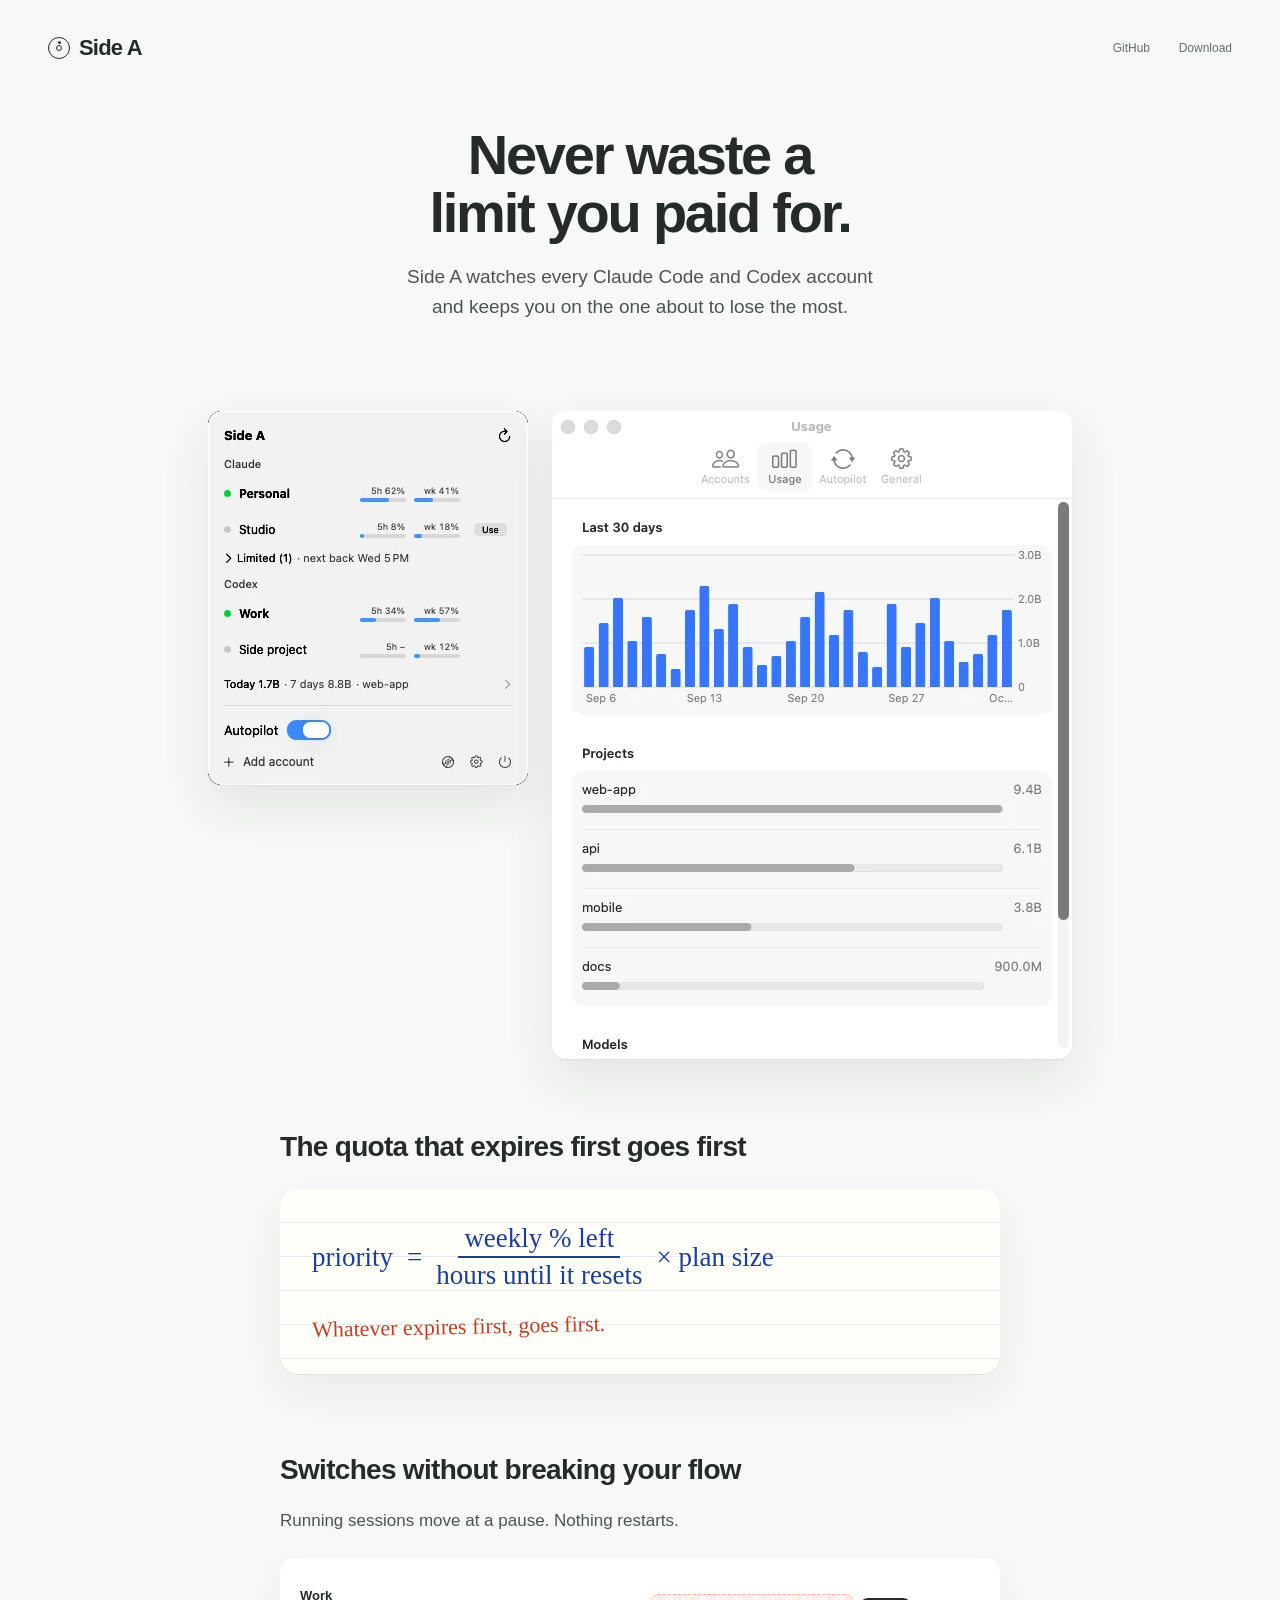
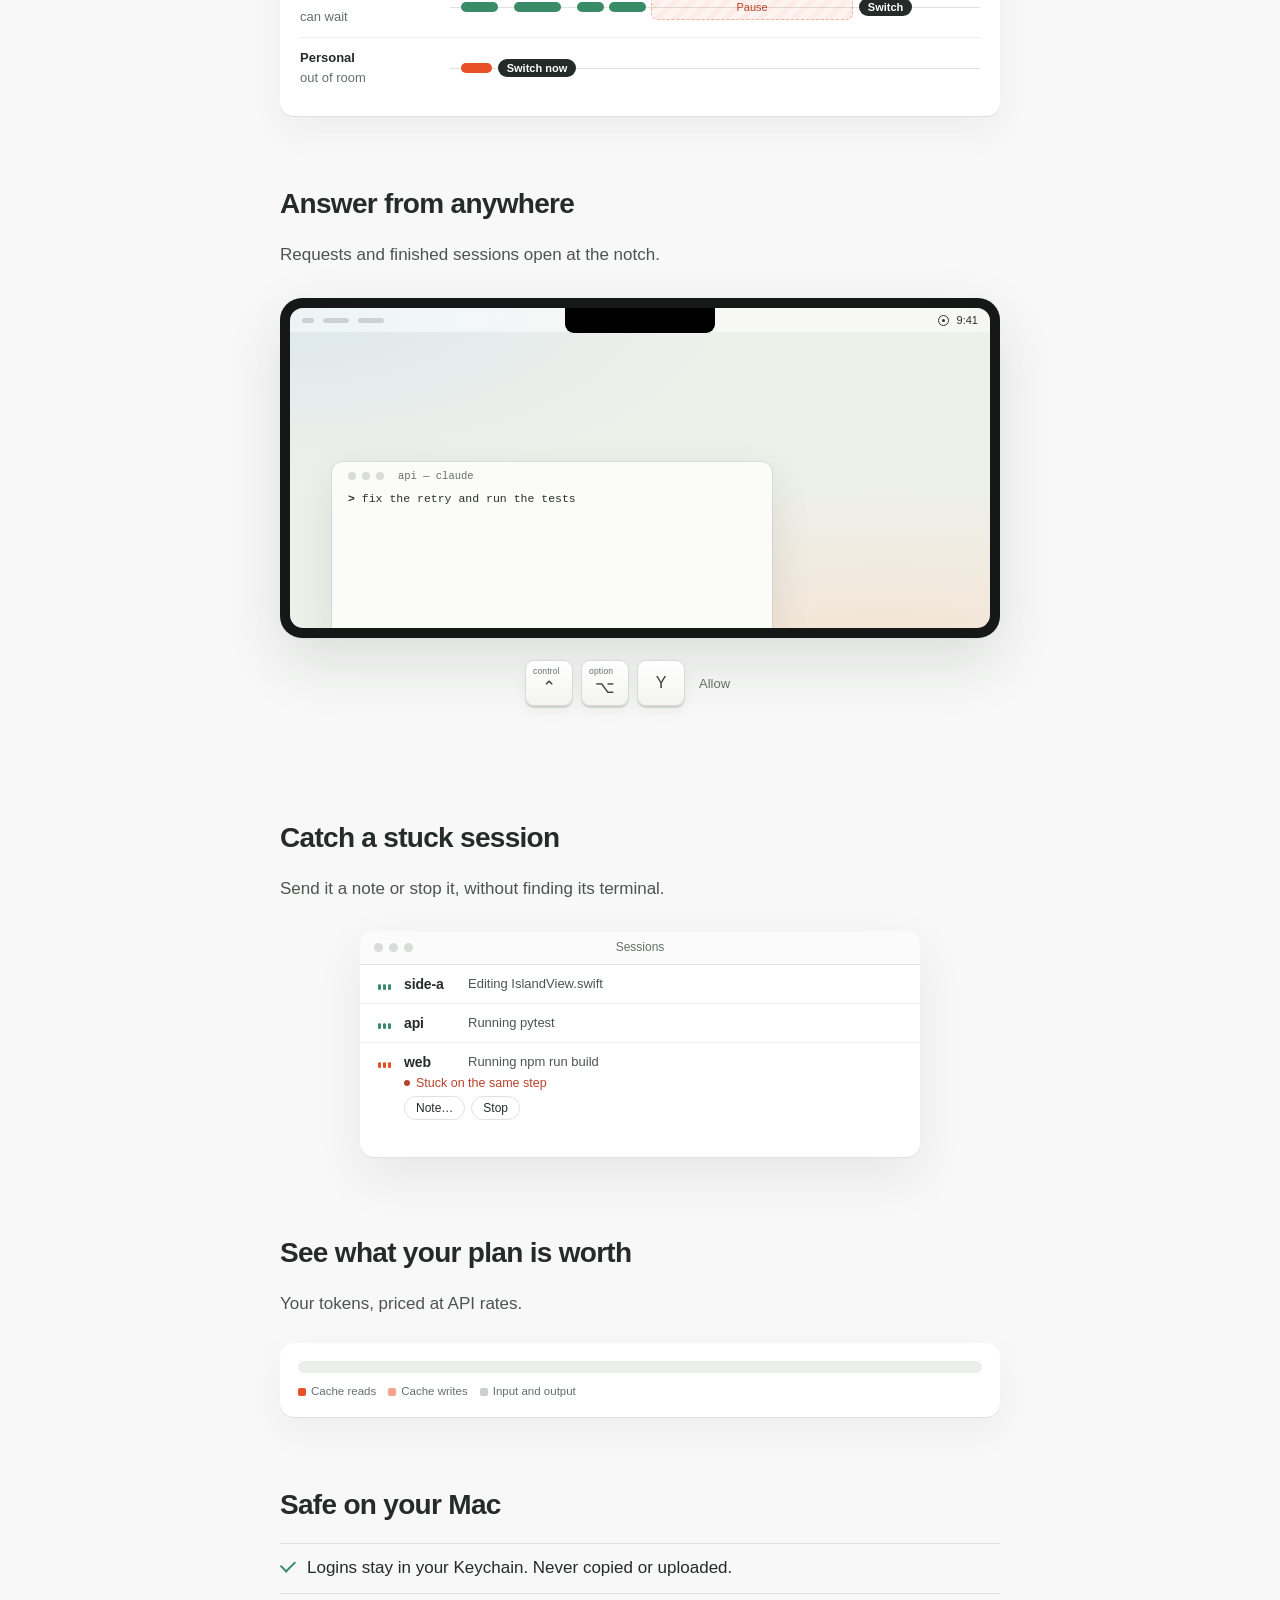
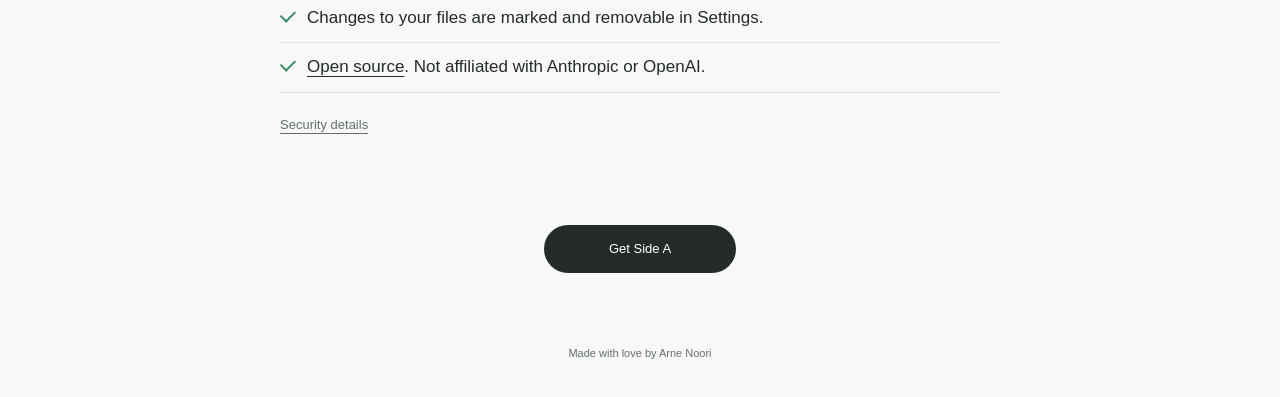
==== docs/how/index.html @ 51f5fe64 "site: update the Side A download experience" ====
<!doctype html>
<html lang="en">
<head>
  <meta charset="UTF-8" />
  <meta name="viewport" content="width=device-width, initial-scale=1" />
  <meta http-equiv="Content-Security-Policy" content="default-src 'self'; script-src 'self'; style-src 'self'; img-src 'self' data:; connect-src 'self' https://us.i.posthog.com; font-src 'self'; object-src 'none'; base-uri 'self'; form-action 'none'" />
  <meta name="theme-color" content="#f7f8f7" />
  <meta name="description" content="How Side A uses the quota that expires first, and answers your sessions from the notch." />
  <link rel="canonical" href="https://getsidea.com/how/" />
  <link rel="icon" type="image/svg+xml" href="../favicon.svg" />
  <title>How Side A works</title>
  <script type="module" crossorigin src="../assets/how-Bm_qI4ey.js"></script>
  <link rel="modulepreload" crossorigin href="../assets/analytics-CnTxUk2r.js">
  <link rel="stylesheet" crossorigin href="../assets/analytics-EBHkNbbf.css">
  <link rel="stylesheet" crossorigin href="../assets/how-DbYewrLD.css">
</head>
<body>
  <div class="page how">
    <header>
      <a class="wordmark" href="../" aria-label="Side A home"><span class="disc-mark" aria-hidden="true"></span>Side A</a>
      <nav><a class="quiet-button" href="https://github.com/arnenoori/side-a-source">GitHub</a><a class="quiet-button" href="../">Download</a></nav>
    </header>
    <main>
      <section class="lead">
        <h1>Never waste a limit you paid for.</h1>
        <p>Side A watches every Claude Code and Codex account and keeps you on the one about to lose the most.</p>
      </section>

      <section class="shots" aria-label="The app">
        <figure><img draggable="false" src="../app-menu.webp" width="320" height="374" alt="Side A in the menu bar, showing each account's 5-hour and weekly limits" loading="lazy" decoding="async" /></figure>
        <figure><img draggable="false" src="../app-usage.webp" width="520" height="648" alt="Usage by day and project" loading="lazy" decoding="async" /></figure>
      </section>

      <section data-demo>
        <h2>The quota that expires first goes first</h2>
        <div class="paper" role="img" aria-label="Priority equals weekly percent left divided by hours until it resets, times plan size. Whatever expires first goes first.">
          <div class="hand formula" aria-hidden="true">
            <span>priority</span><span>=</span>
            <span class="frac"><span>weekly % left</span><span>hours until it resets</span></span>
            <span>&times; plan size</span>
          </div>
          <p class="hand note" aria-hidden="true"><span class="note-mark">Whatever expires first, goes first.<svg viewBox="0 0 300 10" preserveAspectRatio="none"><path d="M2 6 C 60 2, 120 9, 180 5 S 270 3, 298 6" /></svg></span></p>
        </div>
      </section>

      <section class="feature-section" id="switch" data-demo>
        <h2>Switches without breaking your flow</h2>
        <p>Running sessions move at a pause. Nothing restarts.</p>
        <div class="timeline" role="img" aria-label="Animation: Work's switch can wait, so it happens after its session pauses. Personal is out of room, so it switches at once.">
          <div class="lane" aria-hidden="true">
            <p class="lane-label"><b>Work</b> can wait</p>
            <div class="track">
              <i class="act a1"></i><i class="act a2"></i><i class="act a3"></i><i class="act a4"></i>
              <span class="quiet"><span>Pause</span></span>
              <span class="trade t-late">Switch</span>
            </div>
          </div>
          <div class="lane" aria-hidden="true">
            <p class="lane-label"><b>Personal</b> out of room</p>
            <div class="track">
              <i class="act b1"></i>
              <span class="trade t-now">Switch now</span>
            </div>
          </div>
        </div>
      </section>

      <section class="feature-section" id="island" data-demo>
        <h2>Answer from anywhere</h2>
        <p>Requests and finished sessions open at the notch.</p>
        <div class="island-demo" role="img" aria-label="Animation: the notch opens: Claude Code wants to run npm test. A shortcut allows it. Then the notch says api is done, and a reply sends the next task.">
          <div class="mac" aria-hidden="true">
            <div class="screen">
              <div class="menubar"><span class="menubar-left"><i></i><i></i><i></i></span><span class="menubar-right"><span class="mini-disc"></span>9:41</span></div>
              <div class="term">
                <div class="term-bar"><i></i><i></i><i></i><span>api — claude</span></div>
                <p><b>&gt;</b> fix the retry and run the tests</p>
                <p class="term-status"><span class="term-wait">Waiting for permission…</span><span class="term-ran">48 passed</span></p>
              </div>
              <div class="island" data-state="idle">
                <div class="pane" data-pane="ask">
                  <p class="i-kicker"><span class="i-dot"></span>Claude Code wants to run</p>
                  <p class="i-cmd">npm test</p>
                  <div class="i-actions"><span class="i-btn">Deny</span><span class="i-btn primary" data-press="allow">Allow</span></div>
                </div>
                <div class="pane" data-pane="allowed">
                  <p class="i-ok"><span class="i-check"></span>Allowed</p>
                </div>
                <div class="pane" data-pane="done">
                  <p class="i-title"><span class="i-check"></span>api is done</p>
                  <p class="i-msg">All 48 tests pass.</p>
                  <div class="i-actions"><span class="i-btn">Go</span><span class="i-btn primary" data-press="reply">Reply</span></div>
                </div>
                <div class="pane" data-pane="reply">
                  <p class="i-title">Reply to api</p>
                  <p class="i-field"><span class="typed"></span><span class="caret"></span></p>
                </div>
              </div>
            </div>
          </div>
          <div class="keys" aria-hidden="true">
            <span class="key" data-key="ctrl"><small>control</small>⌃</span><span class="key" data-key="opt"><small>option</small>⌥</span><span class="key letter" data-key="letter">Y</span>
            <span class="keys-label">Allow</span>
          </div>
        </div>
      </section>

      <section class="feature-section" id="running" data-demo>
        <h2>Catch a stuck session</h2>
        <p>Send it a note or stop it, without finding its terminal.</p>
        <div class="running-demo" role="img" aria-label="Animation: three running sessions. web is flagged as stuck. A note is sent and delivered after its step.">
          <div class="window" aria-hidden="true">
            <div class="window-bar"><i></i><i></i><i></i><span>Sessions</span></div>
            <ul class="sessions">
              <li data-steps="Editing IslandView.swift|Running swift test|Reading IslandModel.swift">
                <span class="eq"><i></i><i></i><i></i></span>
                <span class="s-name">side-a</span><span class="s-step">Editing IslandView.swift</span>
              </li>
              <li data-steps="Running pytest|Editing routes.py|Running pytest -k retry">
                <span class="eq"><i></i><i></i><i></i></span>
                <span class="s-name">api</span><span class="s-step">Running pytest</span>
              </li>
              <li class="flagged" data-steps="Running npm run build">
                <span class="eq"><i></i><i></i><i></i></span>
                <span class="s-name">web</span><span class="s-step">Running npm run build</span>
                <span class="s-flag">Stuck on the same step</span>
                <span class="s-actions"><span class="s-btn" data-press="note">Note…</span><span class="s-btn">Stop</span></span>
                <span class="s-note">Note queued</span>
              </li>
            </ul>
          </div>
        </div>
      </section>

      <section class="feature-section" id="money" data-demo>
        <h2>See what your plan is worth</h2>
        <p>Your tokens, priced at API rates.</p>
        <div class="mini-card">
          <div class="worth-bar" role="img" aria-label="Illustration: most of the value is cache reads, then cache writes, then input and output."><i class="seg-read"></i><i class="seg-write"></i><i class="seg-io"></i></div>
          <p class="legend" aria-hidden="true"><span class="k-read">Cache reads</span><span class="k-write">Cache writes</span><span class="k-io">Input and output</span></p>
        </div>
      </section>

      <section>
        <h2>Safe on your Mac</h2>
        <ul class="trust">
          <li>Logins stay in your Keychain. Never copied or uploaded.</li>
          <li>Changes to your files are marked and removable in Settings.</li>
          <li><span><a href="https://github.com/arnenoori/side-a-source">Open source</a>. Not affiliated with Anthropic or OpenAI.</span></li>
        </ul>
        <p class="fine"><a href="https://github.com/arnenoori/side-a-source/blob/main/SECURITY.md">Security details</a></p>
      </section>

      <div class="download-area"><a class="download" href="../">Get Side A</a></div>
    </main>
    <footer><a href="https://arne.ai">Made with love by Arne Noori</a></footer>
  </div>
</body>
</html>
---- docs/assets/analytics-EBHkNbbf.css ----
:root{color:#242b29;font-synthesis:none;--ink:#242b29;--muted:#657069;--line:#dfe3df;--orange:#e94f24;--ease-out:cubic-bezier(.23, 1, .32, 1);--lightningcss-light:initial;--lightningcss-dark: ;color-scheme:light;-webkit-font-smoothing:antialiased;background:#f7f8f7;font-family:-apple-system,BlinkMacSystemFont,Helvetica Neue,sans-serif}::selection{color:var(--ink);background:#e94f2438}img,canvas{-webkit-user-drag:none;-webkit-user-select:none;user-select:none}*{box-sizing:border-box}body{margin:0}button,a{-webkit-tap-highlight-color:transparent;touch-action:manipulation}button{font:inherit;color:inherit;cursor:pointer}a{color:inherit;text-underline-offset:4px}button:focus-visible,a:focus-visible,canvas:focus-visible,summary:focus-visible{outline:2px solid var(--orange);outline-offset:5px}button:active,.download:active{transform:scale(.97)}button,.download{transition:color .12s ease, background-color .12s ease, transform .16s var(--ease-out)}.page{flex-direction:column;width:min(1440px,100%);min-height:100svh;margin:auto;padding:26px 48px 16px;display:flex}header{justify-content:space-between;align-items:center;min-height:44px;display:flex}.wordmark{letter-spacing:-.8px;align-items:center;gap:9px;font-size:22px;font-weight:600;text-decoration:none;display:flex}.disc-mark{width:22px;height:22px;transition:transform .3s var(--ease-out);border:1.5px solid;border-radius:50%;position:relative}.disc-mark:before{content:"";background:currentColor;border-radius:50%;width:3px;height:3px;margin-left:-1.5px;position:absolute;top:3px;left:50%}.disc-mark:after{content:"";border:1.5px solid;border-radius:50%;position:absolute;inset:7px}.quiet-button,footer a{background:0 0;border:0;min-width:44px;min-height:44px;padding:10px 0;font-size:12px}main{flex-direction:column;flex:1;justify-content:center;align-items:center;padding:20px 0;display:flex}.stage{width:min(800px,100%);height:clamp(300px,60svh,580px);position:relative}.stage canvas{touch-action:pan-y;opacity:0;width:100%;height:100%;transition:opacity .2s var(--ease-out);display:block}.stage.ready canvas{opacity:1}.fallback{object-fit:contain;pointer-events:none;width:85%;height:100%;position:absolute;top:0;left:7.5%}.stage.ready .fallback{visibility:hidden;transition:visibility 0s .22s}@view-transition{navigation:auto}::view-transition-group(root){animation-duration:.18s;animation-timing-function:var(--ease-out)}header{view-transition-name:header}.download-area{text-align:center;padding:20px 0 8px}.download{background:var(--ink);color:#fff;border-radius:30px;justify-content:center;align-items:center;gap:10px;min-width:192px;min-height:48px;padding:14px 24px;font-size:13px;font-weight:500;text-decoration:none;display:inline-flex}@media (hover:hover) and (pointer:fine){.download:hover{background:#3b4540}}.download[aria-disabled=true]{color:#747c77;cursor:default;background:#e6e9e6}.requirements{color:var(--muted);margin:14px 0 0;font-size:11px}footer{color:var(--muted);justify-content:center;display:flex}footer a{font-size:11px;text-decoration:none}.text-button{font:inherit;text-underline-offset:4px;background:0 0;border:0;padding:0;text-decoration:underline}@media (hover:hover) and (pointer:fine){footer a:hover,.quiet-button:hover{color:var(--ink)}}dialog{color:var(--ink);background:#fafbf9;border:1px solid #e0e4df;border-radius:22px;width:min(390px,100% - 32px);max-height:calc(100svh - 48px);padding:32px;overflow-y:auto;box-shadow:0 24px 90px #20282024}dialog::backdrop{-webkit-backdrop-filter:blur(8px);backdrop-filter:blur(8px);background:#20282030}dialog[open]{opacity:1;transition:opacity .2s var(--ease-out), transform .2s var(--ease-out);transform:none}dialog[open]::backdrop{opacity:1;transition:opacity .2s var(--ease-out)}@starting-style{dialog[open]{opacity:0;transform:scale(.96)}dialog[open]::backdrop{opacity:0}}dialog h2{letter-spacing:-.8px;margin:0 0 28px;font-size:26px;font-weight:600}dialog p{color:#626b65;font-size:13px;line-height:1.6}.close{background:0 0;border:0;width:44px;height:44px;font-size:25px;position:absolute;top:12px;right:12px}.steps{counter-reset:step;margin:0 0 28px;padding:0;list-style:none}.steps li{align-items:baseline;gap:16px;margin:22px 0;font-size:14px;line-height:1.5;display:flex}.steps li:before{counter-increment:step;content:counter(step);color:var(--muted);font-variant-numeric:tabular-nums;font-size:12px}details{border-top:1px solid var(--line);padding-top:8px;font-size:12px}summary{cursor:pointer;min-height:44px;color:var(--muted);align-content:center;display:list-item}.sr-only{clip:rect(0,0,0,0);white-space:nowrap;border:0;width:1px;height:1px;margin:-1px;padding:0;position:absolute;overflow:hidden}@media (width<=600px){.page{padding:18px 22px 10px}.wordmark{font-size:20px}main{padding:24px 0}.stage{width:100%;height:clamp(300px,53svh,470px)}.download-area{padding-top:22px}dialog{padding:28px}}@media (prefers-reduced-motion:reduce){button:active,.download:active{transform:none}@starting-style{dialog[open]{transform:none}}*{scroll-behavior:auto!important}}nav{align-items:center;gap:22px;display:flex}.quiet-button{color:var(--muted);align-items:center;line-height:1;text-decoration:none;display:inline-flex}.title{text-align:center;max-width:640px;padding:8px 0 0}.title h1{letter-spacing:-.035em;text-wrap:balance;margin:0;font-size:clamp(30px,4.4vw,48px);font-weight:600;line-height:1.06}.title p{color:var(--muted);text-wrap:balance;max-width:470px;margin:14px auto 0;font-size:clamp(15px,1.5vw,18px);line-height:1.45}.stage{height:clamp(280px,50svh,520px)}.how-link{margin:14px 0 0;font-size:12px}.how-link a{color:var(--muted);text-decoration:none}@media (hover:hover) and (pointer:fine){.how-link a:hover{color:var(--ink);text-decoration:underline}}
---- docs/assets/how-DbYewrLD.css ----
.how main{width:min(720px,100%);margin:0 auto;padding:56px 0 24px;display:block}.how section{padding:0 0 72px}.how h1{letter-spacing:-.04em;margin:0 0 20px;font-size:clamp(36px,5vw,56px);font-weight:600;line-height:1.04}.how h2{letter-spacing:-.025em;margin:0 0 22px;font-size:28px;font-weight:600}.how p{color:#4c5550;margin:0 0 18px;font-size:17px;line-height:1.55}.how code{background:#eceeec;border-radius:5px;padding:2px 5px;font:14px ui-monospace,SF Mono,Menlo,monospace}.lead p{font-size:19px}.shots{grid-template-columns:minmax(0,320px) minmax(0,520px);justify-content:center;align-items:start;gap:24px;width:min(1000px,100vw - 96px);display:grid;position:relative;left:50%;transform:translate(-50%)}.shots figure{margin:0}.shots img{width:100%;height:auto;box-shadow:0 1px 0 var(--line), 0 20px 50px #20282018;background:#fff;border-radius:14px;display:block}.paper{box-shadow:0 1px 0 var(--line), 0 18px 44px #2028200f;background:#fffef8 repeating-linear-gradient(#0000 0 33px,#e6ebf3 33px 34px);border-radius:18px;margin:26px 0 8px;padding:34px 32px 28px}.hand{color:#1d3f8f;font-family:Noteworthy,Bradley Hand,Segoe Print,Comic Sans MS,cursive}.formula{flex-wrap:wrap;align-items:center;gap:12px 14px;font-size:clamp(20px,3vw,27px);display:flex}.frac{text-align:center;flex-direction:column;align-items:center;display:inline-flex}.frac span:first-child{border-bottom:2px solid;padding:0 6px 2px}.frac span:last-child{padding-top:2px}.fine{color:var(--muted)!important;margin-top:22px!important;font-size:13px!important}.how .download-area{padding:0 0 40px}.how .lead{text-align:center}.how .lead p{text-wrap:balance;max-width:520px;margin-left:auto;margin-right:auto}.how h1,.how h2{text-wrap:balance}.how .mini-card{margin-top:26px}.trust{margin:0;padding:0;list-style:none}.trust li{border-bottom:1px solid var(--line);align-items:baseline;gap:12px;padding:12px 0;font-size:17px;line-height:1.45;display:flex}.trust li:first-child{border-top:1px solid var(--line)}.trust li:before{content:"";border:2px solid #3a8b68;border-width:0 2px 2px 0;flex:none;width:7px;height:12px;margin:0 4px 0 2px;transform:rotate(45deg)translateY(-2px)}@media (width<=700px){.how main{padding-top:36px}.shots{grid-template-columns:minmax(0,520px);width:100%;left:0;transform:none}.paper{padding:26px 20px 22px}}.how .paper .note{color:#b7432a;transform-origin:0;margin:24px 0 0;font-size:clamp(18px,2.4vw,22px);line-height:1.4;transform:rotate(-1.2deg)}.note-mark{display:inline-block;position:relative}.note-mark svg{pointer-events:none;width:100%;height:10px;position:absolute;bottom:-6px;left:0;overflow:visible}.note-mark path{fill:none;stroke:#b7432a;stroke-width:2.2px;stroke-linecap:round;stroke-dasharray:400;stroke-dashoffset:400px;transition:stroke-dashoffset .7s var(--ease-out) .5s}.seen .note-mark path{stroke-dashoffset:0}@media (prefers-reduced-motion:reduce){.note-mark path{transition:none}}.how{--spring:cubic-bezier(.2, .9, .25, 1.02);--spring-time:.9s}@supports (transition-timing-function:linear(0, 1)){.how{--spring:linear(0, .075, .238, .424, .596, .738, .846, .921, .97, .999, 1.014, 1.019, 1.02, 1.017, 1.013, 1.01, 1.007, 1.004, 1.002, 1.001, 1, 1, 1, 1, 1, 1, 1)}}.how h3{letter-spacing:-.015em;margin:44px 0 10px;font-size:19px;font-weight:600}.island-demo{margin:30px 0 44px}.mac{box-shadow:0 1px 0 var(--line), 0 24px 60px #2028201f;background:#161817;border-radius:22px;padding:10px}.screen{background:radial-gradient(120% 90% at 85% 110%,#f4e3d2 0%,#0000 60%),radial-gradient(90% 80% at 0 0,#dde8ec 0%,#0000 70%),#eef0ea;border-radius:13px;height:clamp(280px,40vw,320px);position:relative;overflow:hidden}.menubar{-webkit-backdrop-filter:blur(16px)saturate(170%);backdrop-filter:blur(16px)saturate(170%);color:#2b302e;background:#ffffff8c;justify-content:space-between;align-items:center;height:24px;padding:0 12px;font-size:11px;font-weight:500;display:flex;position:absolute;inset:0 0 auto}.menubar-left{gap:9px;display:flex}.menubar-left i{background:#2b302e2e;border-radius:3px;width:26px;height:5px}.menubar-left i:first-child{width:12px}.menubar-right{align-items:center;gap:8px;display:flex}.mini-disc{border:1.2px solid;border-radius:50%;width:11px;height:11px;position:relative}.mini-disc:after{content:"";background:currentColor;border-radius:50%;position:absolute;inset:3px}.term{color:#2b302e;background:#fbfbf9;border-radius:10px 10px 0 0;width:min(64%,440px);height:52%;padding:0 16px;font:11.5px/1.6 ui-monospace,SF Mono,Menlo,monospace;position:absolute;bottom:0;left:6%;overflow:hidden;box-shadow:0 0 0 1px #20282012,0 14px 40px #2028201a}.term-bar{height:28px;color:var(--muted);align-items:center;gap:6px;font-size:10.5px;display:flex}.term-bar i{background:#d9ddd9;border-radius:50%;width:8px;height:8px}.term-bar span{margin-left:8px}.how .term p{font:inherit;color:inherit;white-space:nowrap;text-overflow:ellipsis;margin:0;overflow:hidden}.how .term .term-status{display:grid}.term-status span{opacity:0;grid-area:1/1;transition:opacity .3s}.term-wait{color:#b7432a}.term-ran{color:#3a8b68}.island-demo[data-state=ask] .term-wait,.island-demo[data-ran] .term-ran{opacity:1}.island{z-index:2;width:var(--w,150px);height:var(--h,25px);border-radius:0 0 var(--r,9px) var(--r,9px);color:#fff;transition:width var(--spring-time) var(--spring), height var(--spring-time) var(--spring), border-radius var(--spring-time) var(--spring), box-shadow .4s ease;background:#000;position:absolute;top:0;left:50%;overflow:hidden;transform:translate(-50%);box-shadow:0 10px 30px #0000}.island-demo:not([data-state=idle]) .island{--r:26px;box-shadow:0 16px 40px #0000003d}.pane{width:var(--open-w,380px);opacity:0;filter:blur(6px);transform-origin:50% 0;pointer-events:none;padding:34px 18px 16px;transition:opacity .16s,filter .16s,transform .2s;position:absolute;top:0;left:50%;transform:translate(-50%)scale(.96)}.pane[data-pane=allowed]{width:min(var(--open-w,380px), 290px);padding-bottom:14px}.island-demo[data-state=ask] [data-pane=ask],.island-demo[data-state=allowed] [data-pane=allowed],.island-demo[data-state=done] [data-pane=done],.island-demo[data-state=reply] [data-pane=reply]{opacity:1;filter:none;transition:opacity .28s ease .18s, filter .36s ease .18s, transform .52s var(--ease-out) .14s;transform:translate(-50%)}.how .island p{color:#ffffffa6;margin:0;font-size:12px;line-height:1.4}.how .island .i-kicker{align-items:center;gap:7px;display:flex}.i-dot{background:var(--orange);border-radius:50%;width:7px;height:7px}.how .island .i-cmd{color:#fff;background:#1c1d1f;border-radius:9px;margin:8px 0 6px;padding:7px 10px;font:14px ui-monospace,SF Mono,Menlo,monospace}.how .island .i-meta{color:#ffffff80;font-size:11px}.i-actions{flex-wrap:wrap;justify-content:flex-end;gap:6px;margin-top:12px;display:flex}.i-btn{transition:transform .12s var(--ease-out), background-color .12s ease;background:#2c2d30;border-radius:99px;align-items:center;gap:6px;padding:6px 11px;font-size:12px;font-weight:500;display:inline-flex}.i-btn.primary{color:#000;background:#fff}.i-btn.pressed{background:#d9d9d9;transform:scale(.94)}.how .island .i-title,.how .island .i-ok{color:#fff;align-items:center;gap:8px;font-size:14px;font-weight:600;display:flex}.how .island .i-ok{font-size:12.5px;font-weight:500}.i-check{background:#34c46a;border-radius:50%;flex:none;width:16px;height:16px;position:relative}.i-check:after{content:"";border:1.8px solid #fff;border-width:0 1.8px 1.8px 0;width:4px;height:7px;position:absolute;top:3px;left:5px;transform:rotate(45deg)}.how .island .i-msg{margin-top:6px}.how .island .i-field{color:#fff;background:#1c1d1f;border-radius:9px;min-height:32px;margin:10px 0 8px;padding:7px 10px;font-size:13px}.caret{vertical-align:-2px;background:var(--orange);width:1.5px;height:14px;margin-left:1px;animation:1s step-end infinite caret;display:inline-block}@keyframes caret{50%{opacity:0}}.how .island .i-hint{color:#ffffff80;font-size:11px}.keys{justify-content:center;align-items:center;gap:8px;margin-top:22px;display:flex}.key{color:#3a423e;background:linear-gradient(#fff,#f3f4f2);border:1px solid #d6dbd6;border-radius:9px;justify-content:center;align-items:flex-end;min-width:48px;height:46px;padding:0 0 7px;font-size:17px;transition:transform 90ms,box-shadow 90ms,background-color 90ms,color 90ms;display:inline-flex;position:relative;box-shadow:0 2px #cdd3cd,0 6px 14px #2028200d}.key small{color:var(--muted);letter-spacing:.02em;font-size:8.5px;position:absolute;top:5px;left:7px}.key.letter{align-items:center;padding:0;font-size:16px;font-weight:500}.key.down{color:var(--orange);background:#eef0ee;transform:translateY(2px);box-shadow:0 0 #cdd3cd,0 2px 6px #2028200d}.keys-label{min-width:56px;color:var(--muted);margin-left:6px;font-size:13px;transition:opacity .2s}.running-demo{margin:28px 0 8px}.window{max-width:560px;box-shadow:0 1px 0 var(--line), 0 20px 50px #20282014;background:#fff;border-radius:14px;margin:0 auto;overflow:hidden}.window-bar{border-bottom:1px solid var(--line);background:#fafbfa;align-items:center;gap:6px;height:34px;padding:0 14px;display:flex;position:relative}.window-bar i{background:#d9ddd9;border-radius:50%;width:9px;height:9px}.window-bar span{text-align:center;color:var(--muted);pointer-events:none;font-size:12px;font-weight:500;position:absolute;left:0;right:0}.how .list-head{color:var(--muted);align-items:center;gap:8px;margin:0;padding:12px 18px 6px;font-size:12px;font-weight:600;display:flex}.list-head span{font-variant-numeric:tabular-nums;background:#eceeec;border-radius:99px;padding:0 6px;font-weight:500}.sessions{margin:0;padding:0 0 6px;list-style:none}.sessions li{border-top:1px solid #eef0ee;grid-template-columns:26px 64px minmax(0,1fr);align-items:center;row-gap:6px;padding:11px 18px;display:grid}.sessions li:first-child{border-top:0}.s-name{letter-spacing:-.01em;font-size:14px;font-weight:600}.s-step{color:#4c5550;white-space:nowrap;text-overflow:ellipsis;transition:opacity .22s ease, filter .22s ease, transform .32s var(--ease-out);font-size:13px;display:block;overflow:hidden}.s-step.out{opacity:0;filter:blur(3px);transform:translateY(-5px)}.s-step.in{opacity:0;filter:blur(3px);transition:none;transform:translateY(5px)}.eq{align-items:flex-end;gap:2px;height:13px;display:inline-flex}.eq i{transform-origin:50% 100%;background:#3a8b68;border-radius:1.5px;width:3px;height:100%;animation:.9s ease-in-out infinite alternate paused eq;transform:scaleY(.45)}.eq i:nth-child(2){animation-duration:.64s;animation-delay:-200ms}.eq i:nth-child(3){animation-duration:1.12s;animation-delay:-500ms}@keyframes eq{0%{transform:scaleY(.25)}to{transform:scaleY(1)}}.flagged .eq i{background:var(--orange)}.s-flag,.s-actions,.s-note{grid-column:2/-1}.s-flag{color:#b7432a;align-items:center;gap:6px;font-size:12.5px;display:flex}.s-flag:before{content:"";background:currentColor;border-radius:50%;width:6px;height:6px}.s-actions{gap:6px;display:flex}.s-btn{border:1px solid var(--line);transition:transform .12s var(--ease-out), background-color .12s ease;background:#fff;border-radius:99px;padding:4px 11px;font-size:12px;font-weight:500}.s-btn.pressed{background:#eceeec;transform:scale(.94)}.s-note{color:var(--muted);opacity:0;filter:blur(4px);transition:opacity .26s ease, filter .3s ease, transform .4s var(--ease-out);font-size:12px;transform:translateY(-3px)}.s-note.shown{opacity:1;filter:none;transform:none}.s-note.delivered{color:#3a8b68}.mini-card{box-shadow:0 1px 0 var(--line), 0 14px 36px #2028200d;background:#fff;border-radius:14px;padding:18px 18px 16px}.worth-bar{background:#eceeec;border-radius:6px;height:12px;display:flex;position:relative;overflow:hidden}.worth-bar i{transform-origin:0;height:100%;display:block}.seg-read{background:var(--orange);flex:0 0 76%}.seg-write{background:#f3a68d;flex:0 0 15%}.seg-io{background:#c9d0ca;flex:1}.legend{flex-wrap:wrap;gap:4px 12px;display:flex;color:var(--muted)!important;margin:10px 0 0!important;font-size:11.5px!important}.legend span{align-items:center;gap:5px;display:inline-flex}.legend span:before{content:"";background:currentColor;border-radius:2px;width:8px;height:8px}.legend .k-read:before{background:var(--orange)}.legend .k-write:before{background:#f3a68d}.legend .k-io:before{background:#c9d0ca}[data-demo] .worth-bar i{transition:transform 1.1s var(--ease-out)}[data-demo]:not(.seen) .worth-bar i{transform:scaleX(0)}.worth-bar .seg-write{transition-delay:.12s}.worth-bar .seg-io{transition-delay:.22s}.timeline{--label:150px;box-shadow:0 1px 0 var(--line), 0 14px 36px #2028200d;background:#fff;border-radius:14px;margin:24px 0 0;padding:18px 20px;position:relative}.lane{grid-template-columns:var(--label) minmax(0, 1fr);align-items:center;gap:0;padding:10px 0;display:grid}.lane+.lane{border-top:1px solid #eef0ee}.how .lane-label{color:var(--muted);margin:0;font-size:13px}.lane-label b{color:var(--ink);font-weight:600;display:block}.track{height:34px;position:relative}.track:before{content:"";background:var(--line);height:1px;position:absolute;top:50%;left:0;right:0}.act{background:#3a8b68;border-radius:5px;height:10px;position:absolute;top:12px}.a1{width:7%;left:2%}.a2{width:9%;left:12%}.a3{width:5%;left:24%}.a4{width:7%;left:30%}.b1{background:var(--orange);width:6%;left:2%}.quiet{background:repeating-linear-gradient(135deg,#e94f2410 0 6px,#e94f241c 6px 12px);border:1px dashed #e94f2466;border-radius:7px;justify-content:center;align-items:center;width:38%;display:flex;position:absolute;top:4px;bottom:4px;left:38%}.quiet span{color:#b7432a;white-space:nowrap;font-size:11px;font-weight:500}.trade{background:var(--ink);color:#fff;white-space:nowrap;border-radius:99px;padding:3px 9px;font-size:11px;font-weight:600;position:absolute;top:50%;transform:translate(-50%,-50%)}.t-late{left:calc(76% + 6px);transform:translateY(-50%)}.t-now{left:9%;transform:translateY(-50%)}.track{overflow:hidden}.track:after{content:"";background:linear-gradient(90deg, transparent calc(50% - 1px), var(--ink) calc(50% - 1px) calc(50% + .5px), #ffffffd9 calc(50% + .5px));opacity:0;pointer-events:none;width:200%;animation:11s linear infinite paused sweep;position:absolute;top:0;bottom:0;left:0;transform:translate(-50%)}@keyframes sweep{0%{opacity:0;transform:translate(-50%)}4%{opacity:1}90%{transform:translate(0)}96%{opacity:1}to{opacity:0;transform:translate(0)}}.t-late{animation:11s infinite paused trade-late}.t-now{animation:11s infinite paused trade-now}@keyframes trade-late{0%,67%{opacity:0;transform:translateY(-50%)scale(.7)}71%,96%{opacity:1;transform:translateY(-50%)scale(1)}to{opacity:0;transform:translateY(-50%)scale(1)}}@keyframes trade-now{0%,8%{opacity:0;transform:translateY(-50%)scale(.7)}12%,96%{opacity:1;transform:translateY(-50%)scale(1)}to{opacity:0;transform:translateY(-50%)scale(1)}}[data-demo].playing .eq i,[data-demo].playing .track:after,[data-demo].playing .trade{animation-play-state:running}@media (width<=700px){.screen{height:290px}.term{width:84%;height:44%;left:4%}.timeline{--label:0px;padding:14px 16px}.lane{grid-template-columns:minmax(0,1fr);gap:4px}.lane-label b{margin-right:6px;display:inline}}@media (width<=420px){.island-demo{margin-left:-6px;margin-right:-6px}.mac{border-radius:18px;padding:7px}.pane{padding:32px 14px 14px}}@media (prefers-reduced-motion:reduce){.island{transition:opacity .25s}.pane,.island-demo[data-state] .pane{filter:none!important;transition:opacity .25s!important;transform:translate(-50%)!important}.eq i,.caret{animation:none!important}.track:after{display:none}.trade{opacity:1;animation:none!important}.key,.i-btn,.s-btn{transition:background-color .12s,color .12s}.key.down,.i-btn.pressed,.s-btn.pressed{transform:none}.s-step,.s-step.out,.s-step.in,.s-note{filter:none;transform:none}[data-demo] .worth-bar i{transition:none}}
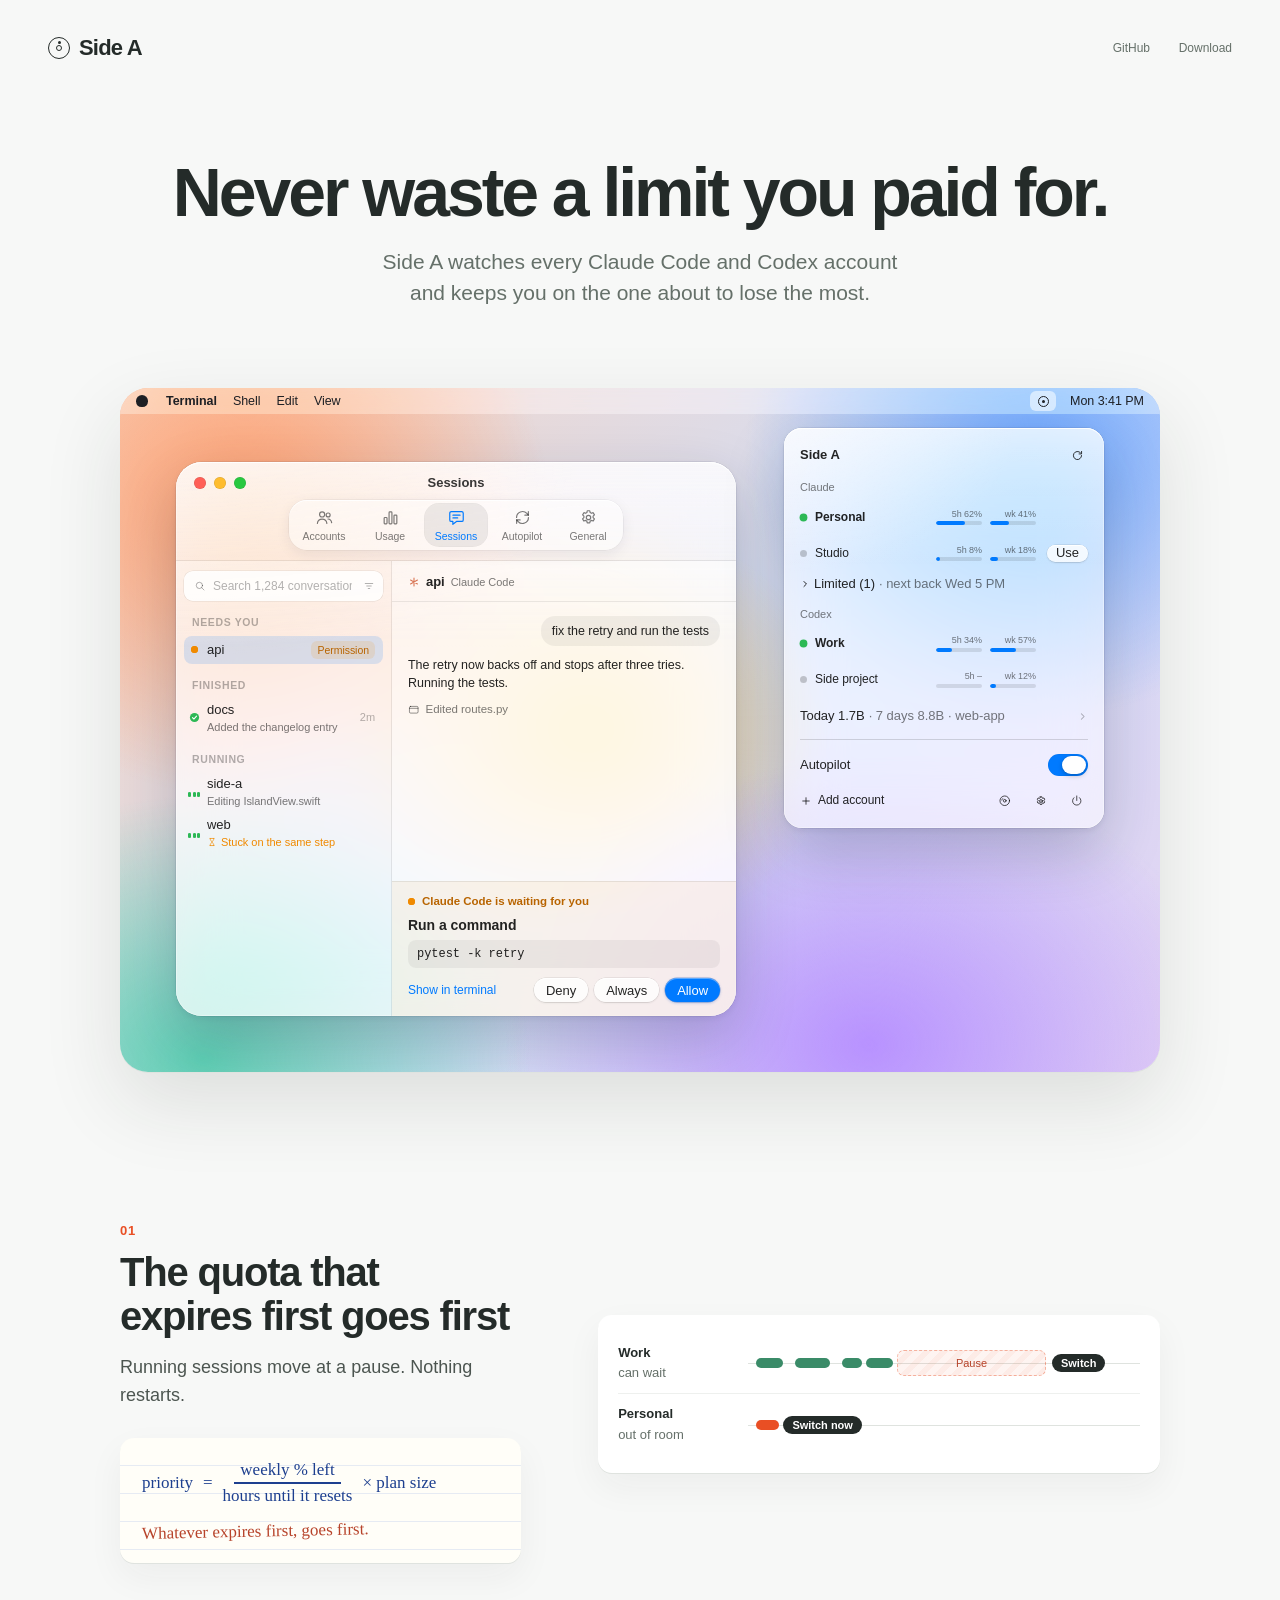
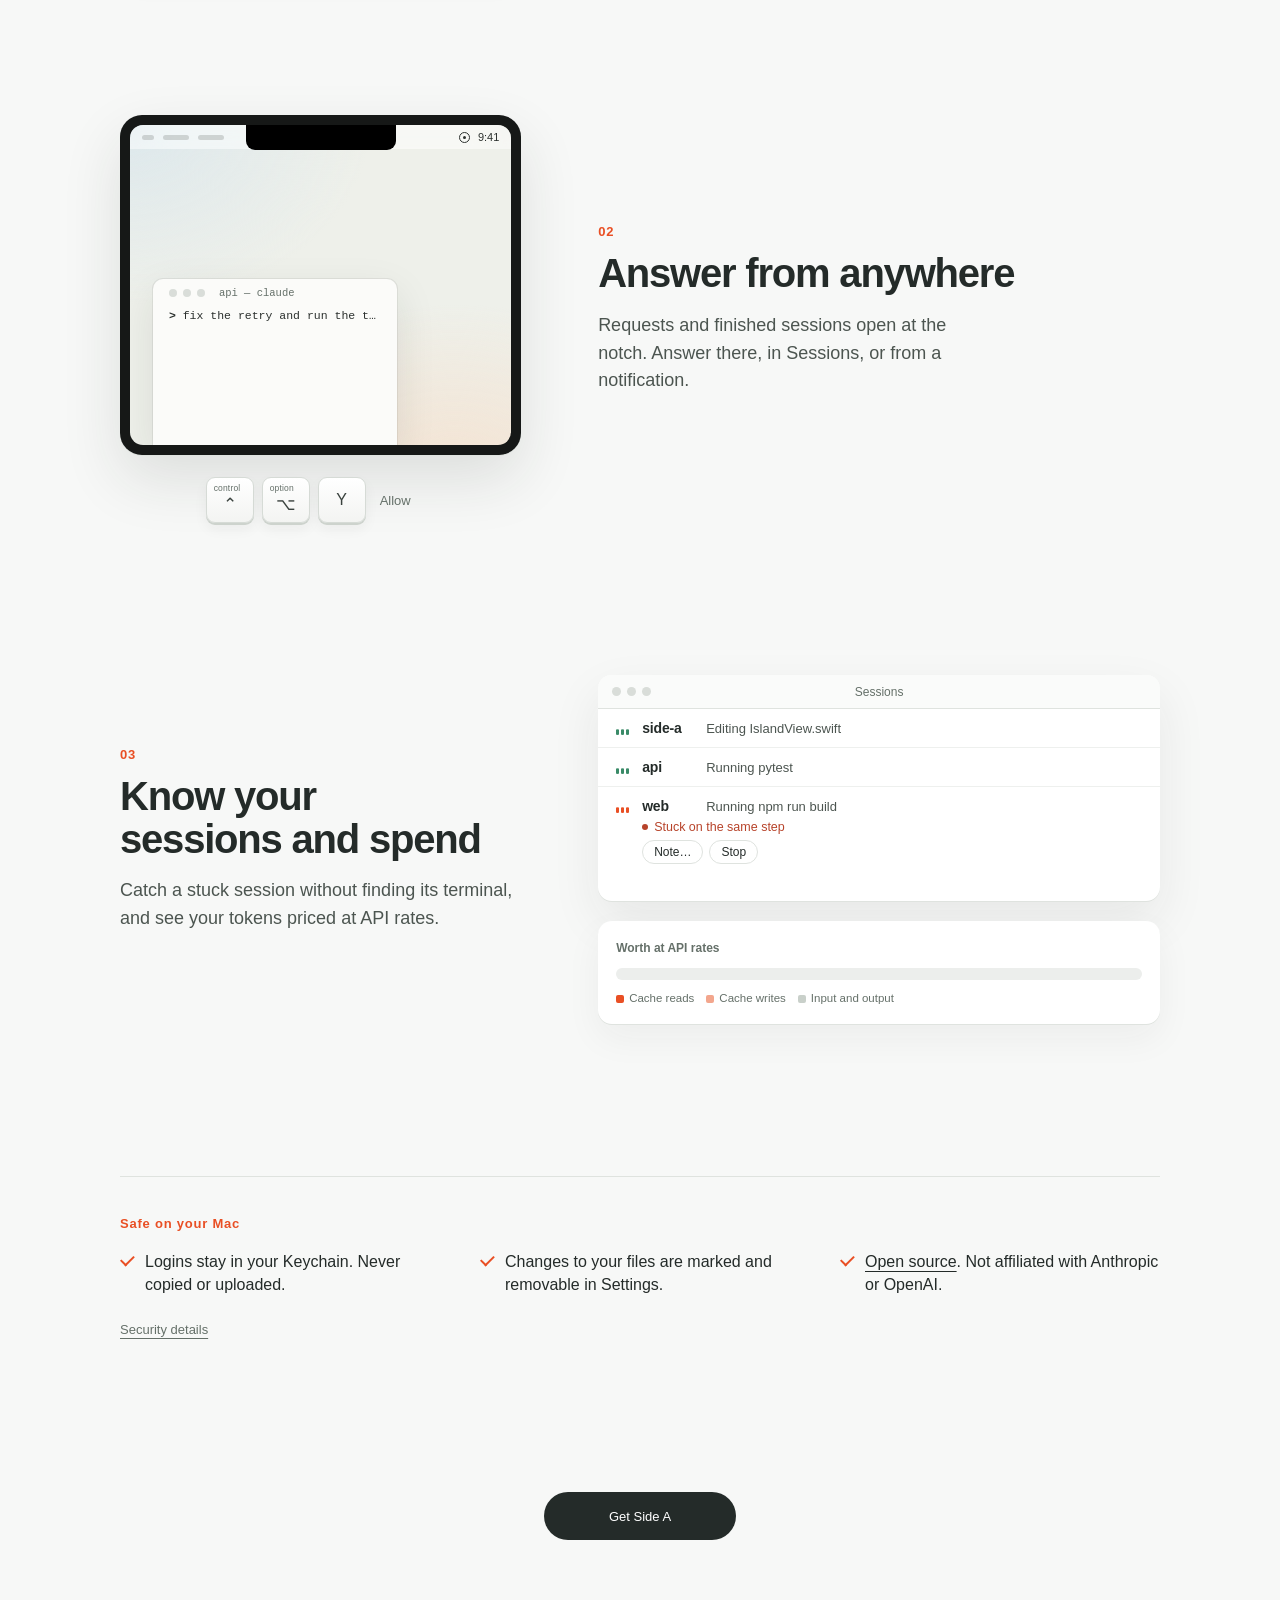
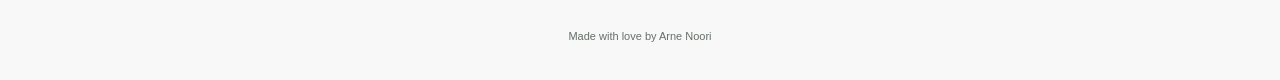
==== commit 2cf5024f: "site: update the Side A download experience" ====
--- a/docs/how/index.html
+++ b/docs/how/index.html
@@ -9,10 +9,10 @@
   <link rel="canonical" href="https://getsidea.com/how/" />
   <link rel="icon" type="image/svg+xml" href="../favicon.svg" />
   <title>How Side A works</title>
-  <script type="module" crossorigin src="../assets/how-Bm_qI4ey.js"></script>
+  <script type="module" crossorigin src="../assets/how-DgLCV4Tn.js"></script>
   <link rel="modulepreload" crossorigin href="../assets/analytics-CnTxUk2r.js">
   <link rel="stylesheet" crossorigin href="../assets/analytics-EBHkNbbf.css">
-  <link rel="stylesheet" crossorigin href="../assets/how-DbYewrLD.css">
+  <link rel="stylesheet" crossorigin href="../assets/how-DyXV6g5b.css">
 </head>
 <body>
   <div class="page how">
@@ -21,128 +21,391 @@
       <nav><a class="quiet-button" href="https://github.com/arnenoori/side-a-source">GitHub</a><a class="quiet-button" href="../">Download</a></nav>
     </header>
     <main>
-      <section class="lead">
+      <section class="hero">
         <h1>Never waste a limit you paid for.</h1>
-        <p>Side A watches every Claude Code and Codex account and keeps you on the one about to lose the most.</p>
-      </section>
-
-      <section class="shots" aria-label="The app">
-        <figure><img draggable="false" src="../app-menu.webp" width="320" height="374" alt="Side A in the menu bar, showing each account's 5-hour and weekly limits" loading="lazy" decoding="async" /></figure>
-        <figure><img draggable="false" src="../app-usage.webp" width="520" height="648" alt="Usage by day and project" loading="lazy" decoding="async" /></figure>
-      </section>
-
-      <section data-demo>
-        <h2>The quota that expires first goes first</h2>
-        <div class="paper" role="img" aria-label="Priority equals weekly percent left divided by hours until it resets, times plan size. Whatever expires first goes first.">
-          <div class="hand formula" aria-hidden="true">
-            <span>priority</span><span>=</span>
-            <span class="frac"><span>weekly % left</span><span>hours until it resets</span></span>
-            <span>&times; plan size</span>
-          </div>
-          <p class="hand note" aria-hidden="true"><span class="note-mark">Whatever expires first, goes first.<svg viewBox="0 0 300 10" preserveAspectRatio="none"><path d="M2 6 C 60 2, 120 9, 180 5 S 270 3, 298 6" /></svg></span></p>
-        </div>
-      </section>
-
-      <section class="feature-section" id="switch" data-demo>
-        <h2>Switches without breaking your flow</h2>
-        <p>Running sessions move at a pause. Nothing restarts.</p>
-        <div class="timeline" role="img" aria-label="Animation: Work's switch can wait, so it happens after its session pauses. Personal is out of room, so it switches at once.">
-          <div class="lane" aria-hidden="true">
-            <p class="lane-label"><b>Work</b> can wait</p>
-            <div class="track">
-              <i class="act a1"></i><i class="act a2"></i><i class="act a3"></i><i class="act a4"></i>
-              <span class="quiet"><span>Pause</span></span>
-              <span class="trade t-late">Switch</span>
-            </div>
-          </div>
-          <div class="lane" aria-hidden="true">
-            <p class="lane-label"><b>Personal</b> out of room</p>
-            <div class="track">
-              <i class="act b1"></i>
-              <span class="trade t-now">Switch now</span>
-            </div>
-          </div>
-        </div>
-      </section>
-
-      <section class="feature-section" id="island" data-demo>
-        <h2>Answer from anywhere</h2>
-        <p>Requests and finished sessions open at the notch.</p>
-        <div class="island-demo" role="img" aria-label="Animation: the notch opens: Claude Code wants to run npm test. A shortcut allows it. Then the notch says api is done, and a reply sends the next task.">
-          <div class="mac" aria-hidden="true">
-            <div class="screen">
-              <div class="menubar"><span class="menubar-left"><i></i><i></i><i></i></span><span class="menubar-right"><span class="mini-disc"></span>9:41</span></div>
-              <div class="term">
-                <div class="term-bar"><i></i><i></i><i></i><span>api — claude</span></div>
-                <p><b>&gt;</b> fix the retry and run the tests</p>
-                <p class="term-status"><span class="term-wait">Waiting for permission…</span><span class="term-ran">48 passed</span></p>
-              </div>
-              <div class="island" data-state="idle">
-                <div class="pane" data-pane="ask">
-                  <p class="i-kicker"><span class="i-dot"></span>Claude Code wants to run</p>
-                  <p class="i-cmd">npm test</p>
-                  <div class="i-actions"><span class="i-btn">Deny</span><span class="i-btn primary" data-press="allow">Allow</span></div>
-                </div>
-                <div class="pane" data-pane="allowed">
-                  <p class="i-ok"><span class="i-check"></span>Allowed</p>
-                </div>
-                <div class="pane" data-pane="done">
-                  <p class="i-title"><span class="i-check"></span>api is done</p>
-                  <p class="i-msg">All 48 tests pass.</p>
-                  <div class="i-actions"><span class="i-btn">Go</span><span class="i-btn primary" data-press="reply">Reply</span></div>
-                </div>
-                <div class="pane" data-pane="reply">
-                  <p class="i-title">Reply to api</p>
-                  <p class="i-field"><span class="typed"></span><span class="caret"></span></p>
-                </div>
-              </div>
-            </div>
-          </div>
-          <div class="keys" aria-hidden="true">
-            <span class="key" data-key="ctrl"><small>control</small>⌃</span><span class="key" data-key="opt"><small>option</small>⌥</span><span class="key letter" data-key="letter">Y</span>
-            <span class="keys-label">Allow</span>
-          </div>
-        </div>
-      </section>
-
-      <section class="feature-section" id="running" data-demo>
-        <h2>Catch a stuck session</h2>
-        <p>Send it a note or stop it, without finding its terminal.</p>
-        <div class="running-demo" role="img" aria-label="Animation: three running sessions. web is flagged as stuck. A note is sent and delivered after its step.">
-          <div class="window" aria-hidden="true">
-            <div class="window-bar"><i></i><i></i><i></i><span>Sessions</span></div>
-            <ul class="sessions">
-              <li data-steps="Editing IslandView.swift|Running swift test|Reading IslandModel.swift">
-                <span class="eq"><i></i><i></i><i></i></span>
-                <span class="s-name">side-a</span><span class="s-step">Editing IslandView.swift</span>
-              </li>
-              <li data-steps="Running pytest|Editing routes.py|Running pytest -k retry">
-                <span class="eq"><i></i><i></i><i></i></span>
-                <span class="s-name">api</span><span class="s-step">Running pytest</span>
-              </li>
-              <li class="flagged" data-steps="Running npm run build">
-                <span class="eq"><i></i><i></i><i></i></span>
-                <span class="s-name">web</span><span class="s-step">Running npm run build</span>
-                <span class="s-flag">Stuck on the same step</span>
-                <span class="s-actions"><span class="s-btn" data-press="note">Note…</span><span class="s-btn">Stop</span></span>
-                <span class="s-note">Note queued</span>
-              </li>
-            </ul>
-          </div>
-        </div>
-      </section>
-
-      <section class="feature-section" id="money" data-demo>
-        <h2>See what your plan is worth</h2>
-        <p>Your tokens, priced at API rates.</p>
-        <div class="mini-card">
-          <div class="worth-bar" role="img" aria-label="Illustration: most of the value is cache reads, then cache writes, then input and output."><i class="seg-read"></i><i class="seg-write"></i><i class="seg-io"></i></div>
-          <p class="legend" aria-hidden="true"><span class="k-read">Cache reads</span><span class="k-write">Cache writes</span><span class="k-io">Input and output</span></p>
-        </div>
-      </section>
-
-      <section>
-        <h2>Safe on your Mac</h2>
+        <p class="subline">Side A watches every Claude Code and Codex account and keeps you on the one about to lose the most.</p>
+        <!-- The app, rebuilt in HTML and CSS from the SwiftUI views (MenuPlayer, SettingsView, SessionsView). Every control works; the data is a demo. -->
+        <svg class="sprite" aria-hidden="true" focusable="false">
+          <symbol id="i-refresh" viewBox="0 0 24 24"><path d="M19.5 12a7.5 7.5 0 1 1-2.2-5.3" /><path d="M19.5 4.5v4.6h-4.6" /></symbol>
+          <symbol id="i-chevron" viewBox="0 0 24 24"><path d="M9.5 6l6 6-6 6" /></symbol>
+          <symbol id="i-plus" viewBox="0 0 24 24"><path d="M12 5.5v13M5.5 12h13" /></symbol>
+          <symbol id="i-disc" viewBox="0 0 24 24"><circle cx="12" cy="12" r="8.5" /><circle cx="12" cy="12" r="2.4" /><path d="M8.2 8.2a5.4 5.4 0 0 0-1.4 2.6" /></symbol>
+          <symbol id="i-gear" viewBox="0 0 24 24"><circle cx="12" cy="12" r="2.8" /><path d="M10.4 3.5h3.2l.5 2.3 1.6.9 2.2-.8 1.6 2.8-1.7 1.6v1.8l1.7 1.6-1.6 2.8-2.2-.8-1.6.9-.5 2.3h-3.2l-.5-2.3-1.6-.9-2.2.8-1.6-2.8 1.7-1.6v-1.8L4.6 8.7l1.6-2.8 2.2.8 1.6-.9z" /></symbol>
+          <symbol id="i-power" viewBox="0 0 24 24"><path d="M12 3.5v8" /><path d="M7 6.6a7.5 7.5 0 1 0 10 0" /></symbol>
+          <symbol id="i-people" viewBox="0 0 24 24"><circle cx="9" cy="8.2" r="3.2" /><path d="M3 19.5c.4-3.3 2.9-5.4 6-5.4s5.6 2.1 6 5.4" /><circle cx="16.6" cy="8.8" r="2.5" /><path d="M16.4 13.9c2.6.2 4.3 2 4.6 4.6" /></symbol>
+          <symbol id="i-chart" viewBox="0 0 24 24"><rect x="4" y="12" width="3.6" height="8" rx=".9" /><rect x="10.2" y="5" width="3.6" height="15" rx=".9" /><rect x="16.4" y="9" width="3.6" height="11" rx=".9" /></symbol>
+          <symbol id="i-bubble" viewBox="0 0 24 24"><path d="M5.5 4.5h13a2 2 0 0 1 2 2v8.5a2 2 0 0 1-2 2H12l-4.6 3.6v-3.6H5.5a2 2 0 0 1-2-2V6.5a2 2 0 0 1 2-2z" /><path d="M7.5 9h9M7.5 12.5h6" /></symbol>
+          <symbol id="i-cycle" viewBox="0 0 24 24"><path d="M4.5 12a7.5 7.5 0 0 1 13-5.1l1.9 2" /><path d="M19.4 4.6v4.4H15" /><path d="M19.5 12a7.5 7.5 0 0 1-13 5.1l-1.9-2" /><path d="M4.6 19.4V15H9" /></symbol>
+          <symbol id="i-search" viewBox="0 0 24 24"><circle cx="10.8" cy="10.8" r="6.3" /><path d="M15.5 15.5l4.5 4.5" /></symbol>
+          <symbol id="i-filter" viewBox="0 0 24 24"><path d="M4.5 7h15M7.5 12h9M10.5 17h3" /></symbol>
+          <symbol id="i-hourglass" viewBox="0 0 24 24"><path d="M7 3.5h10M7 20.5h10" /><path d="M8 3.5v2.4c0 2.6 4 3.6 4 6.1 0-2.5 4-3.5 4-6.1V3.5M8 20.5v-2.4c0-2.6 4-3.6 4-6.1 0 2.5 4 3.5 4 6.1v2.4" /></symbol>
+          <symbol id="i-check-fill" viewBox="0 0 24 24"><circle cx="12" cy="12" r="10" fill="currentColor" stroke="none" /><path d="M7.6 12.3l3 3 5.8-6.2" stroke="#fff" stroke-width="2.4" /></symbol>
+          <symbol id="i-asterisk" viewBox="0 0 24 24"><path d="M12 4v16M5.1 8l13.8 8M18.9 8L5.1 16" /></symbol>
+          <symbol id="i-terminal" viewBox="0 0 24 24"><rect x="3" y="5" width="18" height="14" rx="2.5" /><path d="M3 9h18" /></symbol>
+        </svg>
+
+        <div class="desk" role="group" aria-label="Side A, rebuilt in the browser. Try the menu and the Settings window.">
+          <div class="desk-bar" aria-hidden="true"><span class="desk-apple"></span><span class="desk-menus"><b>Terminal</b><span>Shell</span><span>Edit</span><span>View</span></span><span class="desk-right"><span class="desk-status"><span class="mini-disc"></span></span><span>Mon 3:41 PM</span></span></div>
+
+          <!-- Settings window -->
+          <div class="mw glass" data-mock="settings" role="region" aria-label="Side A Settings">
+            <div class="mw-toolbar">
+              <span class="lights" aria-hidden="true"><i></i><i></i><i></i></span>
+              <p class="mw-title" aria-hidden="true">Sessions</p>
+              <div class="mw-tabs" role="tablist" aria-label="Settings">
+                <button type="button" role="tab" id="mt-accounts" aria-controls="mp-accounts" aria-selected="false" tabindex="-1" data-tab="accounts"><svg aria-hidden="true"><use href="#i-people" /></svg>Accounts</button>
+                <button type="button" role="tab" id="mt-usage" aria-controls="mp-usage" aria-selected="false" tabindex="-1" data-tab="usage"><svg aria-hidden="true"><use href="#i-chart" /></svg>Usage</button>
+                <button type="button" role="tab" id="mt-sessions" aria-controls="mp-sessions" aria-selected="true" data-tab="sessions"><svg aria-hidden="true"><use href="#i-bubble" /></svg>Sessions</button>
+                <button type="button" role="tab" id="mt-autopilot" aria-controls="mp-autopilot" aria-selected="false" tabindex="-1" data-tab="autopilot"><svg aria-hidden="true"><use href="#i-cycle" /></svg>Autopilot</button>
+                <button type="button" role="tab" id="mt-general" aria-controls="mp-general" aria-selected="false" tabindex="-1" data-tab="general"><svg aria-hidden="true"><use href="#i-gear" /></svg>General</button>
+              </div>
+            </div>
+
+            <!-- Accounts -->
+            <div class="mw-pane form" role="tabpanel" id="mp-accounts" aria-labelledby="mt-accounts" tabindex="0" hidden>
+              <p class="f-head">Claude</p>
+              <div class="f-section">
+                <div class="f-row acct" data-account="personal">
+                  <span class="acct-id"><b>Personal</b><small>you@example.com</small></span>
+                  <span class="mini" data-pct="62"><span class="mini-l">5h 62%</span><span class="mini-bar"><i></i></span><span class="mini-r">2h 10m</span></span>
+                  <span class="mini" data-pct="41"><span class="mini-l">wk 41%</span><span class="mini-bar"><i></i></span><span class="mini-r">Sat 5 PM</span></span>
+                  <span class="acct-act"><span class="in-use">In use</span><button type="button" class="push" data-use="personal">Use</button></span>
+                </div>
+                <div class="f-row acct" data-account="studio">
+                  <span class="acct-id"><b>Studio</b><small>studio@example.com</small></span>
+                  <span class="mini" data-pct="8"><span class="mini-l">5h 8%</span><span class="mini-bar"><i></i></span><span class="mini-r">4h 2m</span></span>
+                  <span class="mini" data-pct="18"><span class="mini-l">wk 18%</span><span class="mini-bar"><i></i></span><span class="mini-r">Mon 9 AM</span></span>
+                  <span class="acct-act"><span class="in-use">In use</span><button type="button" class="push" data-use="studio">Use</button></span>
+                </div>
+                <div class="f-row acct" data-account="weekend">
+                  <span class="acct-id"><b>Weekend</b><small>weekend@example.com</small></span>
+                  <span class="mini" data-pct="0" data-empty><span class="mini-l">5h –</span><span class="mini-bar"><i></i></span><span class="mini-r">&nbsp;</span></span>
+                  <span class="mini" data-pct="100"><span class="mini-l">wk 100%</span><span class="mini-bar"><i></i></span><span class="mini-r">Wed 5 PM</span></span>
+                  <span class="acct-act"><span class="in-use">In use</span><button type="button" class="push" data-use="weekend">Use</button></span>
+                </div>
+              </div>
+              <p class="f-head">Codex</p>
+              <div class="f-section">
+                <div class="f-row acct active" data-codex>
+                  <span class="acct-id"><b>Work</b><small>work@example.com</small></span>
+                  <span class="mini" data-pct="34"><span class="mini-l">5h 34%</span><span class="mini-bar"><i></i></span><span class="mini-r">3h 5m</span></span>
+                  <span class="mini" data-pct="57"><span class="mini-l">wk 57%</span><span class="mini-bar"><i></i></span><span class="mini-r">Fri 8 AM</span></span>
+                  <span class="acct-act"><span class="in-use">In use</span></span>
+                </div>
+                <div class="f-row acct" data-codex>
+                  <span class="acct-id"><b>Side project</b><small>side@example.com</small></span>
+                  <span class="mini" data-pct="0" data-empty><span class="mini-l">5h –</span><span class="mini-bar"><i></i></span><span class="mini-r">&nbsp;</span></span>
+                  <span class="mini" data-pct="12"><span class="mini-l">wk 12%</span><span class="mini-bar"><i></i></span><span class="mini-r">Thu 2 PM</span></span>
+                  <span class="acct-act"></span>
+                </div>
+              </div>
+              <p class="f-head">Add account</p>
+              <div class="f-section">
+                <div class="f-row"><span>Agent</span><span class="segmented" role="radiogroup" aria-label="Agent"><button type="button" role="radio" aria-checked="true">Claude</button><button type="button" role="radio" aria-checked="false">Codex</button></span></div>
+                <label class="f-row"><span>Name</span><input class="field" type="text" placeholder="Personal" autocomplete="off" /></label>
+                <div class="f-row end"><button type="button" class="push" disabled>Sign in with <span data-agent>Claude</span></button></div>
+              </div>
+            </div>
+
+            <!-- Usage -->
+            <div class="mw-pane form" role="tabpanel" id="mp-usage" aria-labelledby="mt-usage" tabindex="0" hidden>
+              <div class="f-section tiles">
+                <div class="tile"><small>Today</small><b>1.7B</b><small>+12% vs usual by 3 PM</small></div>
+                <div class="tile"><small>7 days</small><b>8.8B</b><small>+6% vs the week before</small></div>
+                <div class="tile"><small>30 days</small><b>38.2B</b><small>tokens</small></div>
+              </div>
+              <p class="f-head">Worth at API prices</p>
+              <div class="f-section">
+                <div class="f-row"><span>Last 7 days</span><span class="num">$2,912</span></div>
+                <div class="f-row"><span>Last 30 days</span><span class="num">$11,486</span></div>
+                <div class="f-row"><span>Opus 5.5</span><span class="num sec">$9,870</span></div>
+                <div class="f-row"><span>Sonnet 5</span><span class="num sec">$1,616</span></div>
+              </div>
+              <p class="f-foot">What the same Claude tokens would cost on Anthropic's API. Your plans cover them for a flat price.</p>
+              <p class="f-head">Tokens per day</p>
+              <div class="f-section">
+                <div class="chart" role="img" aria-label="Tokens per day for the last 30 days, between about half a billion and 2.3 billion a day.">
+                  <div class="chart-plot" aria-hidden="true"><span class="grid g3">3B</span><span class="grid g2">2B</span><span class="grid g1">1B</span><span class="grid g0">0</span><div class="bars"></div></div>
+                  <p class="chart-x" aria-hidden="true"><span>Sep 13</span><span>Sep 20</span><span>Sep 27</span><span>Oct 4</span><span>Oct 11</span></p>
+                  <p class="chart-key" aria-hidden="true"><span class="k1">Opus 5.5</span><span class="k2">Sonnet 5</span></p>
+                </div>
+              </div>
+              <p class="f-head">Projects</p>
+              <div class="f-section">
+                <div class="f-row share" data-pct="47"><span>web-app<span class="mini-bar wide"><i></i></span></span><span class="num">9.4B&nbsp; 47%</span></div>
+                <div class="f-row share" data-pct="30"><span>api<span class="mini-bar wide"><i></i></span></span><span class="num">6.1B&nbsp; 30%</span></div>
+                <div class="f-row share" data-pct="19"><span>mobile<span class="mini-bar wide"><i></i></span></span><span class="num">3.8B&nbsp; 19%</span></div>
+                <div class="f-row share" data-pct="4"><span>docs<span class="mini-bar wide"><i></i></span></span><span class="num">900.0M&nbsp; 4%</span></div>
+              </div>
+            </div>
+
+            <!-- Sessions -->
+            <div class="mw-pane s-pane" role="tabpanel" id="mp-sessions" aria-labelledby="mt-sessions">
+              <div class="s-side">
+                <label class="s-search"><svg aria-hidden="true"><use href="#i-search" /></svg><input type="search" placeholder="Search 1,284 conversations" aria-label="Search conversations" autocomplete="off" /><svg aria-hidden="true" class="s-filter"><use href="#i-filter" /></svg></label>
+                <div class="s-list">
+                  <p class="s-label" data-label="waiting">Needs you</p>
+                  <button type="button" class="s-row" data-session="api" data-group="waiting" aria-current="true"><span class="s-lead"><span class="waiting-dot orig"></span><span class="eq alt"><i></i><i></i><i></i></span></span><span class="s-main"><span class="s-title">api</span><span class="s-sub alt" data-run>Running pytest -k retry</span></span><span class="chip orig">Permission</span></button>
+                  <p class="s-label" data-label="finished">Finished</p>
+                  <button type="button" class="s-row tall" data-session="docs" data-group="finished"><span class="s-lead"><svg class="ok orig" aria-hidden="true"><use href="#i-check-fill" /></svg><span class="eq alt"><i></i><i></i><i></i></span></span><span class="s-main"><span class="s-title">docs</span><span class="s-sub orig">Added the changelog entry</span><span class="s-sub alt">Working</span></span><span class="s-when orig">2m</span></button>
+                  <p class="s-label" data-label="running">Running</p>
+                  <button type="button" class="s-row tall" data-session="side-a" data-group="running"><span class="s-lead"><span class="eq"><i></i><i></i><i></i></span></span><span class="s-main"><span class="s-title">side-a</span><span class="s-sub" data-steps="Editing IslandView.swift|Running swift test|Reading IslandModel.swift">Editing IslandView.swift</span></span></button>
+                  <button type="button" class="s-row tall" data-session="web" data-group="running"><span class="s-lead"><span class="eq"><i></i><i></i><i></i></span></span><span class="s-main"><span class="s-title">web</span><span class="s-sub warn orig"><svg aria-hidden="true"><use href="#i-hourglass" /></svg>Stuck on the same step</span><span class="s-sub mail alt" data-mail-line>Note waits for its next step</span></span></button>
+                  <p class="s-empty" hidden>Nothing matches</p>
+                </div>
+              </div>
+              <div class="s-view">
+                <div class="v" data-view="api">
+                  <p class="v-head"><svg aria-hidden="true"><use href="#i-asterisk" /></svg>api <small>Claude Code</small></p>
+                  <div class="v-body">
+                    <p class="msg user">fix the retry and run the tests</p>
+                    <p class="msg">The retry now backs off and stops after three tries. Running the tests.</p>
+                    <p class="tool"><svg aria-hidden="true"><use href="#i-terminal" /></svg>Edited routes.py</p>
+                    <p class="msg late">All 48 tests pass.</p>
+                  </div>
+                  <div class="req">
+                    <p class="req-kicker"><span class="waiting-dot"></span>Claude Code is waiting for you</p>
+                    <p class="req-head">Run a command</p>
+                    <p class="req-detail">pytest -k retry</p>
+                    <div class="req-actions"><span class="link">Show in terminal</span><span class="spacer"></span><button type="button" class="push" data-answer="Denied">Deny</button><button type="button" class="push" data-answer="Always allowed pytest">Always</button><button type="button" class="push prominent" data-answer="Allowed">Allow</button></div>
+                  </div>
+                  <p class="req-done" role="status"></p>
+                </div>
+                <div class="v" data-view="docs" hidden>
+                  <p class="v-head"><svg aria-hidden="true"><use href="#i-asterisk" /></svg>docs <small>Claude Code</small></p>
+                  <div class="v-body">
+                    <p class="msg user">add a changelog entry for the retry fix</p>
+                    <p class="tool"><svg aria-hidden="true"><use href="#i-terminal" /></svg>Edited CHANGELOG.md</p>
+                    <p class="msg">Added the changelog entry under 0.5.26.</p>
+                  </div>
+                  <form class="reply" action="#"><input type="text" placeholder="Reply to docs" aria-label="Reply to docs" autocomplete="off" /><button type="submit" class="push prominent">Send</button></form>
+                </div>
+                <div class="v" data-view="side-a" hidden>
+                  <p class="v-head"><svg aria-hidden="true"><use href="#i-asterisk" /></svg>side-a <small>Claude Code</small></p>
+                  <div class="v-body">
+                    <p class="msg user">make the island spring a little softer</p>
+                    <p class="tool"><svg aria-hidden="true"><use href="#i-terminal" /></svg>Read IslandView.swift</p>
+                    <p class="msg">Lowering the damping to 0.8 and checking the tests.</p>
+                  </div>
+                </div>
+                <div class="v" data-view="web" hidden>
+                  <p class="v-head"><svg aria-hidden="true"><use href="#i-asterisk" /></svg>web <small>Claude Code</small></p>
+                  <div class="v-body">
+                    <p class="msg user">ship the new pricing page</p>
+                    <p class="tool"><svg aria-hidden="true"><use href="#i-terminal" /></svg>Running npm run build</p>
+                  </div>
+                  <div class="stuck">
+                    <p>Its transcript hasn't moved in a while. A long command may still be running.</p>
+                    <div class="req-actions"><span class="spacer"></span><button type="button" class="push" data-mail="Stops before its next step">Stop</button><button type="button" class="push" data-mail="Note waits for its next step">Send a Note…</button></div>
+                  </div>
+                </div>
+              </div>
+            </div>
+
+            <!-- Autopilot -->
+            <div class="mw-pane form" role="tabpanel" id="mp-autopilot" aria-labelledby="mt-autopilot" tabindex="0" hidden>
+              <div class="f-section">
+                <div class="f-row"><span class="f-label"><b class="big">Autopilot</b><small data-autopilot-status>On. Using Personal. Warms up idle windows from 8:30.</small></span><button type="button" class="switch" role="switch" aria-checked="true" aria-label="Autopilot" data-autopilot><span></span></button></div>
+                <div class="f-row"><span class="f-label">Move at<small>When an account reaches this much of its 5-hour or weekly limit, Autopilot moves your sessions to another.</small></span><span class="popup">95%</span></div>
+              </div>
+              <p class="f-head">Up next</p>
+              <div class="f-section">
+                <div class="f-row rank" data-rank="personal" data-pct="100"><b>Personal</b><span class="mini-bar wide"><i></i></span><span class="hand">1.4/h</span><span class="rank-tag"></span></div>
+                <div class="f-row rank" data-rank="studio" data-pct="64"><b>Studio</b><span class="mini-bar wide"><i></i></span><span class="hand">0.9/h</span><span class="rank-tag"></span></div>
+                <div class="f-row rank" data-rank="weekend" data-pct="3"><b>Weekend</b><span class="mini-bar wide"><i></i></span><span class="hand">–</span><span class="rank-tag">Limited</span></div>
+              </div>
+              <p class="f-foot hand">weekly % left ÷ hours until it resets × plan size</p>
+            </div>
+
+            <!-- General -->
+            <div class="mw-pane form" role="tabpanel" id="mp-general" aria-labelledby="mt-general" tabindex="0" hidden>
+              <div class="f-section">
+                <div class="f-row"><span class="f-label">Open at login</span><button type="button" class="switch" role="switch" aria-checked="true" aria-label="Open at login"><span></span></button></div>
+                <div class="f-row"><span class="f-label">Show only in the menu bar</span><button type="button" class="switch" role="switch" aria-checked="true" aria-label="Show only in the menu bar"><span></span></button></div>
+                <div class="f-row"><span class="f-label">Sound effects<small>Soft player clicks when the account changes, a session resumes, or one needs you.</small></span><button type="button" class="switch" role="switch" aria-checked="true" aria-label="Sound effects"><span></span></button></div>
+                <div class="f-row"><span class="f-label">Notify when a session needs you<small>When Claude Code asks for permission or input, even with Side A closed.</small></span><button type="button" class="switch" role="switch" aria-checked="false" aria-label="Notify when a session needs you"><span></span></button></div>
+              </div>
+              <div class="f-section">
+                <div class="f-row"><span class="f-label">Dynamic Island<small>Answer Claude Code and Codex from the notch, and see account changes as they happen.</small></span><button type="button" class="switch" role="switch" aria-checked="true" aria-label="Dynamic Island"><span></span></button></div>
+              </div>
+            </div>
+          </div>
+
+          <!-- Menu bar popover -->
+          <div class="mm glass" data-mock="menu" role="region" aria-label="Side A menu">
+            <div class="mm-head"><p class="mm-title">Side A</p><button type="button" class="mm-icon" data-refresh aria-label="Refresh usage"><svg aria-hidden="true"><use href="#i-refresh" /></svg></button></div>
+            <div class="mm-group">
+              <p class="mm-provider">Claude</p>
+              <div class="mm-row active" data-account="personal">
+                <span class="mm-dot"></span><span class="mm-name">Personal</span>
+                <span class="mini" data-pct="62" data-live><span class="mini-l">5h 62%</span><span class="mini-bar"><i></i></span></span>
+                <span class="mini" data-pct="41"><span class="mini-l">wk 41%</span><span class="mini-bar"><i></i></span></span>
+                <span class="mm-use"><button type="button" class="mini-btn" data-use="personal">Use</button></span>
+              </div>
+              <div class="mm-row" data-account="studio">
+                <span class="mm-dot"></span><span class="mm-name">Studio</span>
+                <span class="mini" data-pct="8"><span class="mini-l">5h 8%</span><span class="mini-bar"><i></i></span></span>
+                <span class="mini" data-pct="18"><span class="mini-l">wk 18%</span><span class="mini-bar"><i></i></span></span>
+                <span class="mm-use"><button type="button" class="mini-btn" data-use="studio">Use</button></span>
+              </div>
+              <button type="button" class="mm-limited" aria-expanded="false" aria-controls="mm-limited-rows"><svg aria-hidden="true"><use href="#i-chevron" /></svg>Limited (1) <span class="sec">· next back Wed 5 PM</span></button>
+              <div id="mm-limited-rows" hidden>
+                <div class="mm-row" data-account="weekend">
+                  <span class="mm-dot"></span><span class="mm-name">Weekend<small>Back Wed 5 PM</small></span>
+                  <span class="mini" data-pct="0" data-empty><span class="mini-l">5h –</span><span class="mini-bar"><i></i></span></span>
+                  <span class="mini" data-pct="100"><span class="mini-l">wk 100%</span><span class="mini-bar"><i></i></span></span>
+                  <span class="mm-use"><button type="button" class="mini-btn" data-use="weekend">Use</button></span>
+                </div>
+              </div>
+            </div>
+            <div class="mm-group">
+              <p class="mm-provider">Codex</p>
+              <div class="mm-row active" data-codex>
+                <span class="mm-dot"></span><span class="mm-name">Work</span>
+                <span class="mini" data-pct="34"><span class="mini-l">5h 34%</span><span class="mini-bar"><i></i></span></span>
+                <span class="mini" data-pct="57"><span class="mini-l">wk 57%</span><span class="mini-bar"><i></i></span></span>
+                <span class="mm-use"></span>
+              </div>
+              <div class="mm-row" data-codex>
+                <span class="mm-dot"></span><span class="mm-name">Side project</span>
+                <span class="mini" data-pct="0" data-empty><span class="mini-l">5h –</span><span class="mini-bar"><i></i></span></span>
+                <span class="mini" data-pct="12"><span class="mini-l">wk 12%</span><span class="mini-bar"><i></i></span></span>
+                <span class="mm-use"></span>
+              </div>
+            </div>
+            <button type="button" class="mm-today" data-open="usage"><span>Today 1.7B</span><span class="sec">· 7 days 8.8B</span><span class="sec">· web-app</span><span class="spacer"></span><svg aria-hidden="true"><use href="#i-chevron" /></svg></button>
+            <hr />
+            <div class="mm-auto"><span id="mm-auto-label">Autopilot</span><button type="button" class="switch" role="switch" aria-checked="true" aria-labelledby="mm-auto-label" data-autopilot><span></span></button></div>
+            <div class="mm-foot">
+              <button type="button" class="mm-add" data-open="accounts"><svg aria-hidden="true"><use href="#i-plus" /></svg>Add account</button>
+              <span class="spacer"></span>
+              <span class="mm-icon" aria-hidden="true"><svg><use href="#i-disc" /></svg></span>
+              <button type="button" class="mm-icon" data-open="general" aria-label="Settings"><svg aria-hidden="true"><use href="#i-gear" /></svg></button>
+              <span class="mm-icon" aria-hidden="true"><svg><use href="#i-power" /></svg></span>
+            </div>
+          </div>
+        </div>
+      </section>
+
+      <section class="pillar" id="switch" data-demo>
+        <div class="pillar-text">
+          <p class="eyebrow">01</p>
+          <h2>The quota that expires first goes first</h2>
+          <p>Running sessions move at a pause. Nothing restarts.</p>
+          <div class="paper aside" role="img" aria-label="Priority equals weekly percent left divided by hours until it resets, times plan size. Whatever expires first goes first.">
+            <div class="hand formula" aria-hidden="true">
+              <span>priority</span><span>=</span>
+              <span class="frac"><span>weekly % left</span><span>hours until it resets</span></span>
+              <span>&times; plan size</span>
+            </div>
+            <p class="hand note" aria-hidden="true"><span class="note-mark">Whatever expires first, goes first.<svg viewBox="0 0 300 10" preserveAspectRatio="none"><path d="M2 6 C 60 2, 120 9, 180 5 S 270 3, 298 6" /></svg></span></p>
+          </div>
+        </div>
+        <div class="pillar-demo">
+          <div class="timeline" role="img" aria-label="Animation: Work's switch can wait, so it happens after its session pauses. Personal is out of room, so it switches at once.">
+            <div class="lane" aria-hidden="true">
+              <p class="lane-label"><b>Work</b> can wait</p>
+              <div class="track">
+                <i class="act a1"></i><i class="act a2"></i><i class="act a3"></i><i class="act a4"></i>
+                <span class="quiet"><span>Pause</span></span>
+                <span class="trade t-late">Switch</span>
+              </div>
+            </div>
+            <div class="lane" aria-hidden="true">
+              <p class="lane-label"><b>Personal</b> out of room</p>
+              <div class="track">
+                <i class="act b1"></i>
+                <span class="trade t-now">Switch now</span>
+              </div>
+            </div>
+          </div>
+        </div>
+      </section>
+
+      <section class="pillar" id="island" data-demo>
+        <div class="pillar-text">
+          <p class="eyebrow">02</p>
+          <h2>Answer from anywhere</h2>
+          <p>Requests and finished sessions open at the notch. Answer there, in Sessions, or from a notification.</p>
+        </div>
+        <div class="pillar-demo">
+          <div class="island-demo" role="img" aria-label="Animation: the notch opens: Claude Code wants to run npm test. A shortcut allows it. Then the notch says api is done, and a reply sends the next task.">
+            <div class="mac" aria-hidden="true">
+              <div class="screen">
+                <div class="menubar"><span class="menubar-left"><i></i><i></i><i></i></span><span class="menubar-right"><span class="mini-disc"></span>9:41</span></div>
+                <div class="term">
+                  <div class="term-bar"><i></i><i></i><i></i><span>api — claude</span></div>
+                  <p><b>&gt;</b> fix the retry and run the tests</p>
+                  <p class="term-status"><span class="term-wait">Waiting for permission…</span><span class="term-ran">48 passed</span></p>
+                </div>
+                <div class="island" data-state="idle">
+                  <div class="pane" data-pane="ask">
+                    <p class="i-kicker"><span class="i-dot"></span>Claude Code wants to run</p>
+                    <p class="i-cmd">npm test</p>
+                    <div class="i-actions"><span class="i-btn">Deny</span><span class="i-btn primary" data-press="allow">Allow</span></div>
+                  </div>
+                  <div class="pane" data-pane="allowed">
+                    <p class="i-ok"><span class="i-check"></span>Allowed</p>
+                  </div>
+                  <div class="pane" data-pane="done">
+                    <p class="i-title"><span class="i-check"></span>api is done</p>
+                    <p class="i-msg">All 48 tests pass.</p>
+                    <div class="i-actions"><span class="i-btn">Go</span><span class="i-btn primary" data-press="reply">Reply</span></div>
+                  </div>
+                  <div class="pane" data-pane="reply">
+                    <p class="i-title">Reply to api</p>
+                    <p class="i-field"><span class="typed"></span><span class="caret"></span></p>
+                  </div>
+                </div>
+              </div>
+            </div>
+            <div class="keys" aria-hidden="true">
+              <span class="key" data-key="ctrl"><small>control</small>⌃</span><span class="key" data-key="opt"><small>option</small>⌥</span><span class="key letter" data-key="letter">Y</span>
+              <span class="keys-label">Allow</span>
+            </div>
+          </div>
+        </div>
+      </section>
+
+      <section class="pillar" id="running" data-demo>
+        <div class="pillar-text">
+          <p class="eyebrow">03</p>
+          <h2>Know your sessions and spend</h2>
+          <p>Catch a stuck session without finding its terminal, and see your tokens priced at API rates.</p>
+        </div>
+        <div class="pillar-demo">
+          <div class="running-demo" role="img" aria-label="Animation: three running sessions. web is flagged as stuck. A note is sent and delivered after its step.">
+            <div class="window" aria-hidden="true">
+              <div class="window-bar"><i></i><i></i><i></i><span>Sessions</span></div>
+              <ul class="sessions">
+                <li data-steps="Editing IslandView.swift|Running swift test|Reading IslandModel.swift">
+                  <span class="eq"><i></i><i></i><i></i></span>
+                  <span class="s-name">side-a</span><span class="s-step">Editing IslandView.swift</span>
+                </li>
+                <li data-steps="Running pytest|Editing routes.py|Running pytest -k retry">
+                  <span class="eq"><i></i><i></i><i></i></span>
+                  <span class="s-name">api</span><span class="s-step">Running pytest</span>
+                </li>
+                <li class="flagged" data-steps="Running npm run build">
+                  <span class="eq"><i></i><i></i><i></i></span>
+                  <span class="s-name">web</span><span class="s-step">Running npm run build</span>
+                  <span class="s-flag">Stuck on the same step</span>
+                  <span class="s-actions"><span class="s-btn" data-press="note">Note…</span><span class="s-btn">Stop</span></span>
+                  <span class="s-note">Note queued</span>
+                </li>
+              </ul>
+            </div>
+          </div>
+          <div class="mini-card">
+            <p class="card-label">Worth at API rates</p>
+            <div class="worth-bar" role="img" aria-label="Illustration: most of the value is cache reads, then cache writes, then input and output."><i class="seg-read"></i><i class="seg-write"></i><i class="seg-io"></i></div>
+            <p class="legend" aria-hidden="true"><span class="k-read">Cache reads</span><span class="k-write">Cache writes</span><span class="k-io">Input and output</span></p>
+          </div>
+        </div>
+      </section>
+
+      <section class="trust-strip" aria-labelledby="trust-title">
+        <h2 id="trust-title" class="eyebrow">Safe on your Mac</h2>
         <ul class="trust">
           <li>Logins stay in your Keychain. Never copied or uploaded.</li>
           <li>Changes to your files are marked and removable in Settings.</li>
@@ -151,7 +414,9 @@
         <p class="fine"><a href="https://github.com/arnenoori/side-a-source/blob/main/SECURITY.md">Security details</a></p>
       </section>
 
-      <div class="download-area"><a class="download" href="../">Get Side A</a></div>
+      <section class="cta">
+        <a class="download" href="../">Get Side A</a>
+      </section>
     </main>
     <footer><a href="https://arne.ai">Made with love by Arne Noori</a></footer>
   </div>
--- a/docs/assets/how-DyXV6g5b.css
+++ b/docs/assets/how-DyXV6g5b.css
@@ -0,0 +1 @@
+.how{--content:1040px;--section-gap:clamp(88px, 12vw, 152px)}.how main{width:min(var(--content), 100%);margin:0 auto;padding:clamp(40px,7vw,88px) 0 24px;display:block}.how section{padding:0 0 var(--section-gap)}.how h1{letter-spacing:-.045em;margin:0 0 20px;font-size:clamp(40px,6.2vw,68px);font-weight:650;line-height:1.02}.how h2{letter-spacing:-.03em;margin:0 0 16px;font-size:clamp(28px,3.4vw,40px);font-weight:600;line-height:1.08}.how p{color:#4c5550;margin:0 0 18px;font-size:17px;line-height:1.55}.how code{background:#eceeec;border-radius:5px;padding:2px 5px;font:14px ui-monospace,SF Mono,Menlo,monospace}.how h1,.how h2{text-wrap:balance}.how .eyebrow{letter-spacing:.06em;color:var(--orange);font-variant-numeric:tabular-nums;margin:0 0 14px;font-size:13px;font-weight:600;line-height:1}.hero{text-align:center}.how .subline{max-width:540px;color:var(--muted);text-wrap:balance;margin:0 auto;font-size:clamp(18px,1.8vw,21px);line-height:1.45}.pillar{grid-template-columns:minmax(0,5fr) minmax(0,7fr);align-items:center;gap:clamp(40px,6vw,80px);display:grid}.pillar:nth-of-type(odd) .pillar-text{order:2}.pillar-text>p:not(.eyebrow){max-width:400px;font-size:18px}.pillar-demo>*+*{margin-top:20px!important}.paper{box-shadow:0 1px 0 var(--line), 0 14px 36px #2028200d;background:#fffef8 repeating-linear-gradient(#0000 0 27px,#e6ebf3 27px 28px);border-radius:14px;margin:28px 0 0;padding:22px 22px 18px}.hand{color:#1d3f8f;font-family:Noteworthy,Bradley Hand,Segoe Print,Comic Sans MS,cursive}.formula{flex-wrap:wrap;align-items:center;gap:8px 10px;font-size:17px;display:flex}.frac{text-align:center;flex-direction:column;align-items:center;display:inline-flex}.frac span:first-child{border-bottom:2px solid;padding:0 6px 2px}.frac span:last-child{padding-top:2px}.trust-strip{border-top:1px solid var(--line);padding-top:40px!important}.how .trust-strip .eyebrow{letter-spacing:.06em;margin:0 0 20px;font-size:13px}.trust{grid-template-columns:repeat(3,minmax(0,1fr));gap:16px 40px;margin:0;padding:0;list-style:none;display:grid}.trust li{color:var(--ink);align-items:baseline;gap:12px;font-size:16px;line-height:1.45;display:flex}.trust li:before{content:"";border:solid var(--orange);border-width:0 2px 2px 0;flex:none;width:6px;height:11px;margin:0 3px 0 2px;transform:rotate(45deg)translateY(-2px)}.fine{color:var(--muted)!important;margin:24px 0 0!important;font-size:13px!important}.how .cta{text-align:center;padding-bottom:56px}@media (width<=820px){.pillar{grid-template-columns:minmax(0,1fr);gap:32px}.pillar:nth-of-type(odd) .pillar-text{order:0}.trust{grid-template-columns:minmax(0,1fr)}}.how .paper .note{color:#b7432a;transform-origin:0;margin:16px 0 0;font-size:17px;line-height:1.4;transform:rotate(-1.2deg)}.note-mark{display:inline-block;position:relative}.note-mark svg{pointer-events:none;width:100%;height:10px;position:absolute;bottom:-6px;left:0;overflow:visible}.note-mark path{fill:none;stroke:#b7432a;stroke-width:2.2px;stroke-linecap:round;stroke-dasharray:400;stroke-dashoffset:400px;transition:stroke-dashoffset .7s var(--ease-out) .5s}.seen .note-mark path{stroke-dashoffset:0}@media (prefers-reduced-motion:reduce){.note-mark path{transition:none}}.how{--spring:cubic-bezier(.2, .9, .25, 1.02);--spring-time:.9s}@supports (transition-timing-function:linear(0, 1)){.how{--spring:linear(0, .075, .238, .424, .596, .738, .846, .921, .97, .999, 1.014, 1.019, 1.02, 1.017, 1.013, 1.01, 1.007, 1.004, 1.002, 1.001, 1, 1, 1, 1, 1, 1, 1)}}.island-demo{margin:0}.mac{box-shadow:0 1px 0 var(--line), 0 24px 60px #2028201f;background:#161817;border-radius:22px;padding:10px}.screen{background:radial-gradient(120% 90% at 85% 110%,#f4e3d2 0%,#0000 60%),radial-gradient(90% 80% at 0 0,#dde8ec 0%,#0000 70%),#eef0ea;border-radius:13px;height:clamp(280px,40vw,320px);position:relative;overflow:hidden}.menubar{-webkit-backdrop-filter:blur(16px)saturate(170%);backdrop-filter:blur(16px)saturate(170%);color:#2b302e;background:#ffffff8c;justify-content:space-between;align-items:center;height:24px;padding:0 12px;font-size:11px;font-weight:500;display:flex;position:absolute;inset:0 0 auto}.menubar-left{gap:9px;display:flex}.menubar-left i{background:#2b302e2e;border-radius:3px;width:26px;height:5px}.menubar-left i:first-child{width:12px}.menubar-right{align-items:center;gap:8px;display:flex}.mini-disc{border:1.2px solid;border-radius:50%;width:11px;height:11px;position:relative}.mini-disc:after{content:"";background:currentColor;border-radius:50%;position:absolute;inset:3px}.term{color:#2b302e;background:#fbfbf9;border-radius:10px 10px 0 0;width:min(64%,440px);height:52%;padding:0 16px;font:11.5px/1.6 ui-monospace,SF Mono,Menlo,monospace;position:absolute;bottom:0;left:6%;overflow:hidden;box-shadow:0 0 0 1px #20282012,0 14px 40px #2028201a}.term-bar{height:28px;color:var(--muted);align-items:center;gap:6px;font-size:10.5px;display:flex}.term-bar i{background:#d9ddd9;border-radius:50%;width:8px;height:8px}.term-bar span{margin-left:8px}.how .term p{font:inherit;color:inherit;white-space:nowrap;text-overflow:ellipsis;margin:0;overflow:hidden}.how .term .term-status{display:grid}.term-status span{opacity:0;grid-area:1/1;transition:opacity .3s}.term-wait{color:#b7432a}.term-ran{color:#3a8b68}.island-demo[data-state=ask] .term-wait,.island-demo[data-ran] .term-ran{opacity:1}.island{z-index:2;width:var(--w,150px);height:var(--h,25px);border-radius:0 0 var(--r,9px) var(--r,9px);color:#fff;transition:width var(--spring-time) var(--spring), height var(--spring-time) var(--spring), border-radius var(--spring-time) var(--spring), box-shadow .4s ease;background:#000;position:absolute;top:0;left:50%;overflow:hidden;transform:translate(-50%);box-shadow:0 10px 30px #0000}.island-demo:not([data-state=idle]) .island{--r:26px;box-shadow:0 16px 40px #0000003d}.pane{width:var(--open-w,380px);opacity:0;filter:blur(6px);transform-origin:50% 0;pointer-events:none;padding:34px 18px 16px;transition:opacity .16s,filter .16s,transform .2s;position:absolute;top:0;left:50%;transform:translate(-50%)scale(.96)}.pane[data-pane=allowed]{width:min(var(--open-w,380px), 290px);padding-bottom:14px}.island-demo[data-state=ask] [data-pane=ask],.island-demo[data-state=allowed] [data-pane=allowed],.island-demo[data-state=done] [data-pane=done],.island-demo[data-state=reply] [data-pane=reply]{opacity:1;filter:none;transition:opacity .28s ease .18s, filter .36s ease .18s, transform .52s var(--ease-out) .14s;transform:translate(-50%)}.how .island p{color:#ffffffa6;margin:0;font-size:12px;line-height:1.4}.how .island .i-kicker{align-items:center;gap:7px;display:flex}.i-dot{background:var(--orange);border-radius:50%;width:7px;height:7px}.how .island .i-cmd{color:#fff;background:#1c1d1f;border-radius:9px;margin:8px 0 6px;padding:7px 10px;font:14px ui-monospace,SF Mono,Menlo,monospace}.how .island .i-meta{color:#ffffff80;font-size:11px}.i-actions{flex-wrap:wrap;justify-content:flex-end;gap:6px;margin-top:12px;display:flex}.i-btn{transition:transform .12s var(--ease-out), background-color .12s ease;background:#2c2d30;border-radius:99px;align-items:center;gap:6px;padding:6px 11px;font-size:12px;font-weight:500;display:inline-flex}.i-btn.primary{color:#000;background:#fff}.i-btn.pressed{background:#d9d9d9;transform:scale(.94)}.how .island .i-title,.how .island .i-ok{color:#fff;align-items:center;gap:8px;font-size:14px;font-weight:600;display:flex}.how .island .i-ok{font-size:12.5px;font-weight:500}.i-check{background:#34c46a;border-radius:50%;flex:none;width:16px;height:16px;position:relative}.i-check:after{content:"";border:1.8px solid #fff;border-width:0 1.8px 1.8px 0;width:4px;height:7px;position:absolute;top:3px;left:5px;transform:rotate(45deg)}.how .island .i-msg{margin-top:6px}.how .island .i-field{color:#fff;background:#1c1d1f;border-radius:9px;min-height:32px;margin:10px 0 8px;padding:7px 10px;font-size:13px}.caret{vertical-align:-2px;background:var(--orange);width:1.5px;height:14px;margin-left:1px;animation:1s step-end infinite caret;display:inline-block}@keyframes caret{50%{opacity:0}}.how .island .i-hint{color:#ffffff80;font-size:11px}.keys{justify-content:center;align-items:center;gap:8px;margin-top:22px;display:flex}.key{color:#3a423e;background:linear-gradient(#fff,#f3f4f2);border:1px solid #d6dbd6;border-radius:9px;justify-content:center;align-items:flex-end;min-width:48px;height:46px;padding:0 0 7px;font-size:17px;transition:transform 90ms,box-shadow 90ms,background-color 90ms,color 90ms;display:inline-flex;position:relative;box-shadow:0 2px #cdd3cd,0 6px 14px #2028200d}.key small{color:var(--muted);letter-spacing:.02em;font-size:8.5px;position:absolute;top:5px;left:7px}.key.letter{align-items:center;padding:0;font-size:16px;font-weight:500}.key.down{color:var(--orange);background:#eef0ee;transform:translateY(2px);box-shadow:0 0 #cdd3cd,0 2px 6px #2028200d}.keys-label{min-width:56px;color:var(--muted);margin-left:6px;font-size:13px;transition:opacity .2s}.running-demo{margin:0}.window{box-shadow:0 1px 0 var(--line), 0 20px 50px #20282014;background:#fff;border-radius:14px;margin:0;overflow:hidden}.window-bar{border-bottom:1px solid var(--line);background:#fafbfa;align-items:center;gap:6px;height:34px;padding:0 14px;display:flex;position:relative}.window-bar i{background:#d9ddd9;border-radius:50%;width:9px;height:9px}.window-bar span{text-align:center;color:var(--muted);pointer-events:none;font-size:12px;font-weight:500;position:absolute;left:0;right:0}.how .list-head{color:var(--muted);align-items:center;gap:8px;margin:0;padding:12px 18px 6px;font-size:12px;font-weight:600;display:flex}.list-head span{font-variant-numeric:tabular-nums;background:#eceeec;border-radius:99px;padding:0 6px;font-weight:500}.sessions{margin:0;padding:0 0 6px;list-style:none}.sessions li{border-top:1px solid #eef0ee;grid-template-columns:26px 64px minmax(0,1fr);align-items:center;row-gap:6px;padding:11px 18px;display:grid}.sessions li:first-child{border-top:0}.s-name{letter-spacing:-.01em;font-size:14px;font-weight:600}.s-step{color:#4c5550;white-space:nowrap;text-overflow:ellipsis;transition:opacity .22s ease, filter .22s ease, transform .32s var(--ease-out);font-size:13px;display:block;overflow:hidden}.s-step.out{opacity:0;filter:blur(3px);transform:translateY(-5px)}.s-step.in{opacity:0;filter:blur(3px);transition:none;transform:translateY(5px)}.eq{align-items:flex-end;gap:2px;height:13px;display:inline-flex}.eq i{transform-origin:50% 100%;background:#3a8b68;border-radius:1.5px;width:3px;height:100%;animation:.9s ease-in-out infinite alternate paused eq;transform:scaleY(.45)}.eq i:nth-child(2){animation-duration:.64s;animation-delay:-200ms}.eq i:nth-child(3){animation-duration:1.12s;animation-delay:-500ms}@keyframes eq{0%{transform:scaleY(.25)}to{transform:scaleY(1)}}.flagged .eq i{background:var(--orange)}.s-flag,.s-actions,.s-note{grid-column:2/-1}.s-flag{color:#b7432a;align-items:center;gap:6px;font-size:12.5px;display:flex}.s-flag:before{content:"";background:currentColor;border-radius:50%;width:6px;height:6px}.s-actions{gap:6px;display:flex}.s-btn{border:1px solid var(--line);transition:transform .12s var(--ease-out), background-color .12s ease;background:#fff;border-radius:99px;padding:4px 11px;font-size:12px;font-weight:500}.s-btn.pressed{background:#eceeec;transform:scale(.94)}.s-note{color:var(--muted);opacity:0;filter:blur(4px);transition:opacity .26s ease, filter .3s ease, transform .4s var(--ease-out);font-size:12px;transform:translateY(-3px)}.s-note.shown{opacity:1;filter:none;transform:none}.s-note.delivered{color:#3a8b68}.how .card-label{color:var(--muted);margin:0 0 10px;font-size:12px;font-weight:600}.mini-card{box-shadow:0 1px 0 var(--line), 0 14px 36px #2028200d;background:#fff;border-radius:14px;padding:18px 18px 16px}.worth-bar{background:#eceeec;border-radius:6px;height:12px;display:flex;position:relative;overflow:hidden}.worth-bar i{transform-origin:0;height:100%;display:block}.seg-read{background:var(--orange);flex:0 0 76%}.seg-write{background:#f3a68d;flex:0 0 15%}.seg-io{background:#c9d0ca;flex:1}.legend{flex-wrap:wrap;gap:4px 12px;display:flex;color:var(--muted)!important;margin:10px 0 0!important;font-size:11.5px!important}.legend span{align-items:center;gap:5px;display:inline-flex}.legend span:before{content:"";background:currentColor;border-radius:2px;width:8px;height:8px}.legend .k-read:before{background:var(--orange)}.legend .k-write:before{background:#f3a68d}.legend .k-io:before{background:#c9d0ca}[data-demo] .worth-bar i{transition:transform 1.1s var(--ease-out)}[data-demo]:not(.seen) .worth-bar i{transform:scaleX(0)}.worth-bar .seg-write{transition-delay:.12s}.worth-bar .seg-io{transition-delay:.22s}.timeline{--label:130px;box-shadow:0 1px 0 var(--line), 0 14px 36px #2028200d;background:#fff;border-radius:14px;margin:0;padding:18px 20px;position:relative}.lane{grid-template-columns:var(--label) minmax(0, 1fr);align-items:center;gap:0;padding:10px 0;display:grid}.lane+.lane{border-top:1px solid #eef0ee}.how .lane-label{color:var(--muted);margin:0;font-size:13px}.lane-label b{color:var(--ink);font-weight:600;display:block}.track{height:34px;position:relative}.track:before{content:"";background:var(--line);height:1px;position:absolute;top:50%;left:0;right:0}.act{background:#3a8b68;border-radius:5px;height:10px;position:absolute;top:12px}.a1{width:7%;left:2%}.a2{width:9%;left:12%}.a3{width:5%;left:24%}.a4{width:7%;left:30%}.b1{background:var(--orange);width:6%;left:2%}.quiet{background:repeating-linear-gradient(135deg,#e94f2410 0 6px,#e94f241c 6px 12px);border:1px dashed #e94f2466;border-radius:7px;justify-content:center;align-items:center;width:38%;display:flex;position:absolute;top:4px;bottom:4px;left:38%}.quiet span{color:#b7432a;white-space:nowrap;font-size:11px;font-weight:500}.trade{background:var(--ink);color:#fff;white-space:nowrap;border-radius:99px;padding:3px 9px;font-size:11px;font-weight:600;position:absolute;top:50%;transform:translate(-50%,-50%)}.t-late{left:calc(76% + 6px);transform:translateY(-50%)}.t-now{left:9%;transform:translateY(-50%)}.track{overflow:hidden}.track:after{content:"";background:linear-gradient(90deg, transparent calc(50% - 1px), var(--ink) calc(50% - 1px) calc(50% + .5px), #ffffffd9 calc(50% + .5px));opacity:0;pointer-events:none;width:200%;animation:11s linear infinite paused sweep;position:absolute;top:0;bottom:0;left:0;transform:translate(-50%)}@keyframes sweep{0%{opacity:0;transform:translate(-50%)}4%{opacity:1}90%{transform:translate(0)}96%{opacity:1}to{opacity:0;transform:translate(0)}}.t-late{animation:11s infinite paused trade-late}.t-now{animation:11s infinite paused trade-now}@keyframes trade-late{0%,67%{opacity:0;transform:translateY(-50%)scale(.7)}71%,96%{opacity:1;transform:translateY(-50%)scale(1)}to{opacity:0;transform:translateY(-50%)scale(1)}}@keyframes trade-now{0%,8%{opacity:0;transform:translateY(-50%)scale(.7)}12%,96%{opacity:1;transform:translateY(-50%)scale(1)}to{opacity:0;transform:translateY(-50%)scale(1)}}[data-demo].playing .eq i,[data-demo].playing .track:after,[data-demo].playing .trade{animation-play-state:running}@media (width<=700px){.screen{height:290px}.term{width:84%;height:44%;left:4%}.timeline{--label:0px;padding:14px 16px}.lane{grid-template-columns:minmax(0,1fr);gap:4px}.lane-label b{margin-right:6px;display:inline}}@media (width<=420px){.island-demo{margin-left:-6px;margin-right:-6px}.mac{border-radius:18px;padding:7px}.pane{padding:32px 14px 14px}}@media (prefers-reduced-motion:reduce){.island{transition:opacity .25s}.pane,.island-demo[data-state] .pane{filter:none!important;transition:opacity .25s!important;transform:translate(-50%)!important}.eq i,.caret{animation:none!important}.track:after{display:none}.trade{opacity:1;animation:none!important}.key,.i-btn,.s-btn{transition:background-color .12s,color .12s}.key.down,.i-btn.pressed,.s-btn.pressed{transform:none}.s-step,.s-step.out,.s-step.in,.s-note{filter:none;transform:none}[data-demo] .worth-bar i{transition:none}}.desk{--m-ink:#000000db;--m-2:#00000085;--m-3:#0000004d;--m-4:#0000001a;--m-line:#00000014;--m-accent:#007aff;--m-green:#2cb855;--m-orange:#f08a00;--m-red:#ff3b30;--m-glide:cubic-bezier(.23, 1, .32, 1);isolation:isolate;text-align:left;color:var(--m-ink);letter-spacing:-.003em;-webkit-font-smoothing:antialiased;box-shadow:0 1px 0 var(--line), 0 30px 80px #2028201f;background:radial-gradient(42% 60% at 12% 18%,#ff9f6e 0%,#ff9f6e00 70%),radial-gradient(40% 55% at 88% 10%,#6fa8ff 0%,#6fa8ff00 70%),radial-gradient(50% 60% at 72% 96%,#b892ff 0%,#b892ff00 70%),radial-gradient(45% 55% at 8% 98%,#5fd0b5 0%,#5fd0b500 70%),radial-gradient(35% 45% at 45%,#ffd27a 0%,#ffd27a00 70%),linear-gradient(135deg,#f7d5c3,#d3def6 55%,#e3d3f3);border-radius:28px;grid-template-columns:minmax(0,560px) 320px;justify-content:center;align-items:start;column-gap:48px;margin:clamp(48px,7vw,80px) 0 0;padding:40px 40px 56px;font:13px/1.35 -apple-system,BlinkMacSystemFont,SF Pro Text,Helvetica Neue,sans-serif;display:grid;position:relative;overflow:hidden}.how .desk p{font-size:inherit;line-height:inherit;color:inherit;margin:0}.desk button{font:inherit;color:inherit;letter-spacing:inherit}.desk button:active{transform:none}.desk svg{fill:none;stroke:currentColor;stroke-width:1.7px;stroke-linecap:round;stroke-linejoin:round;flex:none;width:1em;height:1em;overflow:visible}.sprite{width:0;height:0;position:absolute;overflow:hidden}.desk .spacer{flex:1}.desk .sec{color:var(--m-2)}.desk :focus-visible{outline:2px solid color-mix(in srgb, var(--m-accent) 70%, transparent);outline-offset:2px}.desk-bar{z-index:1;color:#1d1f24;-webkit-backdrop-filter:blur(20px)saturate(180%);backdrop-filter:blur(20px)saturate(180%);background:#ffffff5c;align-items:center;gap:18px;height:26px;padding:0 16px;font-size:12.5px;font-weight:500;display:flex;position:absolute;inset:0 0 auto}.desk-apple{background:#1d1f24;border-radius:50% 50% 45% 45%;width:12px;height:12px}.desk-menus{gap:16px;display:flex}.desk-menus span{font-weight:400}.desk-right{align-items:center;gap:14px;margin-left:auto;display:flex}.desk-status{background:#ffffff8c;border-radius:6px;place-items:center;width:26px;height:20px;display:grid}.glass{isolation:isolate;-webkit-backdrop-filter:blur(28px)saturate(185%);backdrop-filter:blur(28px)saturate(185%);background:#ffffff8f;position:relative;box-shadow:inset 0 0 0 .5px #ffffffb3,inset 0 1px #ffffffe6,0 0 0 .5px #141e3c24,0 2px 6px #141e3c14,0 24px 60px #141e3c38}.glass:before{content:"";z-index:-1;border-radius:inherit;pointer-events:none;background:linear-gradient(#ffffff8c,#fff0 34%),radial-gradient(120% 60% at 0 0,#ffffff59,#0000 60%);position:absolute;inset:0}.push,.mini-btn{cursor:pointer;white-space:nowrap;transition:background-color .12s ease, transform .16s var(--m-glide), box-shadow .12s ease;background:#ffffffc7;border:0;border-radius:99px;justify-content:center;align-items:center;display:inline-flex;box-shadow:inset 0 1px #ffffffe6,0 0 0 .5px #00000021,0 1px 2px #0000001a}.push{height:24px;padding:0 12px;font-size:12.5px}.mini-btn{height:17px;padding:0 9px;font-size:10.5px}.push:active,.mini-btn:active{background:#ebedf2e6;transform:scale(.96)}.push.prominent{background:var(--m-accent);color:#fff;box-shadow:inset 0 1px #ffffff59,0 0 0 .5px #003ca066,0 1px 3px #0050c84d}.push.prominent:active{background:#0066d6}.push:disabled{opacity:.45;cursor:default;transform:none}@media (hover:hover) and (pointer:fine){.push:not(:disabled):not(.prominent):hover,.mini-btn:hover{background:#fff}.push.prominent:hover{background:#1a86ff}}.switch{cursor:pointer;background:#0000001f;border:0;border-radius:99px;flex:none;width:40px;height:22px;padding:0;transition:background-color .24s;position:relative;box-shadow:inset 0 0 0 .5px #0000000f}.switch span{width:24px;height:18px;transition:transform .38s cubic-bezier(.3, 1.35, .45, 1), width .2s var(--m-glide), background-color .2s ease;background:#fff;border-radius:99px;position:absolute;top:2px;left:2px;box-shadow:0 0 0 .5px #00000014,0 2px 5px #0003}.switch[aria-checked=true]{background:var(--m-accent)}.switch[aria-checked=true] span{transform:translate(12px)}.switch:active span{background:#ffffffd1;width:28px}.switch[aria-checked=true]:active span{transform:translate(8px)}.mini{flex-direction:column;align-items:flex-end;gap:2px;display:inline-flex}.mini-l,.mini-r{font-variant-numeric:tabular-nums;color:var(--m-2);white-space:nowrap;font-size:9px;line-height:1.15}.mini-r{color:var(--m-3)}.mini-bar{background:var(--m-4);border-radius:2px;width:46px;height:4px;display:block;overflow:hidden}.mini-bar i{height:100%;width:calc(var(--p,0) * 1%);background:var(--m-accent);transition:width .9s var(--m-glide), background-color .3s ease;border-radius:2px;display:block}.warn>.mini-bar i,.mini-bar.warn i{background:var(--m-orange)}.full>.mini-bar i,.mini-bar.full i{background:var(--m-red)}.mini-bar.wide{width:100%}.mm{border-radius:18px;flex-direction:column;grid-area:1/2;gap:14px;width:320px;max-width:100%;padding:16px;display:flex}.mm-head{justify-content:space-between;align-items:center;display:flex}.how .desk .mm-title{font-size:13px;font-weight:600}.mm-icon{color:#000000b8;cursor:default;background:0 0;border:0;border-radius:6px;place-items:center;width:22px;height:22px;padding:0;font-size:13.5px;display:inline-grid}button.mm-icon{cursor:pointer;transition:background-color .12s}button.mm-icon:active{background:#0000001a}.mm-icon.spinning svg{animation:mm-spin .7s var(--m-glide)}@keyframes mm-spin{to{transform:rotate(360deg)}}.mm-group{flex-direction:column;gap:8px;display:flex}.how .desk .mm-provider{color:var(--m-2);font-size:11px;font-weight:500}.mm-row{border-radius:8px;grid-template-columns:7px minmax(0,1fr) auto auto 44px;align-items:center;column-gap:8px;min-height:28px;margin:0 -6px;padding:0 6px;display:grid}.mm-row[data-account]{cursor:pointer}.mm-dot{background:#0003;border-radius:50%;width:7px;height:7px;transition:background-color .2s,transform .3s cubic-bezier(.3,1.4,.5,1)}.mm-row.active .mm-dot{background:var(--m-green);transform:scale(1.12)}.mm-name{white-space:nowrap;text-overflow:ellipsis;min-width:0;font-size:12px;overflow:hidden}.mm-name small{color:var(--m-2);font-size:10px;display:block}.mm-row.active .mm-name{font-weight:600}.mm-use{justify-content:flex-end;display:flex}.mm-row.active .mini-btn{visibility:hidden}.mm-limited,.mm-today{text-align:left;cursor:pointer;white-space:nowrap;background:0 0;border:0;align-items:center;gap:4px;width:100%;padding:0;font-size:11px;display:flex}.mm-limited svg{stroke-width:2.4px;font-size:10px;transition:transform .15s ease-out}.mm-limited[aria-expanded=true] svg{transform:rotate(90deg)}.mm-today svg{color:var(--m-3);stroke-width:2.2px;font-size:11px}.mm hr{background:#00000024;border:0;width:100%;height:.5px;margin:0}.mm-auto{justify-content:space-between;align-items:center;font-size:13px;display:flex}.mm-foot{align-items:center;gap:14px;font-size:12px;display:flex}.mm-add{cursor:pointer;background:0 0;border:0;align-items:center;gap:6px;padding:0;font-size:12.5px;display:inline-flex}.mm-add svg{font-size:12px}@media (hover:hover) and (pointer:fine){.mm-row[data-account]:hover{background:#0000000b}button.mm-icon:hover{background:#0000000f}.mm-today:hover span:first-child,.mm-add:hover,.mm-limited:hover{color:#000}}.mw{background:#fafafca8;border-radius:26px;grid-area:1/1;width:100%;margin-top:34px;overflow:hidden}.mw-toolbar{flex-direction:column;align-items:center;padding:12px 14px 10px;display:flex;position:relative}.lights{gap:8px;display:flex;position:absolute;top:15px;left:18px}.lights i{background:#ff5f57;border-radius:50%;width:12px;height:12px;box-shadow:inset 0 0 0 .5px #00000024}.lights i:nth-child(2){background:#febc2e}.lights i:nth-child(3){background:#28c840}.how .desk .mw-title{color:#000000c7;height:18px;font-size:13px;font-weight:600}.mw-tabs{background:#ffffff80;border-radius:18px;gap:2px;margin-top:8px;padding:3px;display:flex;box-shadow:inset 0 1px #ffffffe6,0 0 0 .5px #00000014,0 4px 14px #141e3c14}.mw-tabs button{min-width:64px;color:var(--m-2);cursor:pointer;background:0 0;border:0;border-radius:15px;flex-direction:column;align-items:center;gap:2px;padding:5px 8px 4px;font-size:10.5px;transition:background-color .2s,color .2s;display:flex}.mw-tabs svg{stroke-width:1.5px;font-size:19px}.mw-tabs [aria-selected=true]{color:var(--m-accent);background:#00000012;box-shadow:inset 0 0 0 .5px #0000000a}@media (hover:hover) and (pointer:fine){.mw-tabs [aria-selected=false]:hover{color:var(--m-ink);background:#fff9}}.mw-pane{border-top:.5px solid var(--m-line);scrollbar-width:thin;scrollbar-color:#0003 transparent;height:456px;overflow:auto}.mw-pane[hidden]{display:none}.mw-pane:focus-visible{outline-offset:-3px}.form{padding:6px 20px 22px}.how .desk .f-head{margin:18px 10px 6px;font-size:13px;font-weight:600}.f-section{background:#ffffffb3;border-radius:11px;margin-top:12px;padding:0 12px;box-shadow:0 0 0 .5px #00000012}.f-head+.f-section{margin-top:0}.f-row{justify-content:space-between;align-items:center;gap:12px;min-height:38px;padding:8px 0;display:flex}.f-row+.f-row{border-top:.5px solid var(--m-line)}.f-row.end{justify-content:flex-end}.f-label{flex-direction:column;gap:2px;min-width:0;display:flex}.f-label small,.acct-id small{color:var(--m-2);font-size:11px;line-height:1.3}.f-label .big{font-size:13px;font-weight:600}.how .desk .f-foot{color:var(--m-2);margin:6px 10px 0;font-size:11px;line-height:1.4}.desk .num{font-variant-numeric:tabular-nums;white-space:nowrap}.desk .num.sec{color:var(--m-2)}.field{width:170px;height:22px;font:inherit;color:inherit;background:#fff;border:0;border-radius:6px;padding:0 8px;box-shadow:0 0 0 .5px #00000029,inset 0 1px 1px #0000000a}.field:focus{box-shadow:0 0 0 .5px var(--m-accent), 0 0 0 3.5px #007aff40;outline:none}.segmented{background:#0001;border-radius:99px;padding:2px;display:inline-flex}.segmented button{cursor:pointer;background:0 0;border:0;border-radius:99px;height:20px;padding:0 14px;font-size:12px;transition:background-color .16s,box-shadow .16s}.segmented [aria-checked=true]{background:#fff;box-shadow:0 0 0 .5px #00000014,0 1px 3px #00000024}.popup{background:#fff;border-radius:6px;padding:2px 9px;font-size:12.5px;box-shadow:0 0 0 .5px #00000024,0 1px 2px #00000014}.acct{grid-template-columns:minmax(0,1fr) auto auto 64px;column-gap:12px;display:grid}.acct-id{flex-direction:column;min-width:0;display:flex}.acct-id b{font-weight:500}.acct-id small{white-space:nowrap;text-overflow:ellipsis;overflow:hidden}.acct-act{justify-content:flex-end;display:flex}.in-use{color:#1f8a3f;background:#2cb85521;border-radius:99px;padding:3px 8px;font-size:11px;font-weight:500;display:none}.acct.active .in-use{display:inline-block}.acct.active .push{display:none}.f-section.tiles{grid-template-columns:repeat(3,minmax(0,1fr));gap:10px;padding:12px 14px;display:grid}.tile{flex-direction:column;gap:3px;min-width:0;display:flex}.tile small{color:var(--m-2);font-size:11px}.tile small:last-child{font-size:10px}.tile b{letter-spacing:-.02em;font-variant-numeric:tabular-nums;font-size:21px;font-weight:600}.chart{padding:14px 0 12px}.chart-plot{height:150px;margin-right:30px;position:relative}.grid{height:0;color:var(--m-2);text-align:right;font-variant-numeric:tabular-nums;border-top:.5px solid #0000001a;font-size:9.5px;line-height:0;position:absolute;left:0;right:-30px}.grid.g3{bottom:100%}.grid.g2{bottom:66.67%}.grid.g1{bottom:33.33%}.grid.g0{border-top-color:#0003;bottom:0}.bars{align-items:flex-end;gap:3px;display:flex;position:absolute;inset:0}.bars span{height:calc(var(--h,0) * 1%);transform-origin:50% 100%;transition:transform .7s var(--m-glide);flex-direction:column-reverse;flex:1;display:flex}.bars i{height:calc(var(--s) * 100%);background:var(--m-accent);flex:none;display:block}.bars i+i{background:#34c759;border-radius:2px 2px 0 0}.chart:not(.shown) .bars span{transform:scaleY(0)}@media (hover:hover) and (pointer:fine){.bars:hover span{opacity:.55}.bars span:hover{opacity:1}}.how .desk .chart-x{color:var(--m-2);justify-content:space-between;margin:6px 30px 0 0;font-size:10px;display:flex}.how .desk .chart-key{color:var(--m-2);gap:14px;margin-top:10px;font-size:11px;display:flex}.chart-key span{align-items:center;gap:5px;display:inline-flex}.chart-key span:before{content:"";background:var(--m-accent);border-radius:50%;width:8px;height:8px}.chart-key .k2:before{background:#34c759}.share>span:first-child{flex-direction:column;flex:1;gap:6px;min-width:0;display:flex}.share .mini-bar{height:5px}.rank{grid-template-columns:96px minmax(0,1fr) 46px 50px;column-gap:10px;display:grid}.rank b{font-weight:400}.rank.pick b{font-weight:600}.rank .mini-bar{background:0 0;border-radius:4px;height:8px}.rank .mini-bar i{background:#0003;border-radius:4px;min-width:4px}.rank.pick .mini-bar i{background:var(--m-accent)}.desk .hand{color:var(--m-2);text-align:right;font-family:Noteworthy,Bradley Hand,Segoe Print,cursive;font-weight:700}.how .desk .f-foot.hand{text-align:left;font-size:13px}.rank-tag{color:var(--m-2);text-align:right;font-size:11px;font-weight:500}.rank.pick .rank-tag{color:#1f8a3f}.s-pane{grid-template-columns:216px minmax(0,1fr);display:grid;overflow:hidden}.s-side{border-right:.5px solid var(--m-line);background:#ffffff47;flex-direction:column;min-height:0;padding:10px 8px 8px;display:flex}.s-search{height:30px;transition:box-shadow .22s var(--m-glide);background:#ffffffd9;border-radius:9px;align-items:center;gap:7px;padding:0 8px 0 10px;display:flex;box-shadow:0 0 0 .5px #0000001a}.s-search:focus-within{box-shadow:0 0 0 1px #007aff8c,0 0 0 4px #007aff24}.s-search svg{color:var(--m-3);stroke-width:2px;font-size:12px}.s-search input{min-width:0;font:inherit;color:inherit;background:0 0;border:0;outline:none;flex:1;padding:0;font-size:12px}.s-search input::placeholder{color:var(--m-3)}.s-search input::-webkit-search-cancel-button{-webkit-appearance:none}.s-list{scrollbar-width:none;flex:1;min-height:0;overflow:auto}.how .desk .s-label{letter-spacing:.06em;text-transform:uppercase;color:var(--m-3);padding:14px 8px 5px;font-size:10.5px;font-weight:600}.s-label[hidden]{display:none}.s-row{text-align:left;cursor:pointer;width:100%;height:28px;transition:background-color .18s var(--m-glide);background:0 0;border:0;border-radius:8px;align-items:center;gap:7px;margin-top:1px;padding:0 8px 0 4px;display:flex}.s-row.tall{height:40px}.s-row[hidden]{display:none}.s-row[aria-current=true]{background:#007aff24}@media (hover:hover) and (pointer:fine){.s-row:not([aria-current=true]):hover{background:#0000000b}}.s-lead{flex:none;place-items:center;width:12px;display:grid}.s-main{flex-direction:column;flex:1;gap:1px;min-width:0;display:flex}.s-title{white-space:nowrap;text-overflow:ellipsis;font-size:13px;overflow:hidden}.s-sub{color:var(--m-2);white-space:nowrap;text-overflow:ellipsis;align-items:center;gap:4px;font-size:11px;transition:opacity .22s,filter .22s;display:flex;overflow:hidden}.s-sub.out{opacity:0;filter:blur(3px)}.s-sub.warn{color:var(--m-orange)}.s-sub.warn svg{font-size:10px}.s-sub.mail{color:var(--m-accent)}.s-when{color:var(--m-3);font-variant-numeric:tabular-nums;font-size:11px}.chip{color:#b86400;background:#f08a0021;border-radius:6px;flex:none;height:18px;padding:0 6px;font-size:10.5px;font-weight:500;line-height:18px}.s-row .ok{color:var(--m-green);font-size:11px}.s-row .alt,.s-row.resolved .orig{display:none}.s-row.resolved .s-sub.alt{display:flex}.s-row.resolved .eq.alt{display:inline-flex}.desk .eq{height:11px}.desk .eq i{background:var(--m-green);width:2.5px;animation-play-state:running}.waiting-dot{background:var(--m-orange);border-radius:50%;width:7px;height:7px;position:relative}.waiting-dot:after{content:"";background:var(--m-orange);border-radius:50%;animation:1.8s ease-out infinite m-pulse;position:absolute;inset:0}@keyframes m-pulse{0%{opacity:.5;transform:scale(1)}to{opacity:0;transform:scale(2.6)}}.how .desk .s-empty{color:var(--m-2);text-align:center;padding:28px 8px;font-size:12px}.s-view{background:#ffffff8c;min-width:0;min-height:0}.v{flex-direction:column;height:100%;display:flex}.v[hidden]{display:none}.how .desk .v-head{border-bottom:.5px solid var(--m-line);align-items:baseline;gap:6px;padding:12px 16px 10px;font-size:13px;font-weight:600;display:flex}.v-head svg{color:#d97757;stroke-width:2.2px;align-self:center;font-size:12px}.v-head small{color:var(--m-2);font-size:11px;font-weight:400}.v-body{scrollbar-width:thin;flex-direction:column;flex:1;gap:10px;min-height:0;padding:14px 16px;display:flex;overflow:auto}.how .desk .msg{font-size:12.5px;line-height:1.45}.how .desk .msg.user{background:#0000000e;border-radius:14px;align-self:flex-end;max-width:85%;padding:6px 11px}.how .desk .tool{color:var(--m-2);align-items:center;gap:6px;font-size:11.5px;display:flex}.msg.late{display:none}.v.ran .msg.late{animation:m-in .32s var(--m-glide);display:block}@keyframes m-in{0%{opacity:0;transform:translateY(6px)}}.req,.stuck{border-top:.5px solid var(--m-line);background:#f08a0012;padding:12px 16px 14px}.how .desk .req-kicker{color:#b86400;align-items:center;gap:7px;font-size:11.5px;font-weight:600;display:flex}.how .desk .req-head{margin:6px 0;font-size:14px;font-weight:600}.how .desk .req-detail{background:#0000000d;border-radius:8px;padding:7px 9px;font:12px ui-monospace,SF Mono,Menlo,monospace}.req-actions{align-items:center;gap:6px;margin-top:10px;display:flex}.req-actions .link{color:var(--m-accent);white-space:nowrap;font-size:12px}.v.answered .req{display:none}.how .desk .req-done{border-top:.5px solid var(--m-line);color:#1f8a3f;padding:12px 16px;font-size:12px;font-weight:500;display:none}.v.answered .req-done{animation:m-in .32s var(--m-glide);display:block}.how .desk .stuck p{color:var(--m-2);font-size:12px;line-height:1.4}.reply{border-top:.5px solid var(--m-line);gap:8px;padding:10px 12px;display:flex}.reply input{min-width:0;height:28px;font:inherit;color:inherit;background:#fff;border:0;border-radius:99px;outline:none;flex:1;padding:0 10px;font-size:12px;box-shadow:0 0 0 .5px #00000024}.reply input:focus{box-shadow:0 0 0 1px #007aff8c,0 0 0 4px #007aff24}.reply .push{height:28px}@media (width<=960px){.desk{grid-template-columns:minmax(0,560px);row-gap:28px;padding:44px 24px 32px}.mm,.mw{grid-column:1}.mm{grid-row:1;justify-self:center}.mw{grid-row:2;margin-top:0}}@media (width<=600px){.desk{border-radius:22px;width:calc(100% + 44px);margin-left:-22px;margin-right:-22px;padding:40px 12px 16px}.desk-menus span,.desk-right>span:last-child{display:none}.mm{width:100%}.mw{border-radius:22px}.mw-tabs button{min-width:0;padding:5px 7px 4px;font-size:10px}.mw-pane{height:520px}.form{padding:4px 10px 16px}.acct{grid-template-columns:minmax(0,1fr) auto auto 52px;column-gap:8px}.acct .mini-r{display:none}.rank{grid-template-columns:74px minmax(0,1fr) 40px 44px}.s-pane{grid-template-rows:196px minmax(0,1fr);grid-template-columns:minmax(0,1fr)}.s-side{border-right:0;border-bottom:.5px solid var(--m-line)}.field{width:140px}}@media (prefers-reduced-motion:reduce){.mini-bar i,.bars span,.switch span,.mm-dot,.s-sub,.mm-limited svg{transition:none!important}.chart:not(.shown) .bars span{transform:none}.desk .eq i,.waiting-dot:after,.mm-icon.spinning svg,.v.ran .msg.late,.v.answered .req-done{animation:none!important}.push:active,.mini-btn:active{transform:none}}@media (prefers-reduced-transparency:reduce){.glass,.desk-bar{-webkit-backdrop-filter:none;backdrop-filter:none}.mm{background:#f4f4f6}.mw{background:#f2f2f5}.desk-bar{background:#f4f4f6}.glass:before{display:none}}@media (prefers-contrast:more){.glass{background:#f6f6f8;box-shadow:0 0 0 1px #00000080,0 18px 40px #0003}.desk{--m-2:#000000b8;--m-3:#0009}}
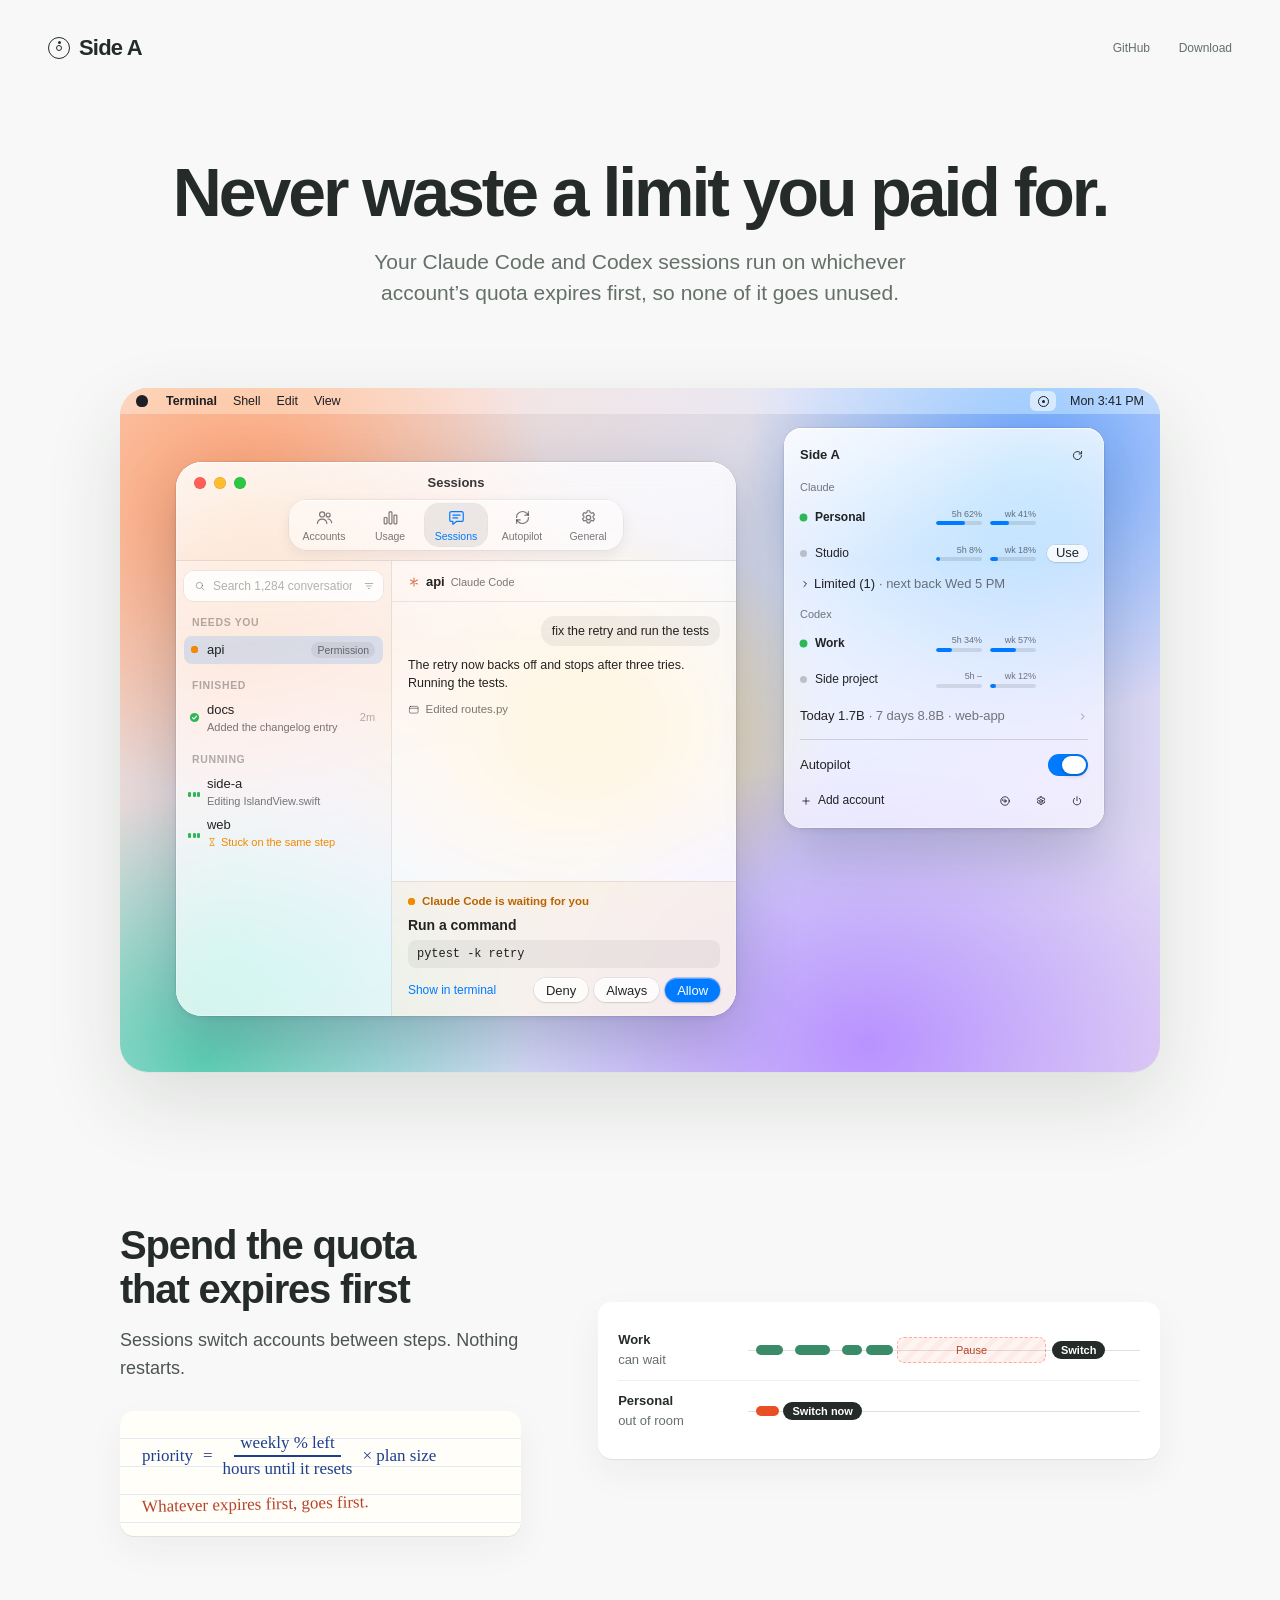
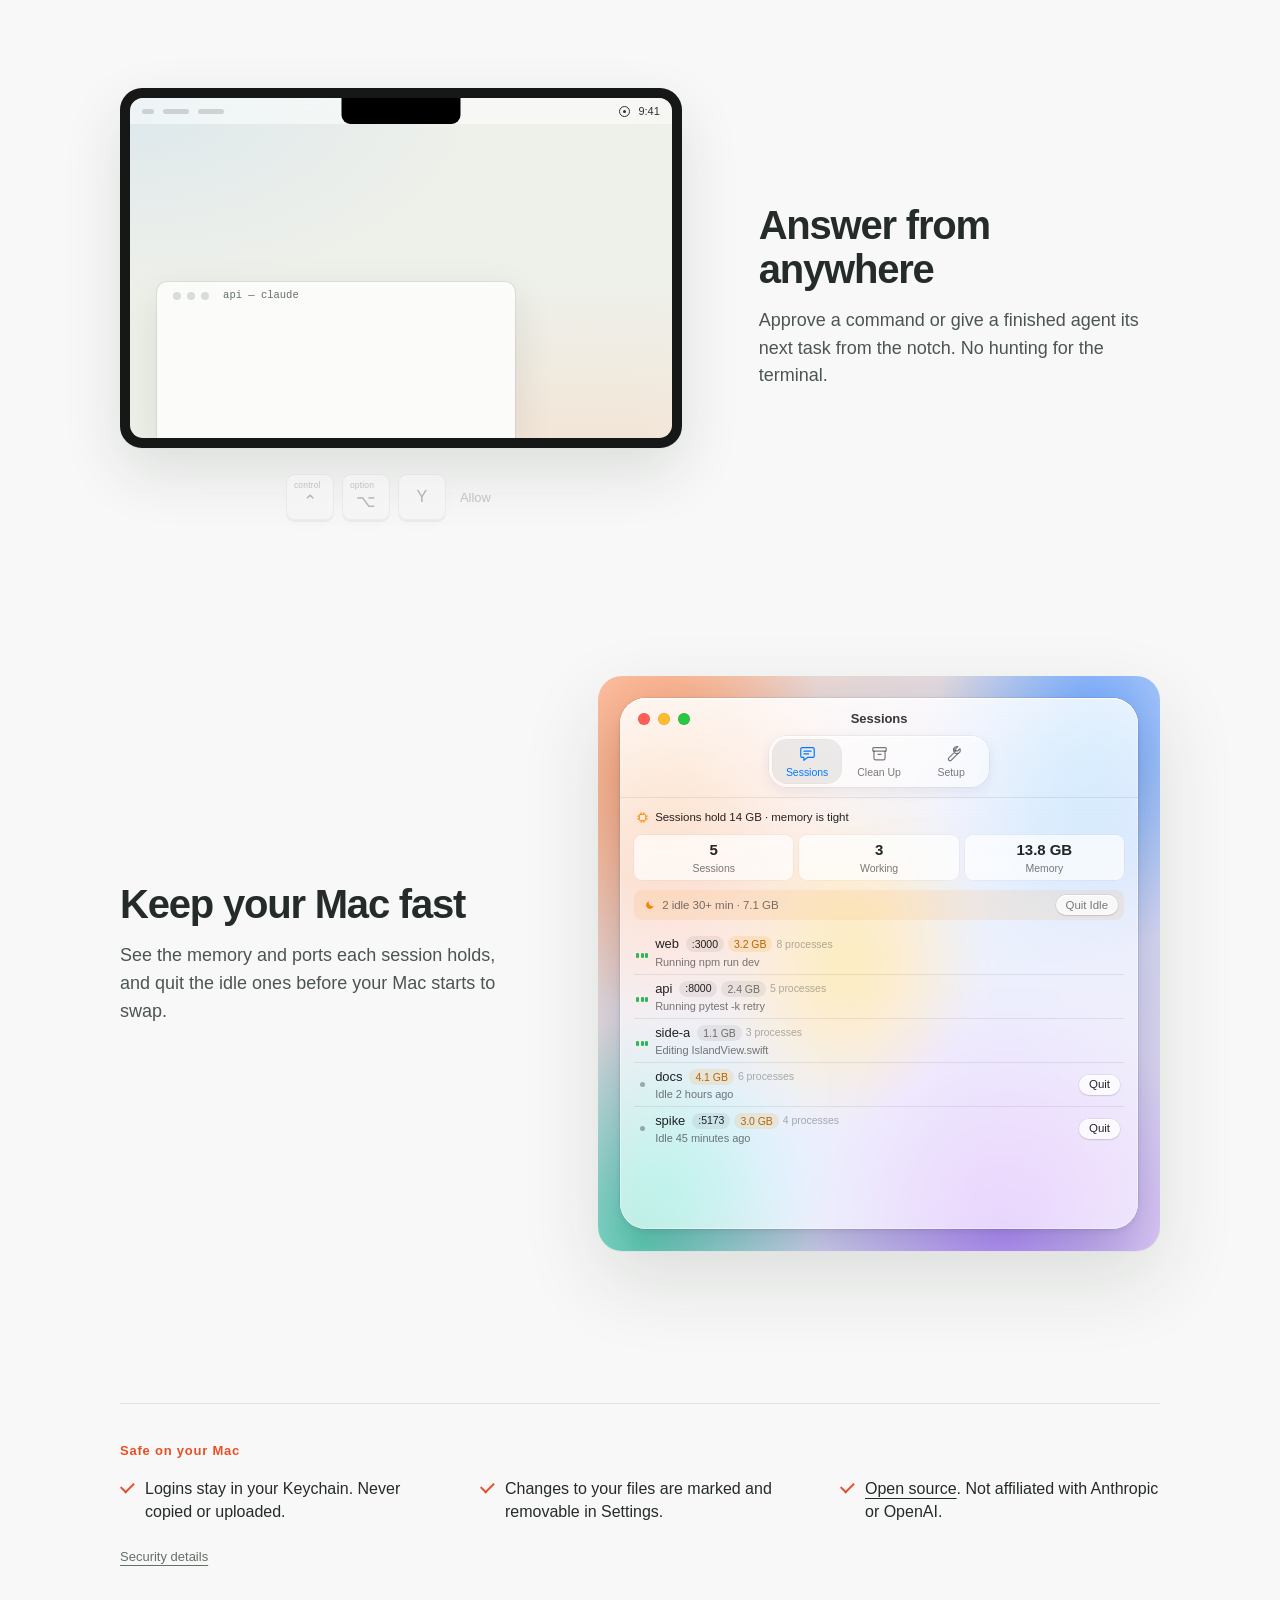
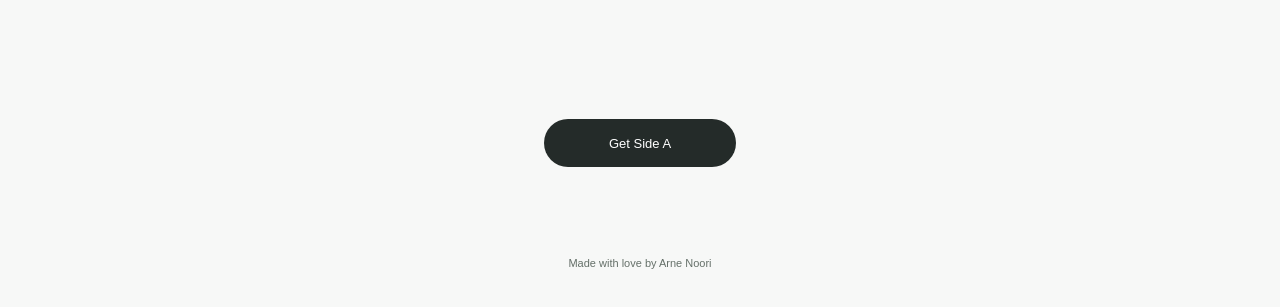
==== commit 746a7afe: "site: update the Side A download experience" ====
--- a/docs/how/index.html
+++ b/docs/how/index.html
@@ -5,14 +5,14 @@
   <meta name="viewport" content="width=device-width, initial-scale=1" />
   <meta http-equiv="Content-Security-Policy" content="default-src 'self'; script-src 'self'; style-src 'self'; img-src 'self' data:; connect-src 'self' https://us.i.posthog.com; font-src 'self'; object-src 'none'; base-uri 'self'; form-action 'none'" />
   <meta name="theme-color" content="#f7f8f7" />
-  <meta name="description" content="How Side A uses the quota that expires first, and answers your sessions from the notch." />
+  <meta name="description" content="Side A spends the Claude Code and Codex quota that expires first, answers your agents from the notch, and keeps your Mac fast." />
   <link rel="canonical" href="https://getsidea.com/how/" />
   <link rel="icon" type="image/svg+xml" href="../favicon.svg" />
   <title>How Side A works</title>
-  <script type="module" crossorigin src="../assets/how-DgLCV4Tn.js"></script>
+  <script type="module" crossorigin src="../assets/how-BfbSiha1.js"></script>
   <link rel="modulepreload" crossorigin href="../assets/analytics-CnTxUk2r.js">
   <link rel="stylesheet" crossorigin href="../assets/analytics-EBHkNbbf.css">
-  <link rel="stylesheet" crossorigin href="../assets/how-DyXV6g5b.css">
+  <link rel="stylesheet" crossorigin href="../assets/how-Cx4QDDg1.css">
 </head>
 <body>
   <div class="page how">
@@ -23,7 +23,7 @@
     <main>
       <section class="hero">
         <h1>Never waste a limit you paid for.</h1>
-        <p class="subline">Side A watches every Claude Code and Codex account and keeps you on the one about to lose the most.</p>
+        <p class="subline">Your Claude Code and Codex sessions run on whichever account&rsquo;s quota expires first, so none of it goes unused.</p>
         <!-- The app, rebuilt in HTML and CSS from the SwiftUI views (MenuPlayer, SettingsView, SessionsView). Every control works; the data is a demo. -->
         <svg class="sprite" aria-hidden="true" focusable="false">
           <symbol id="i-refresh" viewBox="0 0 24 24"><path d="M19.5 12a7.5 7.5 0 1 1-2.2-5.3" /><path d="M19.5 4.5v4.6h-4.6" /></symbol>
@@ -42,15 +42,24 @@
           <symbol id="i-check-fill" viewBox="0 0 24 24"><circle cx="12" cy="12" r="10" fill="currentColor" stroke="none" /><path d="M7.6 12.3l3 3 5.8-6.2" stroke="#fff" stroke-width="2.4" /></symbol>
           <symbol id="i-asterisk" viewBox="0 0 24 24"><path d="M12 4v16M5.1 8l13.8 8M18.9 8L5.1 16" /></symbol>
           <symbol id="i-terminal" viewBox="0 0 24 24"><rect x="3" y="5" width="18" height="14" rx="2.5" /><path d="M3 9h18" /></symbol>
+          <symbol id="i-chevron-up" viewBox="0 0 24 24"><path d="M6 15l6-6 6 6" /></symbol>
+          <symbol id="i-reply" viewBox="0 0 24 24"><path d="M10 5.5L3.5 11.5 10 17.5v-3.7c4.6 0 8 1.3 10.5 4.7-.6-5.4-3.7-9.6-10.5-10.2z" fill="currentColor" stroke="none" /></symbol>
+          <symbol id="i-code" viewBox="0 0 24 24"><path d="M8.5 7l-5 5 5 5M15.5 7l5 5-5 5" /></symbol>
+          <symbol id="i-check" viewBox="0 0 24 24"><path d="M5.5 12.5l4.2 4.2 8.8-9.4" /></symbol>
+          <symbol id="i-x" viewBox="0 0 24 24"><path d="M7 7l10 10M17 7L7 17" /></symbol>
+          <symbol id="i-chip" viewBox="0 0 24 24"><rect x="6" y="6" width="12" height="12" rx="2" /><path d="M9.5 3v3M14.5 3v3M9.5 18v3M14.5 18v3M3 9.5h3M3 14.5h3M18 9.5h3M18 14.5h3" /></symbol>
+          <symbol id="i-moon" viewBox="0 0 24 24"><path d="M19.5 14.2A7.8 7.8 0 0 1 9.8 4.5a7.8 7.8 0 1 0 9.7 9.7z" fill="currentColor" stroke="none" /></symbol>
+          <symbol id="i-archive" viewBox="0 0 24 24"><rect x="3.5" y="4.5" width="17" height="4.5" rx="1.2" /><path d="M5 9v9a2 2 0 0 0 2 2h10a2 2 0 0 0 2-2V9M10 13h4" /></symbol>
+          <symbol id="i-wrench" viewBox="0 0 24 24"><path d="M14.7 6.3a4.5 4.5 0 0 0 5.6 5.6l-8.6 8.6a2.1 2.1 0 0 1-3-3l8.6-8.6a4.5 4.5 0 0 1-2.6-2.6z" /><path d="M14.7 6.3a4.5 4.5 0 0 1 5.3-2.9l-2.8 2.8.5 2.1 2.1.5 2.8-2.8a4.5 4.5 0 0 1-2.3 5.9" /></symbol>
         </svg>
 
         <div class="desk" role="group" aria-label="Side A, rebuilt in the browser. Try the menu and the Settings window.">
-          <div class="desk-bar" aria-hidden="true"><span class="desk-apple"></span><span class="desk-menus"><b>Terminal</b><span>Shell</span><span>Edit</span><span>View</span></span><span class="desk-right"><span class="desk-status"><span class="mini-disc"></span></span><span>Mon 3:41 PM</span></span></div>
+          <div class="desk-bar"><span class="desk-apple" aria-hidden="true"></span><span class="desk-menus" aria-hidden="true"><b>Terminal</b><span>Shell</span><span>Edit</span><span>View</span></span><span class="desk-right"><button type="button" class="desk-status" aria-label="Side A" aria-expanded="true" aria-controls="mm"><span class="mini-disc"></span></button><span aria-hidden="true">Mon 3:41 PM</span></span></div>
 
           <!-- Settings window -->
           <div class="mw glass" data-mock="settings" role="region" aria-label="Side A Settings">
             <div class="mw-toolbar">
-              <span class="lights" aria-hidden="true"><i></i><i></i><i></i></span>
+              <span class="lights"><button type="button" data-light="close" aria-label="Close Settings"></button><button type="button" data-light="minimize" aria-label="Minimize Settings"></button><i aria-hidden="true"></i></span>
               <p class="mw-title" aria-hidden="true">Sessions</p>
               <div class="mw-tabs" role="tablist" aria-label="Settings">
                 <button type="button" role="tab" id="mt-accounts" aria-controls="mp-accounts" aria-selected="false" tabindex="-1" data-tab="accounts"><svg aria-hidden="true"><use href="#i-people" /></svg>Accounts</button>
@@ -232,7 +241,7 @@
           </div>
 
           <!-- Menu bar popover -->
-          <div class="mm glass" data-mock="menu" role="region" aria-label="Side A menu">
+          <div class="mm glass" id="mm" data-mock="menu" role="region" aria-label="Side A menu">
             <div class="mm-head"><p class="mm-title">Side A</p><button type="button" class="mm-icon" data-refresh aria-label="Refresh usage"><svg aria-hidden="true"><use href="#i-refresh" /></svg></button></div>
             <div class="mm-group">
               <p class="mm-provider">Claude</p>
@@ -279,9 +288,9 @@
             <div class="mm-foot">
               <button type="button" class="mm-add" data-open="accounts"><svg aria-hidden="true"><use href="#i-plus" /></svg>Add account</button>
               <span class="spacer"></span>
-              <span class="mm-icon" aria-hidden="true"><svg><use href="#i-disc" /></svg></span>
+              <button type="button" class="mm-icon" data-spin aria-label="Spin the disc"><svg aria-hidden="true"><use href="#i-disc" /></svg></button>
               <button type="button" class="mm-icon" data-open="general" aria-label="Settings"><svg aria-hidden="true"><use href="#i-gear" /></svg></button>
-              <span class="mm-icon" aria-hidden="true"><svg><use href="#i-power" /></svg></span>
+              <button type="button" class="mm-icon" data-quit-app aria-label="Quit Side A"><svg aria-hidden="true"><use href="#i-power" /></svg></button>
             </div>
           </div>
         </div>
@@ -289,9 +298,8 @@
 
       <section class="pillar" id="switch" data-demo>
         <div class="pillar-text">
-          <p class="eyebrow">01</p>
-          <h2>The quota that expires first goes first</h2>
-          <p>Running sessions move at a pause. Nothing restarts.</p>
+          <h2>Spend the quota that expires first</h2>
+          <p>Sessions switch accounts between steps. Nothing restarts.</p>
           <div class="paper aside" role="img" aria-label="Priority equals weekly percent left divided by hours until it resets, times plan size. Whatever expires first goes first.">
             <div class="hand formula" aria-hidden="true">
               <span>priority</span><span>=</span>
@@ -324,82 +332,165 @@
 
       <section class="pillar" id="island" data-demo>
         <div class="pillar-text">
-          <p class="eyebrow">02</p>
           <h2>Answer from anywhere</h2>
-          <p>Requests and finished sessions open at the notch. Answer there, in Sessions, or from a notification.</p>
+          <p>Approve a command or give a finished agent its next task from the notch. No hunting for the terminal.</p>
         </div>
         <div class="pillar-demo">
-          <div class="island-demo" role="img" aria-label="Animation: the notch opens: Claude Code wants to run npm test. A shortcut allows it. Then the notch says api is done, and a reply sends the next task.">
-            <div class="mac" aria-hidden="true">
+          <!-- The Dynamic Island, rebuilt from IslandView.swift: the notch grows into the card; the buttons and the ⌃⌥ shortcuts work. -->
+          <div class="island-demo" data-state="rest">
+            <div class="mac">
               <div class="screen">
-                <div class="menubar"><span class="menubar-left"><i></i><i></i><i></i></span><span class="menubar-right"><span class="mini-disc"></span>9:41</span></div>
-                <div class="term">
-                  <div class="term-bar"><i></i><i></i><i></i><span>api — claude</span></div>
-                  <p><b>&gt;</b> fix the retry and run the tests</p>
-                  <p class="term-status"><span class="term-wait">Waiting for permission…</span><span class="term-ran">48 passed</span></p>
-                </div>
-                <div class="island" data-state="idle">
-                  <div class="pane" data-pane="ask">
-                    <p class="i-kicker"><span class="i-dot"></span>Claude Code wants to run</p>
-                    <p class="i-cmd">npm test</p>
-                    <div class="i-actions"><span class="i-btn">Deny</span><span class="i-btn primary" data-press="allow">Allow</span></div>
-                  </div>
-                  <div class="pane" data-pane="allowed">
-                    <p class="i-ok"><span class="i-check"></span>Allowed</p>
-                  </div>
-                  <div class="pane" data-pane="done">
-                    <p class="i-title"><span class="i-check"></span>api is done</p>
-                    <p class="i-msg">All 48 tests pass.</p>
-                    <div class="i-actions"><span class="i-btn">Go</span><span class="i-btn primary" data-press="reply">Reply</span></div>
-                  </div>
-                  <div class="pane" data-pane="reply">
-                    <p class="i-title">Reply to api</p>
-                    <p class="i-field"><span class="typed"></span><span class="caret"></span></p>
-                  </div>
-                </div>
-              </div>
-            </div>
-            <div class="keys" aria-hidden="true">
-              <span class="key" data-key="ctrl"><small>control</small>⌃</span><span class="key" data-key="opt"><small>option</small>⌥</span><span class="key letter" data-key="letter">Y</span>
+                <div class="menubar" aria-hidden="true"><span class="menubar-left"><i></i><i></i><i></i></span><span class="menubar-right"><span class="mini-disc"></span>9:41</span></div>
+                <div class="term" aria-hidden="true">
+                  <div class="term-bar"><i></i><i></i><i></i><span data-term-title>api — claude</span></div>
+                  <div class="term-lines"></div>
+                </div>
+                <div class="island" role="region" aria-label="Dynamic Island">
+                  <div class="island-body">
+                    <button type="button" class="pane strip" data-pane="compact" aria-label="A request is waiting. Open it.">
+                      <span class="strip-l" data-glyph></span><span class="strip-gap"></span><span class="strip-r"><span class="beacon"></span></span>
+                    </button>
+                    <div class="pane strip" data-pane="ok">
+                      <span class="strip-l" data-glyph></span><span class="strip-gap"></span><span class="strip-r" data-result></span>
+                    </div>
+                    <div class="pane card" data-pane="ask">
+                      <div class="band"><span class="band-l"><span data-glyph></span><span data-agent>Claude Code</span></span><span class="band-gap"></span><span class="band-r"><button type="button" class="i-icon" data-act="collapse" aria-label="Collapse"><svg aria-hidden="true"><use href="#i-chevron-up" /></svg></button></span></div>
+                      <div class="card-body">
+                        <p class="i-context"><span data-title>api</span><span class="dim" data-place>  ·  Personal</span></p>
+                        <p class="i-head">Run a command</p>
+                        <p class="i-cmd"><span class="dim">$ </span><span data-cmd>pytest -k retry</span></p>
+                        <div class="i-buttons"><button type="button" class="i-btn" data-act="deny">Deny</button><button type="button" class="i-btn" data-act="always">Always</button><button type="button" class="i-btn primary" data-act="allow">Allow</button></div>
+                        <div class="i-foot"><button type="button" class="i-quiet" data-act="terminal">Show terminal</button><span class="spacer"></span><span class="i-keys" aria-hidden="true"><span><kbd>⌃⌥Y</kbd>allow</span><span class="opt"><kbd>⌃⌥N</kbd>deny</span></span></div>
+                      </div>
+                    </div>
+                    <div class="pane card event" data-pane="done">
+                      <div class="band"><span class="band-l done-l"><svg aria-hidden="true"><use href="#i-check-fill" /></svg>Done</span><span class="band-gap"></span><span class="band-r"></span></div>
+                      <div class="event-row">
+                        <p class="event-text"><b data-title>docs</b><span data-summary>Added the changelog entry.</span></p>
+                        <button type="button" class="i-icon" data-act="reply" aria-label="Reply"><svg aria-hidden="true"><use href="#i-reply" /></svg></button>
+                        <button type="button" class="i-btn primary pill" data-act="go">Go</button>
+                      </div>
+                    </div>
+                    <div class="pane card" data-pane="reply">
+                      <div class="band"><span class="band-l"><span class="disc"></span>Ready for you</span><span class="band-gap"></span><span class="band-r"><button type="button" class="i-icon" data-act="collapse" aria-label="Collapse"><svg aria-hidden="true"><use href="#i-chevron-up" /></svg></button></span></div>
+                      <form class="i-reply" action="#">
+                        <p class="i-context"><span data-glyph></span><b data-title>docs</b></p>
+                        <div class="i-field-row"><input class="i-field" type="text" autocomplete="off" aria-label="Next task" placeholder="Next task…" /><button type="submit" class="i-btn primary pill">Send</button></div>
+                        <p class="i-hint">Wakes the session with this as its next task.</p>
+                      </form>
+                    </div>
+                  </div>
+                </div>
+              </div>
+            </div>
+            <button type="button" class="keys" data-act="key">
+              <span class="key" data-key="ctrl" aria-hidden="true"><small>control</small>⌃</span><span class="key" data-key="opt" aria-hidden="true"><small>option</small>⌥</span><span class="key letter" data-key="letter" aria-hidden="true">Y</span>
               <span class="keys-label">Allow</span>
-            </div>
+            </button>
+            <p class="sr-only" role="status" data-announce></p>
           </div>
         </div>
       </section>
 
-      <section class="pillar" id="running" data-demo>
+      <section class="pillar" id="background" data-demo>
         <div class="pillar-text">
-          <p class="eyebrow">03</p>
-          <h2>Know your sessions and spend</h2>
-          <p>Catch a stuck session without finding its terminal, and see your tokens priced at API rates.</p>
+          <h2>Keep your Mac fast</h2>
+          <p>See the memory and ports each session holds, and quit the idle ones before your Mac starts to swap.</p>
         </div>
         <div class="pillar-demo">
-          <div class="running-demo" role="img" aria-label="Animation: three running sessions. web is flagged as stuck. A note is sent and delivered after its step.">
-            <div class="window" aria-hidden="true">
-              <div class="window-bar"><i></i><i></i><i></i><span>Sessions</span></div>
-              <ul class="sessions">
-                <li data-steps="Editing IslandView.swift|Running swift test|Reading IslandModel.swift">
-                  <span class="eq"><i></i><i></i><i></i></span>
-                  <span class="s-name">side-a</span><span class="s-step">Editing IslandView.swift</span>
-                </li>
-                <li data-steps="Running pytest|Editing routes.py|Running pytest -k retry">
-                  <span class="eq"><i></i><i></i><i></i></span>
-                  <span class="s-name">api</span><span class="s-step">Running pytest</span>
-                </li>
-                <li class="flagged" data-steps="Running npm run build">
-                  <span class="eq"><i></i><i></i><i></i></span>
-                  <span class="s-name">web</span><span class="s-step">Running npm run build</span>
-                  <span class="s-flag">Stuck on the same step</span>
-                  <span class="s-actions"><span class="s-btn" data-press="note">Note…</span><span class="s-btn">Stop</span></span>
-                  <span class="s-note">Note queued</span>
-                </li>
-              </ul>
-            </div>
-          </div>
-          <div class="mini-card">
-            <p class="card-label">Worth at API rates</p>
-            <div class="worth-bar" role="img" aria-label="Illustration: most of the value is cache reads, then cache writes, then input and output."><i class="seg-read"></i><i class="seg-write"></i><i class="seg-io"></i></div>
-            <p class="legend" aria-hidden="true"><span class="k-read">Cache reads</span><span class="k-write">Cache writes</span><span class="k-io">Input and output</span></p>
+          <!-- Sessions (LiveSummary, RunningRow), CleanupView and SetupView, with their demo data. -->
+          <div class="desk solo" data-live-mock role="group" aria-label="Side A's Sessions, Clean Up and Setup, rebuilt in the browser. The buttons work; the data is a demo.">
+            <div class="mw glass">
+              <div class="mw-toolbar">
+                <span class="lights" aria-hidden="true"><i></i><i></i><i></i></span>
+                <p class="mw-title" aria-hidden="true">Sessions</p>
+                <div class="mw-tabs" role="tablist" aria-label="Side A">
+                  <button type="button" role="tab" id="lt-sessions" aria-controls="lp-sessions" aria-selected="true" data-tab="sessions"><svg aria-hidden="true"><use href="#i-bubble" /></svg>Sessions</button>
+                  <button type="button" role="tab" id="lt-cleanup" aria-controls="lp-cleanup" aria-selected="false" tabindex="-1" data-tab="cleanup"><svg aria-hidden="true"><use href="#i-archive" /></svg>Clean Up</button>
+                  <button type="button" role="tab" id="lt-setup" aria-controls="lp-setup" aria-selected="false" tabindex="-1" data-tab="setup"><svg aria-hidden="true"><use href="#i-wrench" /></svg>Setup</button>
+                </div>
+              </div>
+
+              <div class="mw-pane lv" role="tabpanel" id="lp-sessions" aria-labelledby="lt-sessions">
+                <p class="tight" data-tight><svg aria-hidden="true"><use href="#i-chip" /></svg><span data-tight-text>Sessions hold 14 GB · memory is tight</span></p>
+                <div class="lv-tiles">
+                  <p><b data-n="sessions">5</b><small>Sessions</small></p>
+                  <p><b data-n="working">3</b><small>Working</small></p>
+                  <p><b data-n="memory">13.8 GB</b><small>Memory</small></p>
+                </div>
+                <div class="stale" data-stale><svg aria-hidden="true"><use href="#i-moon" /></svg><span data-stale-text>2 idle 30+ min · 7.1 GB</span><span class="spacer"></span><button type="button" class="push small" data-quit-idle>Quit Idle</button></div>
+                <ul class="lv-list">
+                  <li class="lv-row" data-name="web" data-mb="3277" data-procs="8" data-busy>
+                    <span class="s-lead"><span class="eq"><i></i><i></i><i></i></span></span>
+                    <span class="lv-main"><span class="lv-top"><span class="lv-title">web</span><button type="button" class="chip port" data-port="3000" data-cmd="node" data-mb="410">:3000</button><span class="chip mem"></span><span class="lv-procs"></span></span><span class="lv-sub">Running npm run dev</span></span>
+                  </li>
+                  <li class="lv-row" data-name="api" data-mb="2458" data-procs="5" data-busy>
+                    <span class="s-lead"><span class="eq"><i></i><i></i><i></i></span></span>
+                    <span class="lv-main"><span class="lv-top"><span class="lv-title">api</span><button type="button" class="chip port" data-port="8000" data-cmd="uvicorn" data-mb="220">:8000</button><span class="chip mem"></span><span class="lv-procs"></span></span><span class="lv-sub">Running pytest -k retry</span></span>
+                  </li>
+                  <li class="lv-row" data-name="side-a" data-mb="1126" data-procs="3" data-busy>
+                    <span class="s-lead"><span class="eq"><i></i><i></i><i></i></span></span>
+                    <span class="lv-main"><span class="lv-top"><span class="lv-title">side-a</span><span class="chip mem"></span><span class="lv-procs"></span></span><span class="lv-sub">Editing IslandView.swift</span></span>
+                  </li>
+                  <li class="lv-row" data-name="docs" data-mb="4198" data-procs="6" data-idle>
+                    <span class="s-lead"><span class="idle-dot"></span></span>
+                    <span class="lv-main"><span class="lv-top"><span class="lv-title">docs</span><span class="chip mem"></span><span class="lv-procs"></span></span><span class="lv-sub">Idle 2 hours ago</span></span>
+                    <button type="button" class="push small" data-quit aria-label="Quit docs">Quit</button>
+                  </li>
+                  <li class="lv-row" data-name="spike" data-mb="3072" data-procs="4" data-idle>
+                    <span class="s-lead"><span class="idle-dot"></span></span>
+                    <span class="lv-main"><span class="lv-top"><span class="lv-title">spike</span><button type="button" class="chip port" data-port="5173" data-cmd="vite" data-mb="180">:5173</button><span class="chip mem"></span><span class="lv-procs"></span></span><span class="lv-sub">Idle 45 minutes ago</span></span>
+                    <button type="button" class="push small" data-quit aria-label="Quit spike">Quit</button>
+                  </li>
+                </ul>
+                <p class="lv-note" role="status"><span data-note></span><button type="button" class="link-btn" data-undo hidden>Undo</button></p>
+              </div>
+
+              <div class="mw-pane form" role="tabpanel" id="lp-cleanup" aria-labelledby="lt-cleanup" tabindex="0" hidden>
+                <p class="f-head">Conversations on disk</p>
+                <div class="f-section">
+                  <div class="f-row"><span class="sec" data-disk>2.8 GB · Claude 2.3 GB · Codex 530 MB</span></div>
+                  <div class="f-row proj"><span>demo-app</span><span class="mini-bar wide" data-p="100"><i></i></span><span class="num sec">1.2 GB</span></div>
+                  <div class="f-row proj"><span>demo-site</span><span class="mini-bar wide" data-p="53"><i></i></span><span class="num sec">640 MB</span></div>
+                  <div class="f-row proj"><span>demo-cli</span><span class="mini-bar wide" data-p="39"><i></i></span><span class="num sec">470 MB</span></div>
+                  <div class="f-row"><span class="f-label"><span data-old>318 conversations, 1.05 GB</span><small data-old-note>Untouched for 90 days. Pinned and running ones stay.</small></span><button type="button" class="push" data-archive>Archive</button></div>
+                </div>
+                <p class="f-head">Git worktrees</p>
+                <p class="f-sub">Merged or untouched for a week</p>
+                <div class="f-section">
+                  <div class="f-row wt"><span class="f-label">search<small>~/Code/demo-app/.claude/worktrees/search</small></span><span class="wt-meta">merged · 12 days ago</span><button type="button" class="push" data-remove aria-label="Remove worktree search">Remove</button></div>
+                  <div class="f-row wt"><span class="f-label">island<small>~/Code/demo-app/.claude/worktrees/island</small></span><span class="wt-meta">has changes · 9 days ago</span><button type="button" class="push" disabled title="Has changes">Remove</button></div>
+                </div>
+                <p class="f-sub">Active</p>
+                <div class="f-section">
+                  <div class="f-row wt"><span class="f-label">pricing<small>~/Code/demo-site-pricing</small></span><span class="wt-meta">1 hour ago</span><button type="button" class="push" data-remove aria-label="Remove worktree pricing">Remove</button></div>
+                </div>
+              </div>
+
+              <div class="mw-pane form" role="tabpanel" id="lp-setup" aria-labelledby="lt-setup" tabindex="0" hidden>
+                <p class="f-head">Tools</p>
+                <div class="f-section">
+                  <div class="f-row"><span>Claude Code</span><span class="sec trunc">2.1.296 at ~/.local/bin/claude</span></div>
+                  <div class="f-row"><span>Codex CLI</span><span class="sec trunc">0.162.1 at /opt/homebrew/bin/codex</span></div>
+                </div>
+                <div class="f-head split"><span>MCP servers</span><button type="button" class="push small" data-check>Check connections</button></div>
+                <div class="f-section">
+                  <div class="f-row srv" data-srv="connected"><span class="dot" role="img" aria-label="Not checked"></span><span class="f-label"><span>docs <span class="sec">user</span></span><small>HTTP  https://mcp.example.com/mcp</small><small class="ter">header Authorization</small></span></div>
+                  <div class="f-row srv" data-srv="failed"><span class="dot" role="img" aria-label="Not checked"></span><span class="f-label"><span>simulator <span class="sec">project app</span></span><small>STDIO  npx</small><small class="ter">env SIM_TOKEN</small></span></div>
+                  <div class="f-row srv"><span class="dot" role="img" aria-label="Not checked"></span><span class="f-label"><span>tracker <span class="sec">Codex, off</span></span><small>HTTP  https://tracker.example.com/mcp</small></span></div>
+                </div>
+                <p class="f-head">Hooks</p>
+                <div class="f-section">
+                  <div class="f-row hook"><span class="f-label"><span>PermissionRequest <span class="sec">*</span></span><small>/bin/sh island-hook.sh claude</small><small class="ter">~/.claude/settings.json</small></span><span class="chip tinted">Side A: Dynamic Island</span></div>
+                  <div class="f-row hook"><span class="f-label"><span>PostToolUse <span class="sec">Edit|Write</span></span><small>npx prettier --write</small><small class="ter">~/.claude/settings.json</small></span></div>
+                </div>
+                <p class="f-head">Skills and agents</p>
+                <div class="f-section">
+                  <details class="f-row disc-row"><summary><span>Skills</span><span class="sec">3</span></summary><p>code-review · release-notes · simplify</p></details>
+                  <details class="f-row disc-row"><summary><span>Agents</span><span class="sec">2</span></summary><p>explorer · reviewer</p></details>
+                </div>
+              </div>
+            </div>
           </div>
         </div>
       </section>
@@ -415,10 +506,10 @@
       </section>
 
       <section class="cta">
-        <a class="download" href="../">Get Side A</a>
+        <a class="download" href="../" data-linger="balloons">Get Side A</a>
       </section>
     </main>
-    <footer><a href="https://arne.ai">Made with love by Arne Noori</a></footer>
+    <footer><a href="https://arne.ai" data-linger="heart">Made with love by Arne Noori</a></footer>
   </div>
 </body>
 </html>
--- a/docs/assets/how-Cx4QDDg1.css
+++ b/docs/assets/how-Cx4QDDg1.css
@@ -0,0 +1 @@
+.how{--content:1040px;--section-gap:clamp(88px, 12vw, 152px)}.how main{width:min(var(--content), 100%);margin:0 auto;padding:clamp(40px,7vw,88px) 0 24px;display:block}.how section{padding:0 0 var(--section-gap)}.how h1{letter-spacing:-.045em;margin:0 0 20px;font-size:clamp(40px,6.2vw,68px);font-weight:650;line-height:1.02}.how h2{letter-spacing:-.03em;margin:0 0 16px;font-size:clamp(28px,3.4vw,40px);font-weight:600;line-height:1.08}.how p{color:#4c5550;margin:0 0 18px;font-size:17px;line-height:1.55}.how code{background:#eceeec;border-radius:5px;padding:2px 5px;font:14px ui-monospace,SF Mono,Menlo,monospace}.how h1,.how h2{text-wrap:balance}.how .eyebrow{letter-spacing:.06em;color:var(--orange);font-variant-numeric:tabular-nums;margin:0 0 14px;font-size:13px;font-weight:600;line-height:1}.hero{text-align:center}.how .subline{max-width:540px;color:var(--muted);text-wrap:balance;margin:0 auto;font-size:clamp(18px,1.8vw,21px);line-height:1.45}.pillar{grid-template-columns:minmax(0,5fr) minmax(0,7fr);align-items:center;gap:clamp(40px,6vw,80px);display:grid}.pillar:nth-of-type(odd){grid-template-columns:minmax(0,7fr) minmax(0,5fr)}.pillar:nth-of-type(odd) .pillar-text{order:2}.pillar-text>p:not(.eyebrow){max-width:400px;font-size:18px}.pillar-demo>*+*{margin-top:20px!important}.paper{box-shadow:0 1px 0 var(--line), 0 14px 36px #2028200d;background:#fffef8 repeating-linear-gradient(#0000 0 27px,#e6ebf3 27px 28px);border-radius:14px;margin:28px 0 0;padding:22px 22px 18px}.hand{color:#1d3f8f;font-family:Noteworthy,Bradley Hand,Segoe Print,Comic Sans MS,cursive}.formula{flex-wrap:wrap;align-items:center;gap:8px 10px;font-size:17px;display:flex}.frac{text-align:center;flex-direction:column;align-items:center;display:inline-flex}.frac span:first-child{border-bottom:2px solid;padding:0 6px 2px}.frac span:last-child{padding-top:2px}.trust-strip{border-top:1px solid var(--line);padding-top:40px!important}.how .trust-strip .eyebrow{letter-spacing:.06em;margin:0 0 20px;font-size:13px}.trust{grid-template-columns:repeat(3,minmax(0,1fr));gap:16px 40px;margin:0;padding:0;list-style:none;display:grid}.trust li{color:var(--ink);align-items:baseline;gap:12px;font-size:16px;line-height:1.45;display:flex}.trust li:before{content:"";border:solid var(--orange);border-width:0 2px 2px 0;flex:none;width:6px;height:11px;margin:0 3px 0 2px;transform:rotate(45deg)translateY(-2px)}.fine{color:var(--muted)!important;margin:24px 0 0!important;font-size:13px!important}.how .cta{text-align:center;padding-bottom:56px}@media (width<=820px){.pillar,.pillar:nth-of-type(odd){grid-template-columns:minmax(0,1fr);gap:32px}.pillar:nth-of-type(odd) .pillar-text{order:0}.trust{grid-template-columns:minmax(0,1fr)}}.how .paper .note{color:#b7432a;transform-origin:0;margin:16px 0 0;font-size:17px;line-height:1.4;transform:rotate(-1.2deg)}.note-mark{display:inline-block;position:relative}.note-mark svg{pointer-events:none;width:100%;height:10px;position:absolute;bottom:-6px;left:0;overflow:visible}.note-mark path{fill:none;stroke:#b7432a;stroke-width:2.2px;stroke-linecap:round;stroke-dasharray:400;stroke-dashoffset:400px;transition:stroke-dashoffset .7s var(--ease-out) .5s}.seen .note-mark path{stroke-dashoffset:0}@media (prefers-reduced-motion:reduce){.note-mark path{transition:none}}.timeline{--label:130px;box-shadow:0 1px 0 var(--line), 0 14px 36px #2028200d;background:#fff;border-radius:14px;margin:0;padding:18px 20px;position:relative}.lane{grid-template-columns:var(--label) minmax(0, 1fr);align-items:center;gap:0;padding:10px 0;display:grid}.lane+.lane{border-top:1px solid #eef0ee}.how .lane-label{color:var(--muted);margin:0;font-size:13px}.lane-label b{color:var(--ink);font-weight:600;display:block}.track{height:34px;position:relative}.track:before{content:"";background:var(--line);height:1px;position:absolute;top:50%;left:0;right:0}.act{background:#3a8b68;border-radius:5px;height:10px;position:absolute;top:12px}.a1{width:7%;left:2%}.a2{width:9%;left:12%}.a3{width:5%;left:24%}.a4{width:7%;left:30%}.b1{background:var(--orange);width:6%;left:2%}.quiet{background:repeating-linear-gradient(135deg,#e94f2410 0 6px,#e94f241c 6px 12px);border:1px dashed #e94f2466;border-radius:7px;justify-content:center;align-items:center;width:38%;display:flex;position:absolute;top:4px;bottom:4px;left:38%}.quiet span{color:#b7432a;white-space:nowrap;font-size:11px;font-weight:500}.trade{background:var(--ink);color:#fff;white-space:nowrap;border-radius:99px;padding:3px 9px;font-size:11px;font-weight:600;position:absolute;top:50%;transform:translate(-50%,-50%)}.t-late{left:calc(76% + 6px);transform:translateY(-50%)}.t-now{left:9%;transform:translateY(-50%)}.track{overflow:hidden}.track:after{content:"";background:linear-gradient(90deg, transparent calc(50% - 1px), var(--ink) calc(50% - 1px) calc(50% + .5px), #ffffffd9 calc(50% + .5px));opacity:0;pointer-events:none;width:200%;animation:11s linear infinite paused sweep;position:absolute;top:0;bottom:0;left:0;transform:translate(-50%)}@keyframes sweep{0%{opacity:0;transform:translate(-50%)}4%{opacity:1}90%{transform:translate(0)}96%{opacity:1}to{opacity:0;transform:translate(0)}}.t-late{animation:11s infinite paused trade-late}.t-now{animation:11s infinite paused trade-now}@keyframes trade-late{0%,67%{opacity:0;transform:translateY(-50%)scale(.7)}71%,96%{opacity:1;transform:translateY(-50%)scale(1)}to{opacity:0;transform:translateY(-50%)scale(1)}}@keyframes trade-now{0%,8%{opacity:0;transform:translateY(-50%)scale(.7)}12%,96%{opacity:1;transform:translateY(-50%)scale(1)}to{opacity:0;transform:translateY(-50%)scale(1)}}[data-demo].playing .eq i,[data-demo].playing .track:after,[data-demo].playing .trade{animation-play-state:running}.how{--spring-open:cubic-bezier(.2, .9, .25, 1.02);--spring-settle:cubic-bezier(.25, .8, .3, 1)}@supports (transition-timing-function:linear(0, 1)){.how{--spring-open:linear(0, .038, .131, .249, .376, .499, .611, .707, .788, .853, .904, .942, .969, .989, 1.002, 1.009, 1.013, 1.015, 1.015, 1.014, 1.012, 1.01, 1.008, 1.007, 1.005, 1.004, 1.003, 1.002, 1.001, 1.001, 1);--spring-settle:linear(0, .053, .167, .301, .431, .547, .645, .726, .79, .841, .881, .911, .934, .951, .964, .973, .981, .986, .99, .992, .995, .996, .997, .998, .999, 1)}}.island-demo{margin:0}.mac{box-shadow:0 1px 0 var(--line), 0 24px 60px #2028201f;background:#161817;border-radius:22px;padding:10px}.screen{background:radial-gradient(120% 90% at 85% 110%,#f4e3d2 0%,#0000 60%),radial-gradient(90% 80% at 0 0,#dde8ec 0%,#0000 70%),#eef0ea;border-radius:13px;height:340px;position:relative;overflow:hidden}.menubar{-webkit-backdrop-filter:blur(16px)saturate(170%);backdrop-filter:blur(16px)saturate(170%);color:#2b302e;background:#ffffff8c;justify-content:space-between;align-items:center;height:26px;padding:0 12px;font-size:11px;font-weight:500;display:flex;position:absolute;inset:0 0 auto}.menubar-left{gap:9px;display:flex}.menubar-left i{background:#2b302e2e;border-radius:3px;width:26px;height:5px}.menubar-left i:first-child{width:12px}.menubar-right{align-items:center;gap:8px;display:flex}.mini-disc{border:1.2px solid;border-radius:50%;width:11px;height:11px;position:relative}.mini-disc:after{content:"";background:currentColor;border-radius:50%;position:absolute;inset:3px}.term{color:#2b302e;width:min(66%,440px);height:46%;transition:transform .3s var(--ease-out), box-shadow .3s ease;background:#fbfbf9;border-radius:10px 10px 0 0;padding:0 16px;font:11.5px/1.65 ui-monospace,SF Mono,Menlo,monospace;position:absolute;bottom:0;left:5%;overflow:hidden;box-shadow:0 0 0 1px #20282012,0 14px 40px #2028201a}.term.raised{animation:raise .9s var(--ease-out)}@keyframes raise{30%{transform:translateY(-8px);box-shadow:0 0 0 2px #e94f2440,0 24px 50px #20282026}}.term-bar{height:28px;color:var(--muted);align-items:center;gap:6px;font-size:10.5px;display:flex}.term-bar i{background:#d9ddd9;border-radius:50%;width:8px;height:8px}.term-bar span{margin-left:8px}.how .term p{font:inherit;color:inherit;white-space:nowrap;text-overflow:ellipsis;animation:line-in .26s var(--ease-out) both;margin:0;overflow:hidden}.how .term .wait{color:#b7432a}.how .term .ran{color:#2f7d58}@keyframes line-in{0%{opacity:0;transform:translateY(3px)}}.island{--notch-h:26px;--ear:0px;--r:9px;z-index:2;width:var(--w,120px);height:var(--h,26px);transition:width .56s var(--spring-settle), height .56s var(--spring-settle);position:absolute;top:0;left:50%;transform:translate(-50%)}.island.large{--ear:12px;--r:24px;transition-duration:.66s;transition-timing-function:var(--spring-open)}.island-demo:is([data-state=compact],[data-state=ok]) .island{--ear:6px;--r:13px}.island:before,.island:after{content:"";width:var(--ear);height:var(--ear);transition:width .4s var(--spring-settle), height .4s var(--spring-settle);position:absolute;top:0}.island:before{background:radial-gradient(circle farthest-side at 0 100%,#0000 calc(100% - .6px),#000 100%);right:100%}.island:after{background:radial-gradient(circle farthest-side at 100% 100%,#0000 calc(100% - .6px),#000 100%);left:100%}.island-body{border-radius:0 0 var(--r) var(--r);color:#fff;transition:border-radius .5s var(--spring-settle), box-shadow .4s ease;text-align:left;letter-spacing:-.005em;-webkit-font-smoothing:antialiased;background:#000;font:12px/1.35 -apple-system,BlinkMacSystemFont,SF Pro Text,sans-serif;position:absolute;inset:0;overflow:hidden;box-shadow:0 0 #0000}.island-demo:is([data-state=compact],[data-state=ok]) .island-body{box-shadow:0 3px 12px #00000040}.island.large .island-body{box-shadow:0 8px 36px #00000073}.island-body:after{content:"";border-radius:inherit;pointer-events:none;-webkit-mask-composite:xor;opacity:0;background:linear-gradient(#fff0,#ffffff21);padding:1px;transition:opacity .3s;position:absolute;inset:0;-webkit-mask:linear-gradient(#000 0 0) content-box,linear-gradient(#000 0 0);-webkit-mask-composite:xor,source-over;mask:linear-gradient(#000 0 0) content-box exclude,linear-gradient(#000 0 0)}.island-demo:not([data-state=rest]) .island-body:after{opacity:1}.island svg{fill:none;stroke:currentColor;stroke-width:2.4px;stroke-linecap:round;stroke-linejoin:round;flex:none;width:1em;height:1em}.pane{opacity:0;filter:blur(8px);visibility:hidden;transform-origin:50% 0;transition:opacity .12s ease-out,filter 0s .12s,transform 0s .12s,visibility 0s .12s;position:absolute;top:0;left:50%;transform:translate(-50%)scale(.96)}.pane.on{opacity:1;filter:none;visibility:visible;transition:opacity .26s ease-out 70ms,filter .26s ease-out 70ms,transform .26s ease-out 70ms,visibility;transform:translate(-50%)}.how .island p{font-size:inherit;line-height:inherit;color:inherit;margin:0}.island button{font:inherit;letter-spacing:inherit;color:inherit;-webkit-tap-highlight-color:transparent;margin:0}.island button:focus-visible{outline-offset:2px;outline:2.5px solid #0a84ff}.island .i-field:focus-visible{outline:none;box-shadow:inset 0 0 0 1px #ffffff2e}.strip{width:calc(var(--notch-w) + 84px);height:var(--notch-h);cursor:pointer;background:0 0;border:0;align-items:center;padding:0;display:flex}.strip-l{align-items:center;padding-left:12px;font-size:14px;display:flex}.strip-gap{flex:1}.strip-r{align-items:center;padding-right:14px;font-size:12px;display:flex}.beacon{background:#ff9f0a;border-radius:50%;width:7px;height:7px;position:relative}.beacon:after{content:"";border:1.5px solid #ff9f0a;border-radius:50%;animation:1.6s ease-out infinite beacon;position:absolute;inset:0}@keyframes beacon{0%{opacity:.7;transform:scale(1)}to{opacity:0;transform:scale(2.6)}}.result{stroke-width:3.2px!important}.result.allow,.result.sent{color:#30d158}.result.deny{color:#ff6961}.glyph.claude{color:#d97857;stroke-width:2.8px}.glyph.codex{color:#ebebeb}.card{width:var(--card-w,460px);padding:0 20px 16px}.card.event{width:var(--event-w,380px)}.band{height:var(--notch-h);align-items:center;display:flex}.band-l,.band-r{flex:1;align-items:center;min-width:0;display:flex}.band-l{color:#ffffffbf;white-space:nowrap;gap:5px;font-size:12px;font-weight:600}.band-l .glyph{font-size:12px}.band-r{justify-content:flex-end}.band-gap{width:calc(var(--notch-w) + 12px);flex:none}.done-l{color:#30d158;gap:6px}.done-l svg{color:#30d158;font-size:13px}.card-body{padding-top:6px}.how .island .i-context{color:#ffffffe6;white-space:nowrap;align-items:center;gap:6px;margin-bottom:8px;font-size:12px;font-weight:500;display:flex;overflow:hidden}.how .island .dim{color:#ffffff80;white-space:pre}.how .island .i-head{letter-spacing:-.012em;color:#fff;margin-bottom:8px;font-size:17px;font-weight:600;line-height:1.25}.how .island .i-cmd{color:#ffffffeb;white-space:nowrap;text-overflow:ellipsis;background:#ffffff12;border-radius:12px;padding:10px 12px;font:12px/1.4 ui-monospace,SF Mono,Menlo,monospace;overflow:hidden;box-shadow:inset 0 0 0 1px #ffffff0f}.i-buttons{gap:8px;margin-top:14px;display:flex}.i-btn{color:#fff;cursor:pointer;background:#ffffff1f;border:0;border-radius:11px;flex:1;height:34px;padding:0 10px;font-weight:600;transition:background-color .15s ease-out,transform .12s ease-out;font-size:13px!important}.i-btn.primary{background:#fff;color:#000!important}.i-btn.pill{border-radius:15px;flex:none;height:30px;padding:0 16px}.i-btn:active{transform:scale(.97)}@media (hover:hover) and (pointer:fine){.i-btn:hover{background:#ffffff2b}.i-btn.primary:hover{background:#ededed}.i-quiet:hover,.i-icon:hover{color:#fffffff2}.i-icon:hover{background:#ffffff1f}}.i-foot{align-items:center;gap:14px;margin-top:14px;font-size:11px;font-weight:500;display:flex}.i-quiet{color:#ffffff8c;cursor:pointer;background:0 0;border:0;padding:0;transition:color .12s ease-out;font-size:11px!important}.island .spacer{flex:1}.i-keys{color:#ffffff73;white-space:nowrap;gap:10px;display:flex}.i-keys kbd{background:#ffffff1a;border-radius:4px;margin-right:4px;padding:1.5px 4px;font:600 10px -apple-system,BlinkMacSystemFont,sans-serif}.i-icon{color:#ffffff8c;cursor:pointer;background:0 0;border:0;border-radius:11px;place-items:center;width:22px;height:22px;padding:0;font-size:11px;transition:background-color .12s ease-out,color .12s ease-out;display:inline-grid}.event-row{align-items:center;gap:12px;margin-top:8px;display:flex}.how .island .event-text{color:#fff9;flex-direction:column;flex:1;gap:2px;min-width:0;font-size:12px;display:flex}.event-text b{color:#fff;font-size:14px;font-weight:600}.event-row .i-icon{font-size:13px}.disc{background:radial-gradient(circle,#000 0 9%,#8c8c8c 9.5% 21%,#0000 21.5%),conic-gradient(#ccc,#add6f5,#ebebeb,#f5c2e0,#bdbdbd,#f0e6a8,#ccc);border-radius:50%;flex:none;width:14px;height:14px}.i-reply{padding-top:4px}.i-reply .i-context b{color:#fff;font-size:13px;font-weight:600}.i-field-row{align-items:flex-end;gap:8px;display:flex}.i-field{color:#fff;background:#ffffff14;border:0;border-radius:10px;outline:none;flex:1;min-width:0;height:32px;padding:0 10px;font:13px -apple-system,BlinkMacSystemFont,sans-serif}.i-field::placeholder{color:#ffffff59}.how .island .i-hint{color:#ffffff73;margin-top:6px;font-size:11px}.keys{cursor:pointer;background:0 0;border:0;border-radius:14px;justify-content:center;align-items:center;gap:8px;margin:22px auto 0;padding:4px 10px;transition:opacity .25s;display:flex}.keys:disabled{opacity:.35;cursor:default}.key{color:#3a423e;background:linear-gradient(#fff,#f3f4f2);border:1px solid #d6dbd6;border-radius:9px;justify-content:center;align-items:flex-end;min-width:48px;height:46px;padding:0 0 7px;font-size:17px;transition:transform 90ms,box-shadow 90ms,background-color 90ms,color 90ms;display:inline-flex;position:relative;box-shadow:0 2px #cdd3cd,0 6px 14px #2028200d}.key small{color:var(--muted);letter-spacing:.02em;font-size:8.5px;position:absolute;top:5px;left:7px}.key.letter{align-items:center;padding:0;font-size:16px;font-weight:500}.key.down,.keys:not(:disabled):active .key{color:var(--orange);background:#eef0ee;transform:translateY(2px);box-shadow:0 0 #cdd3cd,0 2px 6px #2028200d}.keys-label{min-width:56px;color:var(--muted);text-align:left;margin-left:6px;font-size:13px}.fx-layer{z-index:1000;pointer-events:none;width:100%;height:100%;position:fixed;inset:0}@media (width<=700px){.screen{height:318px}.term{width:84%;height:40%;left:4%}.timeline{--label:0px;padding:14px 16px}.lane{grid-template-columns:minmax(0,1fr);gap:4px}.lane-label b{margin-right:6px;display:inline}}@media (width<=520px){.island-demo{margin-left:-6px;margin-right:-6px}.mac{border-radius:18px;padding:7px}.card{padding:0 14px 14px}.i-keys .opt{display:none}.how .island .i-head{font-size:16px}}@media (prefers-reduced-motion:reduce){.island,.island.large,.island:before,.island:after,.island-body{transition-duration:.2s!important;transition-timing-function:ease-in-out!important}.pane,.pane.on{filter:none!important;transform:translate(-50%)!important}.beacon:after,.term.raised,.how .term p{animation:none!important}.track:after{display:none}.trade{opacity:1;animation:none!important}.key,.i-btn{transition:background-color .12s,color .12s}.key.down,.i-btn:active,.keys:active .key{transform:none!important}}.desk{--m-ink:#000000db;--m-2:#00000085;--m-3:#0000004d;--m-4:#0000001a;--m-line:#00000014;--m-accent:#007aff;--m-green:#2cb855;--m-orange:#f08a00;--m-red:#ff3b30;--m-glide:cubic-bezier(.23, 1, .32, 1);isolation:isolate;text-align:left;color:var(--m-ink);letter-spacing:-.003em;-webkit-font-smoothing:antialiased;box-shadow:0 1px 0 var(--line), 0 30px 80px #2028201f;background:radial-gradient(42% 60% at 12% 18%,#ff9f6e 0%,#ff9f6e00 70%),radial-gradient(40% 55% at 88% 10%,#6fa8ff 0%,#6fa8ff00 70%),radial-gradient(50% 60% at 72% 96%,#b892ff 0%,#b892ff00 70%),radial-gradient(45% 55% at 8% 98%,#5fd0b5 0%,#5fd0b500 70%),radial-gradient(35% 45% at 45%,#ffd27a 0%,#ffd27a00 70%),linear-gradient(135deg,#f7d5c3,#d3def6 55%,#e3d3f3);border-radius:28px;grid-template-columns:minmax(0,560px) 320px;justify-content:center;align-items:start;column-gap:48px;margin:clamp(48px,7vw,80px) 0 0;padding:40px 40px 56px;font:13px/1.35 -apple-system,BlinkMacSystemFont,SF Pro Text,Helvetica Neue,sans-serif;display:grid;position:relative;overflow:hidden}.how .desk p{font-size:inherit;line-height:inherit;color:inherit;margin:0}.desk button{font:inherit;color:inherit;letter-spacing:inherit}.desk button:active{transform:none}.desk svg{fill:none;stroke:currentColor;stroke-width:1.7px;stroke-linecap:round;stroke-linejoin:round;flex:none;width:1em;height:1em;overflow:visible}.sprite{width:0;height:0;position:absolute;overflow:hidden}.desk .spacer{flex:1}.desk .sec{color:var(--m-2)}.desk :focus-visible{outline:2px solid color-mix(in srgb, var(--m-accent) 70%, transparent);outline-offset:2px}.desk-bar{z-index:1;color:#1d1f24;-webkit-backdrop-filter:blur(20px)saturate(180%);backdrop-filter:blur(20px)saturate(180%);background:#ffffff5c;align-items:center;gap:18px;height:26px;padding:0 16px;font-size:12.5px;font-weight:500;display:flex;position:absolute;inset:0 0 auto}.desk-apple{background:#1d1f24;border-radius:50% 50% 45% 45%;width:12px;height:12px}.desk-menus{gap:16px;display:flex}.desk-menus span{font-weight:400}.desk-right{align-items:center;gap:14px;margin-left:auto;display:flex}.desk-status{background:#ffffff8c;border-radius:6px;place-items:center;width:26px;height:20px;display:grid}.glass{isolation:isolate;-webkit-backdrop-filter:blur(28px)saturate(185%);backdrop-filter:blur(28px)saturate(185%);background:#ffffff8f;position:relative;box-shadow:inset 0 0 0 .5px #ffffffb3,inset 0 1px #ffffffe6,0 0 0 .5px #141e3c24,0 2px 6px #141e3c14,0 24px 60px #141e3c38}.glass:before{content:"";z-index:-1;border-radius:inherit;pointer-events:none;background:linear-gradient(#ffffff8c,#fff0 34%),radial-gradient(120% 60% at 0 0,#ffffff59,#0000 60%);position:absolute;inset:0}.push,.mini-btn{cursor:pointer;white-space:nowrap;transition:background-color .12s ease, transform .16s var(--m-glide), box-shadow .12s ease;background:#ffffffc7;border:0;border-radius:99px;justify-content:center;align-items:center;display:inline-flex;box-shadow:inset 0 1px #ffffffe6,0 0 0 .5px #00000021,0 1px 2px #0000001a}.push{height:24px;padding:0 12px;font-size:12.5px}.mini-btn{height:17px;padding:0 9px;font-size:10.5px}.push:active,.mini-btn:active{background:#ebedf2e6;transform:scale(.96)}.push.prominent{background:var(--m-accent);color:#fff;box-shadow:inset 0 1px #ffffff59,0 0 0 .5px #003ca066,0 1px 3px #0050c84d}.push.prominent:active{background:#0066d6}.push:disabled{opacity:.45;cursor:default;transform:none}@media (hover:hover) and (pointer:fine){.push:not(:disabled):not(.prominent):hover,.mini-btn:hover{background:#fff}.push.prominent:hover{background:#1a86ff}}.switch{cursor:pointer;background:#0000001f;border:0;border-radius:99px;flex:none;width:40px;height:22px;padding:0;transition:background-color .24s;position:relative;box-shadow:inset 0 0 0 .5px #0000000f}.switch span{width:24px;height:18px;transition:transform .38s cubic-bezier(.3, 1.35, .45, 1), width .2s var(--m-glide), background-color .2s ease;background:#fff;border-radius:99px;position:absolute;top:2px;left:2px;box-shadow:0 0 0 .5px #00000014,0 2px 5px #0003}.switch[aria-checked=true]{background:var(--m-accent)}.switch[aria-checked=true] span{transform:translate(12px)}.switch:active span{background:#ffffffd1;width:28px}.switch[aria-checked=true]:active span{transform:translate(8px)}.mini{flex-direction:column;align-items:flex-end;gap:2px;display:inline-flex}.mini-l,.mini-r{font-variant-numeric:tabular-nums;color:var(--m-2);white-space:nowrap;font-size:9px;line-height:1.15}.mini-r{color:var(--m-3)}.mini-bar{background:var(--m-4);border-radius:2px;width:46px;height:4px;display:block;overflow:hidden}.mini-bar i{height:100%;width:calc(var(--p,0) * 1%);background:var(--m-accent);transition:width .9s var(--m-glide), background-color .3s ease;border-radius:2px;display:block}.warn>.mini-bar i,.mini-bar.warn i{background:var(--m-orange)}.full>.mini-bar i,.mini-bar.full i{background:var(--m-red)}.mini-bar.wide{width:100%}.mm{border-radius:18px;flex-direction:column;grid-area:1/2;gap:14px;width:320px;max-width:100%;padding:16px;display:flex}.mm-head{justify-content:space-between;align-items:center;display:flex}.how .desk .mm-title{font-size:13px;font-weight:600}.mm-icon{color:#000000b8;cursor:default;background:0 0;border:0;border-radius:6px;place-items:center;width:22px;height:22px;padding:0;font-size:13.5px;display:inline-grid}button.mm-icon{cursor:pointer;transition:background-color .12s}button.mm-icon:active{background:#0000001a}.mm-icon.spinning svg{animation:mm-spin .7s var(--m-glide)}@keyframes mm-spin{to{transform:rotate(360deg)}}.mm-group{flex-direction:column;gap:8px;display:flex}.how .desk .mm-provider{color:var(--m-2);font-size:11px;font-weight:500}.mm-row{border-radius:8px;grid-template-columns:7px minmax(0,1fr) auto auto 44px;align-items:center;column-gap:8px;min-height:28px;margin:0 -6px;padding:0 6px;display:grid}.mm-row[data-account]{cursor:pointer}.mm-dot{background:#0003;border-radius:50%;width:7px;height:7px;transition:background-color .2s,transform .3s cubic-bezier(.3,1.4,.5,1)}.mm-row.active .mm-dot{background:var(--m-green);transform:scale(1.12)}.mm-name{white-space:nowrap;text-overflow:ellipsis;min-width:0;font-size:12px;overflow:hidden}.mm-name small{color:var(--m-2);font-size:10px;display:block}.mm-row.active .mm-name{font-weight:600}.mm-use{justify-content:flex-end;display:flex}.mm-row.active .mini-btn{visibility:hidden}.mm-limited,.mm-today{text-align:left;cursor:pointer;white-space:nowrap;background:0 0;border:0;align-items:center;gap:4px;width:100%;padding:0;font-size:11px;display:flex}.mm-limited svg{stroke-width:2.4px;font-size:10px;transition:transform .15s ease-out}.mm-limited[aria-expanded=true] svg{transform:rotate(90deg)}.mm-today svg{color:var(--m-3);stroke-width:2.2px;font-size:11px}.mm hr{background:#00000024;border:0;width:100%;height:.5px;margin:0}.mm-auto{justify-content:space-between;align-items:center;font-size:13px;display:flex}.mm-foot{align-items:center;gap:14px;font-size:12px;display:flex}.mm-add{cursor:pointer;background:0 0;border:0;align-items:center;gap:6px;padding:0;font-size:12.5px;display:inline-flex}.mm-add svg{font-size:12px}@media (hover:hover) and (pointer:fine){.mm-row[data-account]:hover{background:#0000000b}button.mm-icon:hover{background:#0000000f}.mm-today:hover span:first-child,.mm-add:hover,.mm-limited:hover{color:#000}}.mw{background:#fafafca8;border-radius:26px;grid-area:1/1;width:100%;margin-top:34px;overflow:hidden}.mw-toolbar{flex-direction:column;align-items:center;padding:12px 14px 10px;display:flex;position:relative}.lights{gap:8px;display:flex;position:absolute;top:15px;left:18px}.lights i{background:#ff5f57;border-radius:50%;width:12px;height:12px;box-shadow:inset 0 0 0 .5px #00000024}.lights i:nth-child(2){background:#febc2e}.lights i:nth-child(3){background:#28c840}.how .desk .mw-title{color:#000000c7;height:18px;font-size:13px;font-weight:600}.mw-tabs{background:#ffffff80;border-radius:18px;gap:2px;margin-top:8px;padding:3px;display:flex;box-shadow:inset 0 1px #ffffffe6,0 0 0 .5px #00000014,0 4px 14px #141e3c14}.mw-tabs button{min-width:64px;color:var(--m-2);cursor:pointer;background:0 0;border:0;border-radius:15px;flex-direction:column;align-items:center;gap:2px;padding:5px 8px 4px;font-size:10.5px;transition:background-color .2s,color .2s;display:flex}.mw-tabs svg{stroke-width:1.5px;font-size:19px}.mw-tabs [aria-selected=true]{color:var(--m-accent);background:#00000012;box-shadow:inset 0 0 0 .5px #0000000a}@media (hover:hover) and (pointer:fine){.mw-tabs [aria-selected=false]:hover{color:var(--m-ink);background:#fff9}}.mw-pane{border-top:.5px solid var(--m-line);scrollbar-width:thin;scrollbar-color:#0003 transparent;height:456px;overflow:auto}.mw-pane[hidden]{display:none}.mw-pane:focus-visible{outline-offset:-3px}.form{padding:6px 20px 22px}.how .desk .f-head{margin:18px 10px 6px;font-size:13px;font-weight:600}.f-section{background:#ffffffb3;border-radius:11px;margin-top:12px;padding:0 12px;box-shadow:0 0 0 .5px #00000012}.f-head+.f-section{margin-top:0}.f-row{justify-content:space-between;align-items:center;gap:12px;min-height:38px;padding:8px 0;display:flex}.f-row+.f-row{border-top:.5px solid var(--m-line)}.f-row.end{justify-content:flex-end}.f-label{flex-direction:column;gap:2px;min-width:0;display:flex}.f-label small,.acct-id small{color:var(--m-2);font-size:11px;line-height:1.3}.f-label .big{font-size:13px;font-weight:600}.how .desk .f-foot{color:var(--m-2);margin:6px 10px 0;font-size:11px;line-height:1.4}.desk .num{font-variant-numeric:tabular-nums;white-space:nowrap}.desk .num.sec{color:var(--m-2)}.field{width:170px;height:22px;font:inherit;color:inherit;background:#fff;border:0;border-radius:6px;padding:0 8px;box-shadow:0 0 0 .5px #00000029,inset 0 1px 1px #0000000a}.field:focus{box-shadow:0 0 0 .5px var(--m-accent), 0 0 0 3.5px #007aff40;outline:none}.segmented{background:#0001;border-radius:99px;padding:2px;display:inline-flex}.segmented button{cursor:pointer;background:0 0;border:0;border-radius:99px;height:20px;padding:0 14px;font-size:12px;transition:background-color .16s,box-shadow .16s}.segmented [aria-checked=true]{background:#fff;box-shadow:0 0 0 .5px #00000014,0 1px 3px #00000024}.popup{background:#fff;border-radius:6px;padding:2px 9px;font-size:12.5px;box-shadow:0 0 0 .5px #00000024,0 1px 2px #00000014}.acct{grid-template-columns:minmax(0,1fr) auto auto 64px;column-gap:12px;display:grid}.acct-id{flex-direction:column;min-width:0;display:flex}.acct-id b{font-weight:500}.acct-id small{white-space:nowrap;text-overflow:ellipsis;overflow:hidden}.acct-act{justify-content:flex-end;display:flex}.in-use{color:#1f8a3f;background:#2cb85521;border-radius:99px;padding:3px 8px;font-size:11px;font-weight:500;display:none}.acct.active .in-use{display:inline-block}.acct.active .push{display:none}.f-section.tiles{grid-template-columns:repeat(3,minmax(0,1fr));gap:10px;padding:12px 14px;display:grid}.tile{flex-direction:column;gap:3px;min-width:0;display:flex}.tile small{color:var(--m-2);font-size:11px}.tile small:last-child{font-size:10px}.tile b{letter-spacing:-.02em;font-variant-numeric:tabular-nums;font-size:21px;font-weight:600}.chart{padding:14px 0 12px}.chart-plot{height:150px;margin-right:30px;position:relative}.grid{height:0;color:var(--m-2);text-align:right;font-variant-numeric:tabular-nums;border-top:.5px solid #0000001a;font-size:9.5px;line-height:0;position:absolute;left:0;right:-30px}.grid.g3{bottom:100%}.grid.g2{bottom:66.67%}.grid.g1{bottom:33.33%}.grid.g0{border-top-color:#0003;bottom:0}.bars{align-items:flex-end;gap:3px;display:flex;position:absolute;inset:0}.bars span{height:calc(var(--h,0) * 1%);transform-origin:50% 100%;transition:transform .7s var(--m-glide);flex-direction:column-reverse;flex:1;display:flex}.bars i{height:calc(var(--s) * 100%);background:var(--m-accent);flex:none;display:block}.bars i+i{background:#34c759;border-radius:2px 2px 0 0}.chart:not(.shown) .bars span{transform:scaleY(0)}@media (hover:hover) and (pointer:fine){.bars:hover span{opacity:.55}.bars span:hover{opacity:1}}.how .desk .chart-x{color:var(--m-2);justify-content:space-between;margin:6px 30px 0 0;font-size:10px;display:flex}.how .desk .chart-key{color:var(--m-2);gap:14px;margin-top:10px;font-size:11px;display:flex}.chart-key span{align-items:center;gap:5px;display:inline-flex}.chart-key span:before{content:"";background:var(--m-accent);border-radius:50%;width:8px;height:8px}.chart-key .k2:before{background:#34c759}.share>span:first-child{flex-direction:column;flex:1;gap:6px;min-width:0;display:flex}.share .mini-bar{height:5px}.rank{grid-template-columns:96px minmax(0,1fr) 46px 50px;column-gap:10px;display:grid}.rank b{font-weight:400}.rank.pick b{font-weight:600}.rank .mini-bar{background:0 0;border-radius:4px;height:8px}.rank .mini-bar i{background:#0003;border-radius:4px;min-width:4px}.rank.pick .mini-bar i{background:var(--m-accent)}.desk .hand{color:var(--m-2);text-align:right;font-family:Noteworthy,Bradley Hand,Segoe Print,cursive;font-weight:700}.how .desk .f-foot.hand{text-align:left;font-size:13px}.rank-tag{color:var(--m-2);text-align:right;font-size:11px;font-weight:500}.rank.pick .rank-tag{color:#1f8a3f}.s-pane{grid-template-columns:216px minmax(0,1fr);display:grid;overflow:hidden}.s-side{border-right:.5px solid var(--m-line);background:#ffffff47;flex-direction:column;min-height:0;padding:10px 8px 8px;display:flex}.s-search{height:30px;transition:box-shadow .22s var(--m-glide);background:#ffffffd9;border-radius:9px;align-items:center;gap:7px;padding:0 8px 0 10px;display:flex;box-shadow:0 0 0 .5px #0000001a}.s-search:focus-within{box-shadow:0 0 0 1px #007aff8c,0 0 0 4px #007aff24}.s-search svg{color:var(--m-3);stroke-width:2px;font-size:12px}.s-search input{min-width:0;font:inherit;color:inherit;background:0 0;border:0;outline:none;flex:1;padding:0;font-size:12px}.s-search input::placeholder{color:var(--m-3)}.s-search input::-webkit-search-cancel-button{-webkit-appearance:none}.s-list{scrollbar-width:none;flex:1;min-height:0;overflow:auto}.how .desk .s-label{letter-spacing:.06em;text-transform:uppercase;color:var(--m-3);padding:14px 8px 5px;font-size:10.5px;font-weight:600}.s-label[hidden]{display:none}.s-row{text-align:left;cursor:pointer;width:100%;height:28px;transition:background-color .18s var(--m-glide);background:0 0;border:0;border-radius:8px;align-items:center;gap:7px;margin-top:1px;padding:0 8px 0 4px;display:flex}.s-row.tall{height:40px}.s-row[hidden]{display:none}.s-row[aria-current=true]{background:#007aff24}@media (hover:hover) and (pointer:fine){.s-row:not([aria-current=true]):hover{background:#0000000b}}.s-lead{flex:none;place-items:center;width:12px;display:grid}.s-main{flex-direction:column;flex:1;gap:1px;min-width:0;display:flex}.s-title{white-space:nowrap;text-overflow:ellipsis;font-size:13px;overflow:hidden}.s-sub{color:var(--m-2);white-space:nowrap;text-overflow:ellipsis;align-items:center;gap:4px;font-size:11px;transition:opacity .22s,filter .22s;display:flex;overflow:hidden}.s-sub.out{opacity:0;filter:blur(3px)}.s-sub.warn{color:var(--m-orange)}.s-sub.warn svg{font-size:10px}.s-sub.mail{color:var(--m-accent)}.s-when{color:var(--m-3);font-variant-numeric:tabular-nums;font-size:11px}.chip{color:#b86400;background:#f08a0021;border-radius:6px;flex:none;height:18px;padding:0 6px;font-size:10.5px;font-weight:500;line-height:18px}.s-row .ok{color:var(--m-green);font-size:11px}.s-row .alt,.s-row.resolved .orig{display:none}.s-row.resolved .s-sub.alt{display:flex}.s-row.resolved .eq.alt{display:inline-flex}.desk .eq{height:11px}.desk .eq i{background:var(--m-green);width:2.5px;animation-play-state:running}.waiting-dot{background:var(--m-orange);border-radius:50%;width:7px;height:7px;position:relative}.waiting-dot:after{content:"";background:var(--m-orange);border-radius:50%;animation:1.8s ease-out infinite m-pulse;position:absolute;inset:0}@keyframes m-pulse{0%{opacity:.5;transform:scale(1)}to{opacity:0;transform:scale(2.6)}}.how .desk .s-empty{color:var(--m-2);text-align:center;padding:28px 8px;font-size:12px}.s-view{background:#ffffff8c;min-width:0;min-height:0}.v{flex-direction:column;height:100%;display:flex}.v[hidden]{display:none}.how .desk .v-head{border-bottom:.5px solid var(--m-line);align-items:baseline;gap:6px;padding:12px 16px 10px;font-size:13px;font-weight:600;display:flex}.v-head svg{color:#d97757;stroke-width:2.2px;align-self:center;font-size:12px}.v-head small{color:var(--m-2);font-size:11px;font-weight:400}.v-body{scrollbar-width:thin;flex-direction:column;flex:1;gap:10px;min-height:0;padding:14px 16px;display:flex;overflow:auto}.how .desk .msg{font-size:12.5px;line-height:1.45}.how .desk .msg.user{background:#0000000e;border-radius:14px;align-self:flex-end;max-width:85%;padding:6px 11px}.how .desk .tool{color:var(--m-2);align-items:center;gap:6px;font-size:11.5px;display:flex}.msg.late{display:none}.v.ran .msg.late{animation:m-in .32s var(--m-glide);display:block}@keyframes m-in{0%{opacity:0;transform:translateY(6px)}}.req,.stuck{border-top:.5px solid var(--m-line);background:#f08a0012;padding:12px 16px 14px}.how .desk .req-kicker{color:#b86400;align-items:center;gap:7px;font-size:11.5px;font-weight:600;display:flex}.how .desk .req-head{margin:6px 0;font-size:14px;font-weight:600}.how .desk .req-detail{background:#0000000d;border-radius:8px;padding:7px 9px;font:12px ui-monospace,SF Mono,Menlo,monospace}.req-actions{align-items:center;gap:6px;margin-top:10px;display:flex}.req-actions .link{color:var(--m-accent);white-space:nowrap;font-size:12px}.v.answered .req{display:none}.how .desk .req-done{border-top:.5px solid var(--m-line);color:#1f8a3f;padding:12px 16px;font-size:12px;font-weight:500;display:none}.v.answered .req-done{animation:m-in .32s var(--m-glide);display:block}.how .desk .stuck p{color:var(--m-2);font-size:12px;line-height:1.4}.reply{border-top:.5px solid var(--m-line);gap:8px;padding:10px 12px;display:flex}.reply input{min-width:0;height:28px;font:inherit;color:inherit;background:#fff;border:0;border-radius:99px;outline:none;flex:1;padding:0 10px;font-size:12px;box-shadow:0 0 0 .5px #00000024}.reply input:focus{box-shadow:0 0 0 1px #007aff8c,0 0 0 4px #007aff24}.reply .push{height:28px}.eq{align-items:flex-end;gap:2px;height:13px;display:inline-flex}.eq i{transform-origin:50% 100%;background:#3a8b68;border-radius:1.5px;width:3px;height:100%;animation:.9s ease-in-out infinite alternate paused eq;transform:scaleY(.45)}.eq i:nth-child(2){animation-duration:.64s;animation-delay:-200ms}.eq i:nth-child(3){animation-duration:1.12s;animation-delay:-500ms}@keyframes eq{0%{transform:scaleY(.25)}to{transform:scaleY(1)}}.desk-status{cursor:pointer;background:0 0;border:0;padding:0;transition:background-color .12s,transform .5s cubic-bezier(.3,1.5,.5,1),opacity .25s}.desk-status[aria-expanded=true]{background:#ffffff8c}.desk-status.gone{opacity:0;transition-duration:.12s,.22s,.2s;transform:scale(0)}.mm,.mw{transition:opacity .2s ease-out, transform .34s var(--m-glide), visibility 0s}.mm{transform-origin:88% -20px}.mm.closed{opacity:0;visibility:hidden;transition:opacity .16s ease-in,transform .2s ease-in,visibility 0s .2s;transform:scale(.94)}.mw.closed{opacity:0;visibility:hidden;transition:opacity .18s ease-in,transform .2s ease-in,visibility 0s .2s;transform:scale(.97)}.mw.minimized{opacity:0;visibility:hidden;transition:transform .46s cubic-bezier(.6,0,.8,.4),opacity .3s ease-in .16s,visibility 0s .46s;transform:translateY(42%)scale(.12,.04)}.lights button{cursor:pointer;background:#ff5f57;border:0;border-radius:50%;place-items:center;width:12px;height:12px;padding:0;display:grid;box-shadow:inset 0 0 0 .5px #00000024}.lights button+button{background:#febc2e}.lights button:after{content:"";opacity:0;background:#5000008c;border-radius:1px;width:6px;height:1.4px;transition:opacity .12s}.lights button:first-child:after{background:linear-gradient(45deg,#0000 44%,#5000008c 44% 56%,#0000 56%),linear-gradient(-45deg,#0000 44%,#5000008c 44% 56%,#0000 56%);width:7px;height:7px}.lights button+button:after{background:#5a320099}.lights:hover button:after,.lights button:focus-visible:after{opacity:1}.desk .lights button:active{filter:brightness(.85)}.mm-icon svg{transform-origin:50%}.desk.solo{border-radius:24px;margin:0;padding:22px;display:block}.desk.solo .mw{margin-top:0}.desk.solo .mw-tabs button{min-width:70px}.desk.solo .mw-pane{height:432px}.lv{flex-direction:column;gap:10px;padding:12px 14px;display:flex}.how .desk .tight{max-height:20px;transition:opacity .3s ease, max-height .36s var(--m-glide), margin .36s var(--m-glide);align-items:center;gap:6px;padding:0 2px;font-size:11.5px;font-weight:500;display:flex;overflow:hidden}.tight svg{color:var(--m-orange);font-size:13px}.how .desk .tight.clear{opacity:0;max-height:0;margin-bottom:-10px}.lv-tiles{grid-template-columns:repeat(3,minmax(0,1fr));gap:6px;display:grid}.how .desk .lv-tiles p{background:#ffffffb3;border-radius:8px;flex-direction:column;align-items:center;gap:1px;padding:5px 0;display:flex;box-shadow:0 0 0 .5px #0000000f}.lv-tiles b{font-variant-numeric:tabular-nums;font-size:15px;font-weight:600}.lv-tiles small{color:var(--m-2);font-size:10.5px}.stale{color:var(--m-2);background:#f08a0017;border-radius:8px;align-items:center;gap:6px;padding:5px 6px 5px 10px;font-size:11.5px;display:flex}.stale svg{color:var(--m-orange);font-size:12px}.stale.clear{display:none}.push.small{height:20px;padding:0 10px;font-size:11.5px}.lv-list{margin:0;padding:0;list-style:none}.lv-row{min-height:44px;max-height:60px;transition:opacity .22s ease, transform .32s var(--m-glide), max-height .36s var(--m-glide), min-height .36s var(--m-glide), padding .36s var(--m-glide);align-items:center;gap:7px;padding:4px 4px 4px 2px;display:flex;overflow:hidden}.lv-row+.lv-row{border-top:.5px solid var(--m-line)}.lv-row.going,.f-row.going{opacity:0;min-height:0;max-height:0;padding-top:0;padding-bottom:0;transform:translate(14px)}.f-row.going{transition:opacity .22s ease, transform .32s var(--m-glide), max-height .36s var(--m-glide), min-height .36s var(--m-glide), padding .36s var(--m-glide);overflow:hidden;max-height:0!important}.f-row.wt{max-height:80px}.lv-row.gone{display:none}.lv-main{flex-direction:column;flex:1;gap:2px;min-width:0;display:flex}.lv-top{align-items:center;gap:4px;min-width:0;display:flex}.lv-title{white-space:nowrap;text-overflow:ellipsis;min-width:0;margin-right:3px;font-size:13px;overflow:hidden}.chip{height:16px;color:var(--m-2);font-variant-numeric:tabular-nums;white-space:nowrap;background:#0000000f;border:0;border-radius:99px;flex:none;align-items:center;padding:0 6px;font-weight:500;display:inline-flex;font-size:10.5px!important}.chip.warn{color:#b86400;background:#f08a0021}.chip.tinted{color:#c2410c;background:#e94f241f}.chip.port{cursor:pointer;transition:background-color .12s,color .12s}@media (hover:hover) and (pointer:fine){.chip.port:hover{color:#c4271d;background:#ff3b301f;text-decoration:line-through}}.lv-procs{color:var(--m-3);white-space:nowrap;font-size:10.5px}.lv-sub{color:var(--m-2);white-space:nowrap;text-overflow:ellipsis;font-size:11px;overflow:hidden}.lv-sub[hidden]{display:none}.idle-dot{background:#0000004d;border-radius:50%;width:5px;height:5px}.lv-confirm{white-space:nowrap;align-items:center;gap:10px;font-size:11px;display:flex}.lv-confirm span{text-overflow:ellipsis;overflow:hidden}.link-btn{color:var(--m-accent);cursor:pointer;background:0 0;border:0;padding:0;font-weight:500;font-size:11px!important}.link-btn.danger{color:var(--m-red);font-weight:600}.how .desk .lv-note{min-height:15px;color:var(--m-2);gap:8px;margin-top:auto;font-size:11px;display:flex}.how .desk .f-sub{color:var(--m-2);margin:12px 10px 6px;font-size:11px;font-weight:600}.how .desk .f-head.split{justify-content:space-between;align-items:center;display:flex}.f-head.split .push{font-weight:400}.proj{grid-template-columns:84px minmax(0,1fr) 56px;column-gap:12px;min-height:30px;padding:5px 0;display:grid}.proj .mini-bar{background:0 0;border-radius:4px;height:8px}.proj .mini-bar i{opacity:.6;border-radius:4px}.wt .f-label{flex:1}.wt small,.srv small,.hook small{white-space:nowrap;text-overflow:ellipsis;overflow:hidden}.wt-meta{color:var(--m-2);white-space:nowrap;font-size:11px}.desk .trunc{white-space:nowrap;text-overflow:ellipsis;min-width:0;font-size:12px;overflow:hidden}.srv{justify-content:flex-start;align-items:baseline}.srv .f-label,.hook .f-label{flex:1}.srv .dot{background:#0000002e;border-radius:50%;flex:none;width:7px;height:7px;transition:background-color .3s}.srv.connected .dot{background:var(--m-green)}.srv.failed .dot{background:var(--m-red)}.desk .f-label small.ter{color:var(--m-3)}.hook .chip{align-self:center}.desk details.disc-row{border:0;padding:8px 0;font-size:13px;display:block}.desk .disc-row+.disc-row{border-top:.5px solid var(--m-line)}.desk .disc-row summary{min-height:22px;color:inherit;cursor:pointer;align-items:center;gap:6px;list-style:none;display:flex}.desk .disc-row summary::-webkit-details-marker{display:none}.desk .disc-row summary:before{content:"";border:solid var(--m-3);border-width:1.6px 1.6px 0 0;width:5px;height:5px;margin:0 3px 0 1px;transition:transform .15s ease-out;transform:rotate(45deg)}.desk .disc-row[open] summary:before{transform:rotate(135deg)}.desk .disc-row summary .sec{margin-left:auto}.how .desk .disc-row p{color:var(--m-2);margin:6px 0 2px 16px;font-size:12px}@media (width<=960px){.desk{grid-template-columns:minmax(0,560px);row-gap:28px;padding:44px 24px 32px}.mm,.mw{grid-column:1}.mm{grid-row:1;justify-self:center}.mw{grid-row:2;margin-top:0}}@media (width<=600px){.desk{border-radius:22px;width:calc(100% + 44px);margin-left:-22px;margin-right:-22px;padding:40px 12px 16px}.desk-menus span,.desk-right>span:last-child{display:none}.mm{width:100%}.mw{border-radius:22px}.mw-tabs button{min-width:0;padding:5px 7px 4px;font-size:10px}.mw-pane{height:520px}.form{padding:4px 10px 16px}.acct{grid-template-columns:minmax(0,1fr) auto auto 52px;column-gap:8px}.acct .mini-r{display:none}.rank{grid-template-columns:74px minmax(0,1fr) 40px 44px}.s-pane{grid-template-rows:196px minmax(0,1fr);grid-template-columns:minmax(0,1fr)}.s-side{border-right:0;border-bottom:.5px solid var(--m-line)}.field{width:140px}.desk.solo{width:calc(100% + 44px);margin:0 -22px;padding:12px}.desk.solo .mw-tabs button{min-width:64px}.desk.solo .mw-pane{height:auto;min-height:380px;max-height:560px}.lv-procs,.wt-meta{display:none}.proj{grid-template-columns:72px minmax(0,1fr) 52px}}@media (prefers-reduced-motion:reduce){.mini-bar i,.bars span,.switch span,.mm-dot,.s-sub,.mm-limited svg{transition:none!important}.chart:not(.shown) .bars span{transform:none}.desk .eq i,.waiting-dot:after,.mm-icon.spinning svg,.v.ran .msg.late,.v.answered .req-done{animation:none!important}.mm,.mw,.mm.closed,.mw.closed,.mw.minimized,.desk-status,.lv-row,.f-row.going,.tight{transition-property:opacity,visibility!important;transform:none!important}.push:active,.mini-btn:active{transform:none}}@media (prefers-reduced-transparency:reduce){.glass,.desk-bar{-webkit-backdrop-filter:none;backdrop-filter:none}.mm{background:#f4f4f6}.mw{background:#f2f2f5}.desk-bar{background:#f4f4f6}.glass:before{display:none}}@media (prefers-contrast:more){.glass{background:#f6f6f8;box-shadow:0 0 0 1px #00000080,0 18px 40px #0003}.desk{--m-2:#000000b8;--m-3:#0009}}
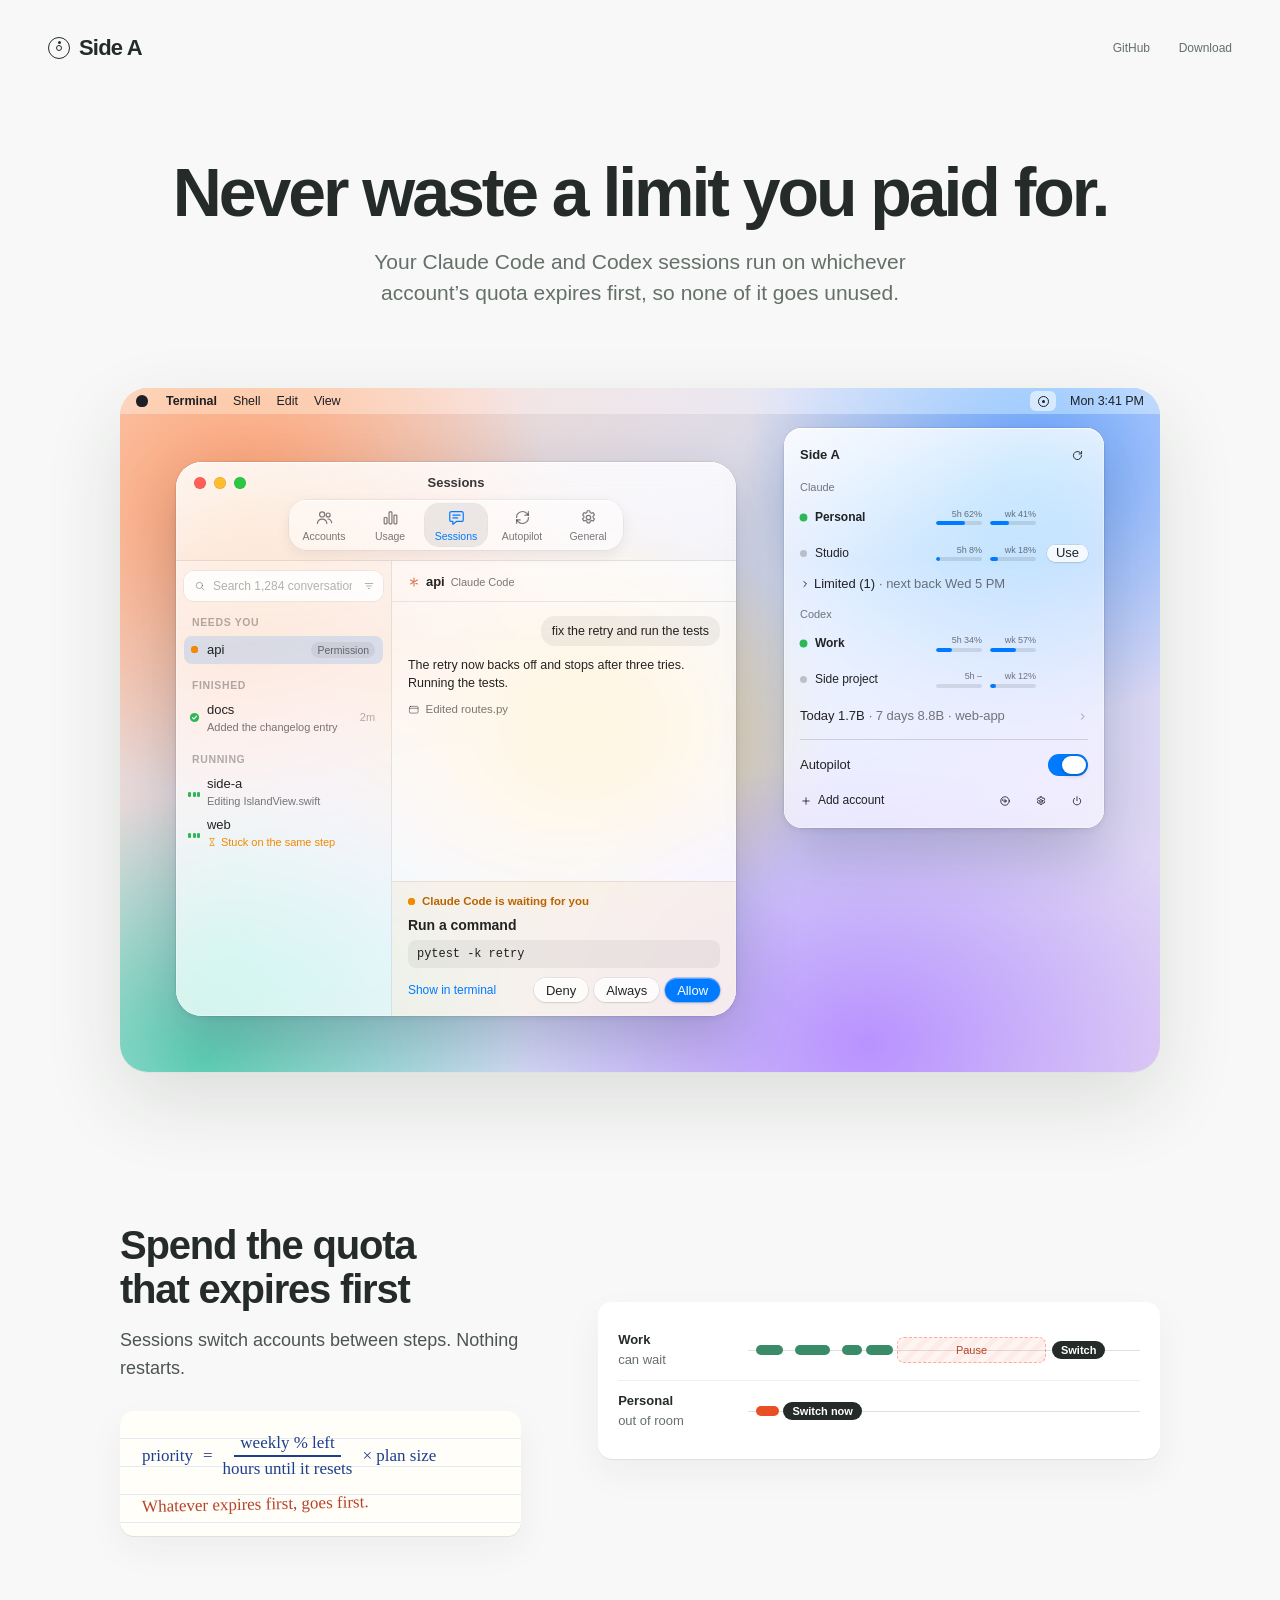
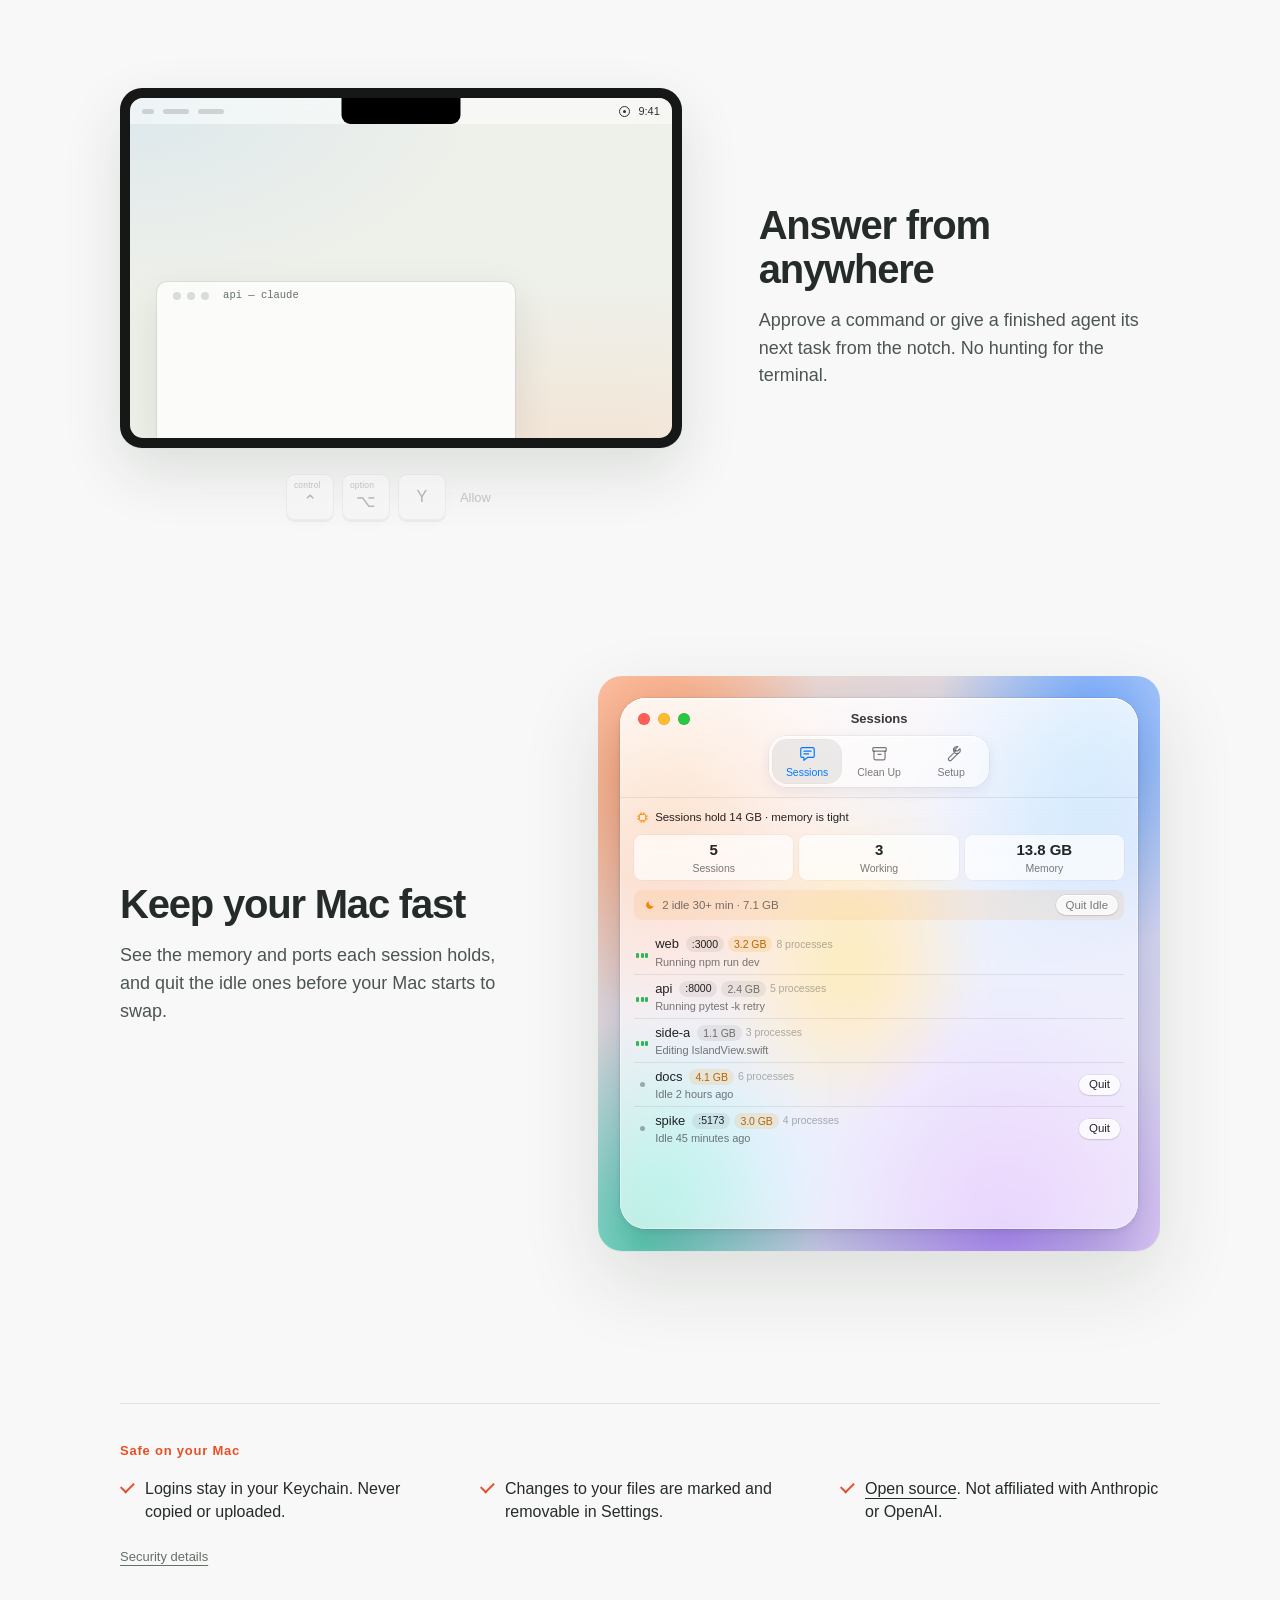
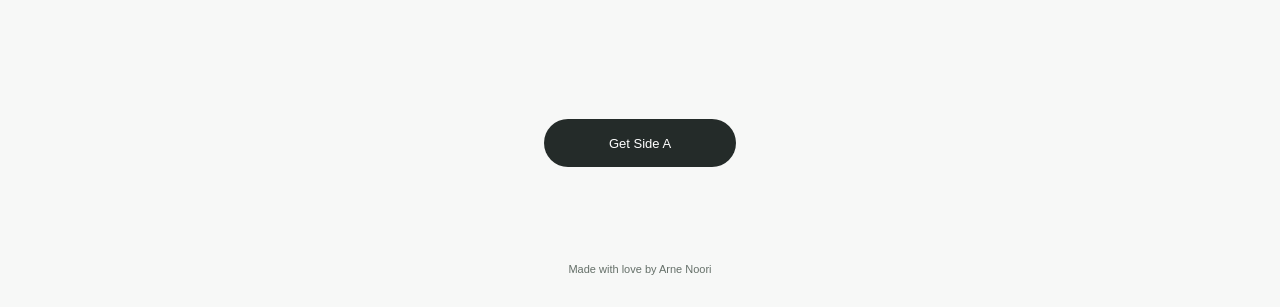
==== commit 49468623: "site: update the Side A download experience" ====
--- a/docs/how/index.html
+++ b/docs/how/index.html
@@ -9,10 +9,10 @@
   <link rel="canonical" href="https://getsidea.com/how/" />
   <link rel="icon" type="image/svg+xml" href="../favicon.svg" />
   <title>How Side A works</title>
-  <script type="module" crossorigin src="../assets/how-BfbSiha1.js"></script>
-  <link rel="modulepreload" crossorigin href="../assets/analytics-CnTxUk2r.js">
-  <link rel="stylesheet" crossorigin href="../assets/analytics-EBHkNbbf.css">
-  <link rel="stylesheet" crossorigin href="../assets/how-Cx4QDDg1.css">
+  <script type="module" crossorigin src="../assets/how-BcEFPGSn.js"></script>
+  <link rel="modulepreload" crossorigin href="../assets/love-egg-CFQO1_m7.js">
+  <link rel="stylesheet" crossorigin href="../assets/love-egg-rX4v1flY.css">
+  <link rel="stylesheet" crossorigin href="../assets/how-JtJca9xy.css">
 </head>
 <body>
   <div class="page how">
@@ -506,10 +506,10 @@
       </section>
 
       <section class="cta">
-        <a class="download" href="../" data-linger="balloons">Get Side A</a>
+        <a class="download" href="../">Get Side A</a>
       </section>
     </main>
-    <footer><a href="https://arne.ai" data-linger="heart">Made with love by Arne Noori</a></footer>
+    <footer><a href="https://arne.ai" data-love-egg>Made with love by Arne Noori</a></footer>
   </div>
 </body>
 </html>
--- a/docs/assets/love-egg-rX4v1flY.css
+++ b/docs/assets/love-egg-rX4v1flY.css
@@ -0,0 +1 @@
+:root{color:#242b29;font-synthesis:none;--ink:#242b29;--muted:#657069;--line:#dfe3df;--orange:#e94f24;--ease-out:cubic-bezier(.23, 1, .32, 1);--lightningcss-light:initial;--lightningcss-dark: ;color-scheme:light;-webkit-font-smoothing:antialiased;background:#f7f8f7;font-family:-apple-system,BlinkMacSystemFont,Helvetica Neue,sans-serif}::selection{color:var(--ink);background:#e94f2438}img,canvas{-webkit-user-drag:none;-webkit-user-select:none;user-select:none}*{box-sizing:border-box}body{margin:0}button,a{-webkit-tap-highlight-color:transparent;touch-action:manipulation}button{font:inherit;color:inherit;cursor:pointer}a{color:inherit;text-underline-offset:4px}button:focus-visible,a:focus-visible,canvas:focus-visible,summary:focus-visible{outline:2px solid var(--orange);outline-offset:5px}button:active,.download:active{transform:scale(.97)}button,.download{transition:color .12s ease, background-color .12s ease, transform .16s var(--ease-out)}.page{flex-direction:column;width:min(1440px,100%);min-height:100svh;margin:auto;padding:26px 48px 16px;display:flex}header{justify-content:space-between;align-items:center;min-height:44px;display:flex}.wordmark{letter-spacing:-.8px;align-items:center;gap:9px;font-size:22px;font-weight:600;text-decoration:none;display:flex}.disc-mark{width:22px;height:22px;transition:transform .3s var(--ease-out);border:1.5px solid;border-radius:50%;position:relative}.disc-mark:before{content:"";background:currentColor;border-radius:50%;width:3px;height:3px;margin-left:-1.5px;position:absolute;top:3px;left:50%}.disc-mark:after{content:"";border:1.5px solid;border-radius:50%;position:absolute;inset:7px}.quiet-button,footer a{background:0 0;border:0;min-width:44px;min-height:44px;padding:10px 0;font-size:12px}main{flex-direction:column;flex:1;justify-content:center;align-items:center;padding:20px 0;display:flex}.stage{width:min(800px,100%);height:clamp(300px,60svh,580px);position:relative}.stage canvas{touch-action:pan-y;opacity:0;width:100%;height:100%;transition:opacity .2s var(--ease-out);display:block}.stage.ready canvas{opacity:1}.fallback{object-fit:contain;pointer-events:none;width:85%;height:100%;position:absolute;top:0;left:7.5%}.stage.ready .fallback{visibility:hidden;transition:visibility 0s .22s}@view-transition{navigation:auto}::view-transition-group(root){animation-duration:.18s;animation-timing-function:var(--ease-out)}header{view-transition-name:header}.download-area{text-align:center;padding:20px 0 8px}.download{background:var(--ink);color:#fff;border-radius:30px;justify-content:center;align-items:center;gap:10px;min-width:192px;min-height:48px;padding:14px 24px;font-size:13px;font-weight:500;text-decoration:none;display:inline-flex}@media (hover:hover) and (pointer:fine){.download:hover{background:#3b4540}}.download[aria-disabled=true]{color:#747c77;cursor:default;background:#e6e9e6}.requirements{color:var(--muted);margin:14px 0 0;font-size:11px}footer{color:var(--muted);justify-content:center;display:flex}footer a{font-size:11px;text-decoration:none}.text-button{font:inherit;text-underline-offset:4px;background:0 0;border:0;padding:0;text-decoration:underline}@media (hover:hover) and (pointer:fine){footer a:hover,.quiet-button:hover{color:var(--ink)}}dialog{color:var(--ink);background:#fafbf9;border:1px solid #e0e4df;border-radius:22px;width:min(390px,100% - 32px);max-height:calc(100svh - 48px);padding:32px;overflow-y:auto;box-shadow:0 24px 90px #20282024}dialog::backdrop{-webkit-backdrop-filter:blur(8px);backdrop-filter:blur(8px);background:#20282030}dialog[open]{opacity:1;transition:opacity .2s var(--ease-out), transform .2s var(--ease-out);transform:none}dialog[open]::backdrop{opacity:1;transition:opacity .2s var(--ease-out)}@starting-style{dialog[open]{opacity:0;transform:scale(.96)}dialog[open]::backdrop{opacity:0}}dialog h2{letter-spacing:-.8px;margin:0 0 28px;font-size:26px;font-weight:600}dialog p{color:#626b65;font-size:13px;line-height:1.6}.close{background:0 0;border:0;width:44px;height:44px;font-size:25px;position:absolute;top:12px;right:12px}.steps{counter-reset:step;margin:0 0 28px;padding:0;list-style:none}.steps li{align-items:baseline;gap:16px;margin:22px 0;font-size:14px;line-height:1.5;display:flex}.steps li:before{counter-increment:step;content:counter(step);color:var(--muted);font-variant-numeric:tabular-nums;font-size:12px}details{border-top:1px solid var(--line);padding-top:8px;font-size:12px}summary{cursor:pointer;min-height:44px;color:var(--muted);align-content:center;display:list-item}.sr-only{clip:rect(0,0,0,0);white-space:nowrap;border:0;width:1px;height:1px;margin:-1px;padding:0;position:absolute;overflow:hidden}@media (width<=600px){.page{padding:18px 22px 10px}.wordmark{font-size:20px}main{padding:24px 0}.stage{width:100%;height:clamp(300px,53svh,470px)}.download-area{padding-top:22px}dialog{padding:28px}}@media (prefers-reduced-motion:reduce){button:active,.download:active{transform:none}@starting-style{dialog[open]{transform:none}}*{scroll-behavior:auto!important}}nav{align-items:center;gap:22px;display:flex}.quiet-button{color:var(--muted);align-items:center;line-height:1;text-decoration:none;display:inline-flex}.title{text-align:center;max-width:640px;padding:8px 0 0}.title h1{letter-spacing:-.035em;text-wrap:balance;margin:0;font-size:clamp(30px,4.4vw,48px);font-weight:600;line-height:1.06}.title p{color:var(--muted);text-wrap:balance;max-width:470px;margin:14px auto 0;font-size:clamp(15px,1.5vw,18px);line-height:1.45}.stage{height:clamp(280px,50svh,520px)}.how-link{margin:14px 0 0;font-size:12px}.how-link a{color:var(--muted);text-decoration:none}@media (hover:hover) and (pointer:fine){.how-link a:hover{color:var(--ink);text-decoration:underline}}.fx-veil,.fx-layer{pointer-events:none;width:100%;height:100%;position:fixed;inset:0}.fx-veil{z-index:1000;opacity:0;background:#1c1c1e33}.fx-layer{z-index:1001}[data-love-egg]{--love:0;--bubble-h:28px;--ink-nudge:2px;z-index:1002;justify-content:center;align-items:center;display:inline-flex;position:relative}[data-love-egg].loving{color:color-mix(in srgb, #fff calc(var(--love) * 100%), var(--muted));transform:translateY(calc(var(--love) * -8px))}[data-love-egg].loving:before{content:"";z-index:-1;left:-12px;right:-12px;top:calc(50% - var(--bubble-h) / 2 + var(--ink-nudge));height:var(--bubble-h);border-radius:calc(var(--bubble-h) / 2);opacity:var(--love);transform:scale(calc(.8 + .2 * var(--love)));background:linear-gradient(#2b8dff,#0a7cff);position:absolute;box-shadow:0 4px 14px #0a7cff40}[data-love-egg].loving:after{content:"Send with love";left:50%;bottom:calc(50% + var(--bubble-h) / 2 + var(--ink-nudge) + 5px);letter-spacing:.06em;text-transform:uppercase;color:#8e8e93;opacity:var(--love);white-space:nowrap;font-size:8.5px;font-weight:600;line-height:1;position:absolute;transform:translate(-50%)}
--- a/docs/assets/how-JtJca9xy.css
+++ b/docs/assets/how-JtJca9xy.css
@@ -0,0 +1 @@
+.how{--content:1040px;--section-gap:clamp(88px, 12vw, 152px)}.how main{width:min(var(--content), 100%);margin:0 auto;padding:clamp(40px,7vw,88px) 0 24px;display:block}.how section{padding:0 0 var(--section-gap)}.how h1{letter-spacing:-.045em;margin:0 0 20px;font-size:clamp(40px,6.2vw,68px);font-weight:650;line-height:1.02}.how h2{letter-spacing:-.03em;margin:0 0 16px;font-size:clamp(28px,3.4vw,40px);font-weight:600;line-height:1.08}.how p{color:#4c5550;margin:0 0 18px;font-size:17px;line-height:1.55}.how code{background:#eceeec;border-radius:5px;padding:2px 5px;font:14px ui-monospace,SF Mono,Menlo,monospace}.how h1,.how h2{text-wrap:balance}.how .eyebrow{letter-spacing:.06em;color:var(--orange);font-variant-numeric:tabular-nums;margin:0 0 14px;font-size:13px;font-weight:600;line-height:1}.hero{text-align:center}.how .subline{max-width:540px;color:var(--muted);text-wrap:balance;margin:0 auto;font-size:clamp(18px,1.8vw,21px);line-height:1.45}.pillar{grid-template-columns:minmax(0,5fr) minmax(0,7fr);align-items:center;gap:clamp(40px,6vw,80px);display:grid}.pillar:nth-of-type(odd){grid-template-columns:minmax(0,7fr) minmax(0,5fr)}.pillar:nth-of-type(odd) .pillar-text{order:2}.pillar-text>p:not(.eyebrow){max-width:400px;font-size:18px}.pillar-demo>*+*{margin-top:20px!important}.paper{box-shadow:0 1px 0 var(--line), 0 14px 36px #2028200d;background:#fffef8 repeating-linear-gradient(#0000 0 27px,#e6ebf3 27px 28px);border-radius:14px;margin:28px 0 0;padding:22px 22px 18px}.hand{color:#1d3f8f;font-family:Noteworthy,Bradley Hand,Segoe Print,Comic Sans MS,cursive}.formula{flex-wrap:wrap;align-items:center;gap:8px 10px;font-size:17px;display:flex}.frac{text-align:center;flex-direction:column;align-items:center;display:inline-flex}.frac span:first-child{border-bottom:2px solid;padding:0 6px 2px}.frac span:last-child{padding-top:2px}.trust-strip{border-top:1px solid var(--line);padding-top:40px!important}.how .trust-strip .eyebrow{letter-spacing:.06em;margin:0 0 20px;font-size:13px}.trust{grid-template-columns:repeat(3,minmax(0,1fr));gap:16px 40px;margin:0;padding:0;list-style:none;display:grid}.trust li{color:var(--ink);align-items:baseline;gap:12px;font-size:16px;line-height:1.45;display:flex}.trust li:before{content:"";border:solid var(--orange);border-width:0 2px 2px 0;flex:none;width:6px;height:11px;margin:0 3px 0 2px;transform:rotate(45deg)translateY(-2px)}.fine{color:var(--muted)!important;margin:24px 0 0!important;font-size:13px!important}.how .cta{text-align:center;padding-bottom:56px}@media (width<=820px){.pillar,.pillar:nth-of-type(odd){grid-template-columns:minmax(0,1fr);gap:32px}.pillar:nth-of-type(odd) .pillar-text{order:0}.trust{grid-template-columns:minmax(0,1fr)}}.how .paper .note{color:#b7432a;transform-origin:0;margin:16px 0 0;font-size:17px;line-height:1.4;transform:rotate(-1.2deg)}.note-mark{display:inline-block;position:relative}.note-mark svg{pointer-events:none;width:100%;height:10px;position:absolute;bottom:-6px;left:0;overflow:visible}.note-mark path{fill:none;stroke:#b7432a;stroke-width:2.2px;stroke-linecap:round;stroke-dasharray:400;stroke-dashoffset:400px;transition:stroke-dashoffset .7s var(--ease-out) .5s}.seen .note-mark path{stroke-dashoffset:0}@media (prefers-reduced-motion:reduce){.note-mark path{transition:none}}.timeline{--label:130px;box-shadow:0 1px 0 var(--line), 0 14px 36px #2028200d;background:#fff;border-radius:14px;margin:0;padding:18px 20px;position:relative}.lane{grid-template-columns:var(--label) minmax(0, 1fr);align-items:center;gap:0;padding:10px 0;display:grid}.lane+.lane{border-top:1px solid #eef0ee}.how .lane-label{color:var(--muted);margin:0;font-size:13px}.lane-label b{color:var(--ink);font-weight:600;display:block}.track{height:34px;position:relative}.track:before{content:"";background:var(--line);height:1px;position:absolute;top:50%;left:0;right:0}.act{background:#3a8b68;border-radius:5px;height:10px;position:absolute;top:12px}.a1{width:7%;left:2%}.a2{width:9%;left:12%}.a3{width:5%;left:24%}.a4{width:7%;left:30%}.b1{background:var(--orange);width:6%;left:2%}.quiet{background:repeating-linear-gradient(135deg,#e94f2410 0 6px,#e94f241c 6px 12px);border:1px dashed #e94f2466;border-radius:7px;justify-content:center;align-items:center;width:38%;display:flex;position:absolute;top:4px;bottom:4px;left:38%}.quiet span{color:#b7432a;white-space:nowrap;font-size:11px;font-weight:500}.trade{background:var(--ink);color:#fff;white-space:nowrap;border-radius:99px;padding:3px 9px;font-size:11px;font-weight:600;position:absolute;top:50%;transform:translate(-50%,-50%)}.t-late{left:calc(76% + 6px);transform:translateY(-50%)}.t-now{left:9%;transform:translateY(-50%)}.track{overflow:hidden}.track:after{content:"";background:linear-gradient(90deg, transparent calc(50% - 1px), var(--ink) calc(50% - 1px) calc(50% + .5px), #ffffffd9 calc(50% + .5px));opacity:0;pointer-events:none;width:200%;animation:11s linear infinite paused sweep;position:absolute;top:0;bottom:0;left:0;transform:translate(-50%)}@keyframes sweep{0%{opacity:0;transform:translate(-50%)}4%{opacity:1}90%{transform:translate(0)}96%{opacity:1}to{opacity:0;transform:translate(0)}}.t-late{animation:11s infinite paused trade-late}.t-now{animation:11s infinite paused trade-now}@keyframes trade-late{0%,67%{opacity:0;transform:translateY(-50%)scale(.7)}71%,96%{opacity:1;transform:translateY(-50%)scale(1)}to{opacity:0;transform:translateY(-50%)scale(1)}}@keyframes trade-now{0%,8%{opacity:0;transform:translateY(-50%)scale(.7)}12%,96%{opacity:1;transform:translateY(-50%)scale(1)}to{opacity:0;transform:translateY(-50%)scale(1)}}[data-demo].playing .eq i,[data-demo].playing .track:after,[data-demo].playing .trade{animation-play-state:running}.how{--spring-open:cubic-bezier(.2, .9, .25, 1.02);--spring-settle:cubic-bezier(.25, .8, .3, 1)}@supports (transition-timing-function:linear(0, 1)){.how{--spring-open:linear(0, .038, .131, .249, .376, .499, .611, .707, .788, .853, .904, .942, .969, .989, 1.002, 1.009, 1.013, 1.015, 1.015, 1.014, 1.012, 1.01, 1.008, 1.007, 1.005, 1.004, 1.003, 1.002, 1.001, 1.001, 1);--spring-settle:linear(0, .053, .167, .301, .431, .547, .645, .726, .79, .841, .881, .911, .934, .951, .964, .973, .981, .986, .99, .992, .995, .996, .997, .998, .999, 1)}}.island-demo{margin:0}.mac{box-shadow:0 1px 0 var(--line), 0 24px 60px #2028201f;background:#161817;border-radius:22px;padding:10px}.screen{background:radial-gradient(120% 90% at 85% 110%,#f4e3d2 0%,#0000 60%),radial-gradient(90% 80% at 0 0,#dde8ec 0%,#0000 70%),#eef0ea;border-radius:13px;height:340px;position:relative;overflow:hidden}.menubar{-webkit-backdrop-filter:blur(16px)saturate(170%);backdrop-filter:blur(16px)saturate(170%);color:#2b302e;background:#ffffff8c;justify-content:space-between;align-items:center;height:26px;padding:0 12px;font-size:11px;font-weight:500;display:flex;position:absolute;inset:0 0 auto}.menubar-left{gap:9px;display:flex}.menubar-left i{background:#2b302e2e;border-radius:3px;width:26px;height:5px}.menubar-left i:first-child{width:12px}.menubar-right{align-items:center;gap:8px;display:flex}.mini-disc{border:1.2px solid;border-radius:50%;width:11px;height:11px;position:relative}.mini-disc:after{content:"";background:currentColor;border-radius:50%;position:absolute;inset:3px}.term{color:#2b302e;width:min(66%,440px);height:46%;transition:transform .3s var(--ease-out), box-shadow .3s ease;background:#fbfbf9;border-radius:10px 10px 0 0;padding:0 16px;font:11.5px/1.65 ui-monospace,SF Mono,Menlo,monospace;position:absolute;bottom:0;left:5%;overflow:hidden;box-shadow:0 0 0 1px #20282012,0 14px 40px #2028201a}.term.raised{animation:raise .9s var(--ease-out)}@keyframes raise{30%{transform:translateY(-8px);box-shadow:0 0 0 2px #e94f2440,0 24px 50px #20282026}}.term-bar{height:28px;color:var(--muted);align-items:center;gap:6px;font-size:10.5px;display:flex}.term-bar i{background:#d9ddd9;border-radius:50%;width:8px;height:8px}.term-bar span{margin-left:8px}.how .term p{font:inherit;color:inherit;white-space:nowrap;text-overflow:ellipsis;animation:line-in .26s var(--ease-out) both;margin:0;overflow:hidden}.how .term .wait{color:#b7432a}.how .term .ran{color:#2f7d58}@keyframes line-in{0%{opacity:0;transform:translateY(3px)}}.island{--notch-h:26px;--ear:0px;--r:9px;z-index:2;width:var(--w,120px);height:var(--h,26px);transition:width .56s var(--spring-settle), height .56s var(--spring-settle);position:absolute;top:0;left:50%;transform:translate(-50%)}.island.large{--ear:12px;--r:24px;transition-duration:.66s;transition-timing-function:var(--spring-open)}.island-demo:is([data-state=compact],[data-state=ok]) .island{--ear:6px;--r:13px}.island:before,.island:after{content:"";width:var(--ear);height:var(--ear);transition:width .4s var(--spring-settle), height .4s var(--spring-settle);position:absolute;top:0}.island:before{background:radial-gradient(circle farthest-side at 0 100%,#0000 calc(100% - .6px),#000 100%);right:100%}.island:after{background:radial-gradient(circle farthest-side at 100% 100%,#0000 calc(100% - .6px),#000 100%);left:100%}.island-body{border-radius:0 0 var(--r) var(--r);color:#fff;transition:border-radius .5s var(--spring-settle), box-shadow .4s ease;text-align:left;letter-spacing:-.005em;-webkit-font-smoothing:antialiased;background:#000;font:12px/1.35 -apple-system,BlinkMacSystemFont,SF Pro Text,sans-serif;position:absolute;inset:0;overflow:hidden;box-shadow:0 0 #0000}.island-demo:is([data-state=compact],[data-state=ok]) .island-body{box-shadow:0 3px 12px #00000040}.island.large .island-body{box-shadow:0 8px 36px #00000073}.island-body:after{content:"";border-radius:inherit;pointer-events:none;-webkit-mask-composite:xor;opacity:0;background:linear-gradient(#fff0,#ffffff21);padding:1px;transition:opacity .3s;position:absolute;inset:0;-webkit-mask:linear-gradient(#000 0 0) content-box,linear-gradient(#000 0 0);-webkit-mask-composite:xor,source-over;mask:linear-gradient(#000 0 0) content-box exclude,linear-gradient(#000 0 0)}.island-demo:not([data-state=rest]) .island-body:after{opacity:1}.island svg{fill:none;stroke:currentColor;stroke-width:2.4px;stroke-linecap:round;stroke-linejoin:round;flex:none;width:1em;height:1em}.pane{opacity:0;filter:blur(8px);visibility:hidden;transform-origin:50% 0;transition:opacity .12s ease-out,filter 0s .12s,transform 0s .12s,visibility 0s .12s;position:absolute;top:0;left:50%;transform:translate(-50%)scale(.96)}.pane.on{opacity:1;filter:none;visibility:visible;transition:opacity .26s ease-out 70ms,filter .26s ease-out 70ms,transform .26s ease-out 70ms,visibility;transform:translate(-50%)}.how .island p{font-size:inherit;line-height:inherit;color:inherit;margin:0}.island button{font:inherit;letter-spacing:inherit;color:inherit;-webkit-tap-highlight-color:transparent;margin:0}.island button:focus-visible{outline-offset:2px;outline:2.5px solid #0a84ff}.island .i-field:focus-visible{outline:none;box-shadow:inset 0 0 0 1px #ffffff2e}.strip{width:calc(var(--notch-w) + 84px);height:var(--notch-h);cursor:pointer;background:0 0;border:0;align-items:center;padding:0;display:flex}.strip-l{align-items:center;padding-left:12px;font-size:14px;display:flex}.strip-gap{flex:1}.strip-r{align-items:center;padding-right:14px;font-size:12px;display:flex}.beacon{background:#ff9f0a;border-radius:50%;width:7px;height:7px;position:relative}.beacon:after{content:"";border:1.5px solid #ff9f0a;border-radius:50%;animation:1.6s ease-out infinite beacon;position:absolute;inset:0}@keyframes beacon{0%{opacity:.7;transform:scale(1)}to{opacity:0;transform:scale(2.6)}}.result{stroke-width:3.2px!important}.result.allow,.result.sent{color:#30d158}.result.deny{color:#ff6961}.glyph.claude{color:#d97857;stroke-width:2.8px}.glyph.codex{color:#ebebeb}.card{width:var(--card-w,460px);padding:0 20px 16px}.card.event{width:var(--event-w,380px)}.band{height:var(--notch-h);align-items:center;display:flex}.band-l,.band-r{flex:1;align-items:center;min-width:0;display:flex}.band-l{color:#ffffffbf;white-space:nowrap;gap:5px;font-size:12px;font-weight:600}.band-l .glyph{font-size:12px}.band-r{justify-content:flex-end}.band-gap{width:calc(var(--notch-w) + 12px);flex:none}.done-l{color:#30d158;gap:6px}.done-l svg{color:#30d158;font-size:13px}.card-body{padding-top:6px}.how .island .i-context{color:#ffffffe6;white-space:nowrap;align-items:center;gap:6px;margin-bottom:8px;font-size:12px;font-weight:500;display:flex;overflow:hidden}.how .island .dim{color:#ffffff80;white-space:pre}.how .island .i-head{letter-spacing:-.012em;color:#fff;margin-bottom:8px;font-size:17px;font-weight:600;line-height:1.25}.how .island .i-cmd{color:#ffffffeb;white-space:nowrap;text-overflow:ellipsis;background:#ffffff12;border-radius:12px;padding:10px 12px;font:12px/1.4 ui-monospace,SF Mono,Menlo,monospace;overflow:hidden;box-shadow:inset 0 0 0 1px #ffffff0f}.i-buttons{gap:8px;margin-top:14px;display:flex}.i-btn{color:#fff;cursor:pointer;background:#ffffff1f;border:0;border-radius:11px;flex:1;height:34px;padding:0 10px;font-weight:600;transition:background-color .15s ease-out,transform .12s ease-out;font-size:13px!important}.i-btn.primary{background:#fff;color:#000!important}.i-btn.pill{border-radius:15px;flex:none;height:30px;padding:0 16px}.i-btn:active{transform:scale(.97)}@media (hover:hover) and (pointer:fine){.i-btn:hover{background:#ffffff2b}.i-btn.primary:hover{background:#ededed}.i-quiet:hover,.i-icon:hover{color:#fffffff2}.i-icon:hover{background:#ffffff1f}}.i-foot{align-items:center;gap:14px;margin-top:14px;font-size:11px;font-weight:500;display:flex}.i-quiet{color:#ffffff8c;cursor:pointer;background:0 0;border:0;padding:0;transition:color .12s ease-out;font-size:11px!important}.island .spacer{flex:1}.i-keys{color:#ffffff73;white-space:nowrap;gap:10px;display:flex}.i-keys kbd{background:#ffffff1a;border-radius:4px;margin-right:4px;padding:1.5px 4px;font:600 10px -apple-system,BlinkMacSystemFont,sans-serif}.i-icon{color:#ffffff8c;cursor:pointer;background:0 0;border:0;border-radius:11px;place-items:center;width:22px;height:22px;padding:0;font-size:11px;transition:background-color .12s ease-out,color .12s ease-out;display:inline-grid}.event-row{align-items:center;gap:12px;margin-top:8px;display:flex}.how .island .event-text{color:#fff9;flex-direction:column;flex:1;gap:2px;min-width:0;font-size:12px;display:flex}.event-text b{color:#fff;font-size:14px;font-weight:600}.event-row .i-icon{font-size:13px}.disc{background:radial-gradient(circle,#000 0 9%,#8c8c8c 9.5% 21%,#0000 21.5%),conic-gradient(#ccc,#add6f5,#ebebeb,#f5c2e0,#bdbdbd,#f0e6a8,#ccc);border-radius:50%;flex:none;width:14px;height:14px}.i-reply{padding-top:4px}.i-reply .i-context b{color:#fff;font-size:13px;font-weight:600}.i-field-row{align-items:flex-end;gap:8px;display:flex}.i-field{color:#fff;background:#ffffff14;border:0;border-radius:10px;outline:none;flex:1;min-width:0;height:32px;padding:0 10px;font:13px -apple-system,BlinkMacSystemFont,sans-serif}.i-field::placeholder{color:#ffffff59}.how .island .i-hint{color:#ffffff73;margin-top:6px;font-size:11px}.keys{cursor:pointer;background:0 0;border:0;border-radius:14px;justify-content:center;align-items:center;gap:8px;margin:22px auto 0;padding:4px 10px;transition:opacity .25s;display:flex}.keys:disabled{opacity:.35;cursor:default}.key{color:#3a423e;background:linear-gradient(#fff,#f3f4f2);border:1px solid #d6dbd6;border-radius:9px;justify-content:center;align-items:flex-end;min-width:48px;height:46px;padding:0 0 7px;font-size:17px;transition:transform 90ms,box-shadow 90ms,background-color 90ms,color 90ms;display:inline-flex;position:relative;box-shadow:0 2px #cdd3cd,0 6px 14px #2028200d}.key small{color:var(--muted);letter-spacing:.02em;font-size:8.5px;position:absolute;top:5px;left:7px}.key.letter{align-items:center;padding:0;font-size:16px;font-weight:500}.key.down,.keys:not(:disabled):active .key{color:var(--orange);background:#eef0ee;transform:translateY(2px);box-shadow:0 0 #cdd3cd,0 2px 6px #2028200d}.keys-label{min-width:56px;color:var(--muted);text-align:left;margin-left:6px;font-size:13px}@media (width<=700px){.screen{height:318px}.term{width:84%;height:40%;left:4%}.timeline{--label:0px;padding:14px 16px}.lane{grid-template-columns:minmax(0,1fr);gap:4px}.lane-label b{margin-right:6px;display:inline}}@media (width<=520px){.island-demo{margin-left:-6px;margin-right:-6px}.mac{border-radius:18px;padding:7px}.card{padding:0 14px 14px}.i-keys .opt{display:none}.how .island .i-head{font-size:16px}}@media (prefers-reduced-motion:reduce){.island,.island.large,.island:before,.island:after,.island-body{transition-duration:.2s!important;transition-timing-function:ease-in-out!important}.pane,.pane.on{filter:none!important;transform:translate(-50%)!important}.beacon:after,.term.raised,.how .term p{animation:none!important}.track:after{display:none}.trade{opacity:1;animation:none!important}.key,.i-btn{transition:background-color .12s,color .12s}.key.down,.i-btn:active,.keys:active .key{transform:none!important}}.desk{--m-ink:#000000db;--m-2:#00000085;--m-3:#0000004d;--m-4:#0000001a;--m-line:#00000014;--m-accent:#007aff;--m-green:#2cb855;--m-orange:#f08a00;--m-red:#ff3b30;--m-glide:cubic-bezier(.23, 1, .32, 1);isolation:isolate;text-align:left;color:var(--m-ink);letter-spacing:-.003em;-webkit-font-smoothing:antialiased;box-shadow:0 1px 0 var(--line), 0 30px 80px #2028201f;background:radial-gradient(42% 60% at 12% 18%,#ff9f6e 0%,#ff9f6e00 70%),radial-gradient(40% 55% at 88% 10%,#6fa8ff 0%,#6fa8ff00 70%),radial-gradient(50% 60% at 72% 96%,#b892ff 0%,#b892ff00 70%),radial-gradient(45% 55% at 8% 98%,#5fd0b5 0%,#5fd0b500 70%),radial-gradient(35% 45% at 45%,#ffd27a 0%,#ffd27a00 70%),linear-gradient(135deg,#f7d5c3,#d3def6 55%,#e3d3f3);border-radius:28px;grid-template-columns:minmax(0,560px) 320px;justify-content:center;align-items:start;column-gap:48px;margin:clamp(48px,7vw,80px) 0 0;padding:40px 40px 56px;font:13px/1.35 -apple-system,BlinkMacSystemFont,SF Pro Text,Helvetica Neue,sans-serif;display:grid;position:relative;overflow:hidden}.how .desk p{font-size:inherit;line-height:inherit;color:inherit;margin:0}.desk button{font:inherit;color:inherit;letter-spacing:inherit}.desk button:active{transform:none}.desk svg{fill:none;stroke:currentColor;stroke-width:1.7px;stroke-linecap:round;stroke-linejoin:round;flex:none;width:1em;height:1em;overflow:visible}.sprite{width:0;height:0;position:absolute;overflow:hidden}.desk .spacer{flex:1}.desk .sec{color:var(--m-2)}.desk :focus-visible{outline:2px solid color-mix(in srgb, var(--m-accent) 70%, transparent);outline-offset:2px}.desk-bar{z-index:1;color:#1d1f24;-webkit-backdrop-filter:blur(20px)saturate(180%);backdrop-filter:blur(20px)saturate(180%);background:#ffffff5c;align-items:center;gap:18px;height:26px;padding:0 16px;font-size:12.5px;font-weight:500;display:flex;position:absolute;inset:0 0 auto}.desk-apple{background:#1d1f24;border-radius:50% 50% 45% 45%;width:12px;height:12px}.desk-menus{gap:16px;display:flex}.desk-menus span{font-weight:400}.desk-right{align-items:center;gap:14px;margin-left:auto;display:flex}.desk-status{background:#ffffff8c;border-radius:6px;place-items:center;width:26px;height:20px;display:grid}.glass{isolation:isolate;-webkit-backdrop-filter:blur(28px)saturate(185%);backdrop-filter:blur(28px)saturate(185%);background:#ffffff8f;position:relative;box-shadow:inset 0 0 0 .5px #ffffffb3,inset 0 1px #ffffffe6,0 0 0 .5px #141e3c24,0 2px 6px #141e3c14,0 24px 60px #141e3c38}.glass:before{content:"";z-index:-1;border-radius:inherit;pointer-events:none;background:linear-gradient(#ffffff8c,#fff0 34%),radial-gradient(120% 60% at 0 0,#ffffff59,#0000 60%);position:absolute;inset:0}.push,.mini-btn{cursor:pointer;white-space:nowrap;transition:background-color .12s ease, transform .16s var(--m-glide), box-shadow .12s ease;background:#ffffffc7;border:0;border-radius:99px;justify-content:center;align-items:center;display:inline-flex;box-shadow:inset 0 1px #ffffffe6,0 0 0 .5px #00000021,0 1px 2px #0000001a}.push{height:24px;padding:0 12px;font-size:12.5px}.mini-btn{height:17px;padding:0 9px;font-size:10.5px}.push:active,.mini-btn:active{background:#ebedf2e6;transform:scale(.96)}.push.prominent{background:var(--m-accent);color:#fff;box-shadow:inset 0 1px #ffffff59,0 0 0 .5px #003ca066,0 1px 3px #0050c84d}.push.prominent:active{background:#0066d6}.push:disabled{opacity:.45;cursor:default;transform:none}@media (hover:hover) and (pointer:fine){.push:not(:disabled):not(.prominent):hover,.mini-btn:hover{background:#fff}.push.prominent:hover{background:#1a86ff}}.switch{cursor:pointer;background:#0000001f;border:0;border-radius:99px;flex:none;width:40px;height:22px;padding:0;transition:background-color .24s;position:relative;box-shadow:inset 0 0 0 .5px #0000000f}.switch span{width:24px;height:18px;transition:transform .38s cubic-bezier(.3, 1.35, .45, 1), width .2s var(--m-glide), background-color .2s ease;background:#fff;border-radius:99px;position:absolute;top:2px;left:2px;box-shadow:0 0 0 .5px #00000014,0 2px 5px #0003}.switch[aria-checked=true]{background:var(--m-accent)}.switch[aria-checked=true] span{transform:translate(12px)}.switch:active span{background:#ffffffd1;width:28px}.switch[aria-checked=true]:active span{transform:translate(8px)}.mini{flex-direction:column;align-items:flex-end;gap:2px;display:inline-flex}.mini-l,.mini-r{font-variant-numeric:tabular-nums;color:var(--m-2);white-space:nowrap;font-size:9px;line-height:1.15}.mini-r{color:var(--m-3)}.mini-bar{background:var(--m-4);border-radius:2px;width:46px;height:4px;display:block;overflow:hidden}.mini-bar i{height:100%;width:calc(var(--p,0) * 1%);background:var(--m-accent);transition:width .9s var(--m-glide), background-color .3s ease;border-radius:2px;display:block}.warn>.mini-bar i,.mini-bar.warn i{background:var(--m-orange)}.full>.mini-bar i,.mini-bar.full i{background:var(--m-red)}.mini-bar.wide{width:100%}.mm{border-radius:18px;flex-direction:column;grid-area:1/2;gap:14px;width:320px;max-width:100%;padding:16px;display:flex}.mm-head{justify-content:space-between;align-items:center;display:flex}.how .desk .mm-title{font-size:13px;font-weight:600}.mm-icon{color:#000000b8;cursor:default;background:0 0;border:0;border-radius:6px;place-items:center;width:22px;height:22px;padding:0;font-size:13.5px;display:inline-grid}button.mm-icon{cursor:pointer;transition:background-color .12s}button.mm-icon:active{background:#0000001a}.mm-icon.spinning svg{animation:mm-spin .7s var(--m-glide)}@keyframes mm-spin{to{transform:rotate(360deg)}}.mm-group{flex-direction:column;gap:8px;display:flex}.how .desk .mm-provider{color:var(--m-2);font-size:11px;font-weight:500}.mm-row{border-radius:8px;grid-template-columns:7px minmax(0,1fr) auto auto 44px;align-items:center;column-gap:8px;min-height:28px;margin:0 -6px;padding:0 6px;display:grid}.mm-row[data-account]{cursor:pointer}.mm-dot{background:#0003;border-radius:50%;width:7px;height:7px;transition:background-color .2s,transform .3s cubic-bezier(.3,1.4,.5,1)}.mm-row.active .mm-dot{background:var(--m-green);transform:scale(1.12)}.mm-name{white-space:nowrap;text-overflow:ellipsis;min-width:0;font-size:12px;overflow:hidden}.mm-name small{color:var(--m-2);font-size:10px;display:block}.mm-row.active .mm-name{font-weight:600}.mm-use{justify-content:flex-end;display:flex}.mm-row.active .mini-btn{visibility:hidden}.mm-limited,.mm-today{text-align:left;cursor:pointer;white-space:nowrap;background:0 0;border:0;align-items:center;gap:4px;width:100%;padding:0;font-size:11px;display:flex}.mm-limited svg{stroke-width:2.4px;font-size:10px;transition:transform .15s ease-out}.mm-limited[aria-expanded=true] svg{transform:rotate(90deg)}.mm-today svg{color:var(--m-3);stroke-width:2.2px;font-size:11px}.mm hr{background:#00000024;border:0;width:100%;height:.5px;margin:0}.mm-auto{justify-content:space-between;align-items:center;font-size:13px;display:flex}.mm-foot{align-items:center;gap:14px;font-size:12px;display:flex}.mm-add{cursor:pointer;background:0 0;border:0;align-items:center;gap:6px;padding:0;font-size:12.5px;display:inline-flex}.mm-add svg{font-size:12px}@media (hover:hover) and (pointer:fine){.mm-row[data-account]:hover{background:#0000000b}button.mm-icon:hover{background:#0000000f}.mm-today:hover span:first-child,.mm-add:hover,.mm-limited:hover{color:#000}}.mw{background:#fafafca8;border-radius:26px;grid-area:1/1;width:100%;margin-top:34px;overflow:hidden}.mw-toolbar{flex-direction:column;align-items:center;padding:12px 14px 10px;display:flex;position:relative}.lights{gap:8px;display:flex;position:absolute;top:15px;left:18px}.lights i{background:#ff5f57;border-radius:50%;width:12px;height:12px;box-shadow:inset 0 0 0 .5px #00000024}.lights i:nth-child(2){background:#febc2e}.lights i:nth-child(3){background:#28c840}.how .desk .mw-title{color:#000000c7;height:18px;font-size:13px;font-weight:600}.mw-tabs{background:#ffffff80;border-radius:18px;gap:2px;margin-top:8px;padding:3px;display:flex;box-shadow:inset 0 1px #ffffffe6,0 0 0 .5px #00000014,0 4px 14px #141e3c14}.mw-tabs button{min-width:64px;color:var(--m-2);cursor:pointer;background:0 0;border:0;border-radius:15px;flex-direction:column;align-items:center;gap:2px;padding:5px 8px 4px;font-size:10.5px;transition:background-color .2s,color .2s;display:flex}.mw-tabs svg{stroke-width:1.5px;font-size:19px}.mw-tabs [aria-selected=true]{color:var(--m-accent);background:#00000012;box-shadow:inset 0 0 0 .5px #0000000a}@media (hover:hover) and (pointer:fine){.mw-tabs [aria-selected=false]:hover{color:var(--m-ink);background:#fff9}}.mw-pane{border-top:.5px solid var(--m-line);scrollbar-width:thin;scrollbar-color:#0003 transparent;height:456px;overflow:auto}.mw-pane[hidden]{display:none}.mw-pane:focus-visible{outline-offset:-3px}.form{padding:6px 20px 22px}.how .desk .f-head{margin:18px 10px 6px;font-size:13px;font-weight:600}.f-section{background:#ffffffb3;border-radius:11px;margin-top:12px;padding:0 12px;box-shadow:0 0 0 .5px #00000012}.f-head+.f-section{margin-top:0}.f-row{justify-content:space-between;align-items:center;gap:12px;min-height:38px;padding:8px 0;display:flex}.f-row+.f-row{border-top:.5px solid var(--m-line)}.f-row.end{justify-content:flex-end}.f-label{flex-direction:column;gap:2px;min-width:0;display:flex}.f-label small,.acct-id small{color:var(--m-2);font-size:11px;line-height:1.3}.f-label .big{font-size:13px;font-weight:600}.how .desk .f-foot{color:var(--m-2);margin:6px 10px 0;font-size:11px;line-height:1.4}.desk .num{font-variant-numeric:tabular-nums;white-space:nowrap}.desk .num.sec{color:var(--m-2)}.field{width:170px;height:22px;font:inherit;color:inherit;background:#fff;border:0;border-radius:6px;padding:0 8px;box-shadow:0 0 0 .5px #00000029,inset 0 1px 1px #0000000a}.field:focus{box-shadow:0 0 0 .5px var(--m-accent), 0 0 0 3.5px #007aff40;outline:none}.segmented{background:#0001;border-radius:99px;padding:2px;display:inline-flex}.segmented button{cursor:pointer;background:0 0;border:0;border-radius:99px;height:20px;padding:0 14px;font-size:12px;transition:background-color .16s,box-shadow .16s}.segmented [aria-checked=true]{background:#fff;box-shadow:0 0 0 .5px #00000014,0 1px 3px #00000024}.popup{background:#fff;border-radius:6px;padding:2px 9px;font-size:12.5px;box-shadow:0 0 0 .5px #00000024,0 1px 2px #00000014}.acct{grid-template-columns:minmax(0,1fr) auto auto 64px;column-gap:12px;display:grid}.acct-id{flex-direction:column;min-width:0;display:flex}.acct-id b{font-weight:500}.acct-id small{white-space:nowrap;text-overflow:ellipsis;overflow:hidden}.acct-act{justify-content:flex-end;display:flex}.in-use{color:#1f8a3f;background:#2cb85521;border-radius:99px;padding:3px 8px;font-size:11px;font-weight:500;display:none}.acct.active .in-use{display:inline-block}.acct.active .push{display:none}.f-section.tiles{grid-template-columns:repeat(3,minmax(0,1fr));gap:10px;padding:12px 14px;display:grid}.tile{flex-direction:column;gap:3px;min-width:0;display:flex}.tile small{color:var(--m-2);font-size:11px}.tile small:last-child{font-size:10px}.tile b{letter-spacing:-.02em;font-variant-numeric:tabular-nums;font-size:21px;font-weight:600}.chart{padding:14px 0 12px}.chart-plot{height:150px;margin-right:30px;position:relative}.grid{height:0;color:var(--m-2);text-align:right;font-variant-numeric:tabular-nums;border-top:.5px solid #0000001a;font-size:9.5px;line-height:0;position:absolute;left:0;right:-30px}.grid.g3{bottom:100%}.grid.g2{bottom:66.67%}.grid.g1{bottom:33.33%}.grid.g0{border-top-color:#0003;bottom:0}.bars{align-items:flex-end;gap:3px;display:flex;position:absolute;inset:0}.bars span{height:calc(var(--h,0) * 1%);transform-origin:50% 100%;transition:transform .7s var(--m-glide);flex-direction:column-reverse;flex:1;display:flex}.bars i{height:calc(var(--s) * 100%);background:var(--m-accent);flex:none;display:block}.bars i+i{background:#34c759;border-radius:2px 2px 0 0}.chart:not(.shown) .bars span{transform:scaleY(0)}@media (hover:hover) and (pointer:fine){.bars:hover span{opacity:.55}.bars span:hover{opacity:1}}.how .desk .chart-x{color:var(--m-2);justify-content:space-between;margin:6px 30px 0 0;font-size:10px;display:flex}.how .desk .chart-key{color:var(--m-2);gap:14px;margin-top:10px;font-size:11px;display:flex}.chart-key span{align-items:center;gap:5px;display:inline-flex}.chart-key span:before{content:"";background:var(--m-accent);border-radius:50%;width:8px;height:8px}.chart-key .k2:before{background:#34c759}.share>span:first-child{flex-direction:column;flex:1;gap:6px;min-width:0;display:flex}.share .mini-bar{height:5px}.rank{grid-template-columns:96px minmax(0,1fr) 46px 50px;column-gap:10px;display:grid}.rank b{font-weight:400}.rank.pick b{font-weight:600}.rank .mini-bar{background:0 0;border-radius:4px;height:8px}.rank .mini-bar i{background:#0003;border-radius:4px;min-width:4px}.rank.pick .mini-bar i{background:var(--m-accent)}.desk .hand{color:var(--m-2);text-align:right;font-family:Noteworthy,Bradley Hand,Segoe Print,cursive;font-weight:700}.how .desk .f-foot.hand{text-align:left;font-size:13px}.rank-tag{color:var(--m-2);text-align:right;font-size:11px;font-weight:500}.rank.pick .rank-tag{color:#1f8a3f}.s-pane{grid-template-columns:216px minmax(0,1fr);display:grid;overflow:hidden}.s-side{border-right:.5px solid var(--m-line);background:#ffffff47;flex-direction:column;min-height:0;padding:10px 8px 8px;display:flex}.s-search{height:30px;transition:box-shadow .22s var(--m-glide);background:#ffffffd9;border-radius:9px;align-items:center;gap:7px;padding:0 8px 0 10px;display:flex;box-shadow:0 0 0 .5px #0000001a}.s-search:focus-within{box-shadow:0 0 0 1px #007aff8c,0 0 0 4px #007aff24}.s-search svg{color:var(--m-3);stroke-width:2px;font-size:12px}.s-search input{min-width:0;font:inherit;color:inherit;background:0 0;border:0;outline:none;flex:1;padding:0;font-size:12px}.s-search input::placeholder{color:var(--m-3)}.s-search input::-webkit-search-cancel-button{-webkit-appearance:none}.s-list{scrollbar-width:none;flex:1;min-height:0;overflow:auto}.how .desk .s-label{letter-spacing:.06em;text-transform:uppercase;color:var(--m-3);padding:14px 8px 5px;font-size:10.5px;font-weight:600}.s-label[hidden]{display:none}.s-row{text-align:left;cursor:pointer;width:100%;height:28px;transition:background-color .18s var(--m-glide);background:0 0;border:0;border-radius:8px;align-items:center;gap:7px;margin-top:1px;padding:0 8px 0 4px;display:flex}.s-row.tall{height:40px}.s-row[hidden]{display:none}.s-row[aria-current=true]{background:#007aff24}@media (hover:hover) and (pointer:fine){.s-row:not([aria-current=true]):hover{background:#0000000b}}.s-lead{flex:none;place-items:center;width:12px;display:grid}.s-main{flex-direction:column;flex:1;gap:1px;min-width:0;display:flex}.s-title{white-space:nowrap;text-overflow:ellipsis;font-size:13px;overflow:hidden}.s-sub{color:var(--m-2);white-space:nowrap;text-overflow:ellipsis;align-items:center;gap:4px;font-size:11px;transition:opacity .22s,filter .22s;display:flex;overflow:hidden}.s-sub.out{opacity:0;filter:blur(3px)}.s-sub.warn{color:var(--m-orange)}.s-sub.warn svg{font-size:10px}.s-sub.mail{color:var(--m-accent)}.s-when{color:var(--m-3);font-variant-numeric:tabular-nums;font-size:11px}.chip{color:#b86400;background:#f08a0021;border-radius:6px;flex:none;height:18px;padding:0 6px;font-size:10.5px;font-weight:500;line-height:18px}.s-row .ok{color:var(--m-green);font-size:11px}.s-row .alt,.s-row.resolved .orig{display:none}.s-row.resolved .s-sub.alt{display:flex}.s-row.resolved .eq.alt{display:inline-flex}.desk .eq{height:11px}.desk .eq i{background:var(--m-green);width:2.5px;animation-play-state:running}.waiting-dot{background:var(--m-orange);border-radius:50%;width:7px;height:7px;position:relative}.waiting-dot:after{content:"";background:var(--m-orange);border-radius:50%;animation:1.8s ease-out infinite m-pulse;position:absolute;inset:0}@keyframes m-pulse{0%{opacity:.5;transform:scale(1)}to{opacity:0;transform:scale(2.6)}}.how .desk .s-empty{color:var(--m-2);text-align:center;padding:28px 8px;font-size:12px}.s-view{background:#ffffff8c;min-width:0;min-height:0}.v{flex-direction:column;height:100%;display:flex}.v[hidden]{display:none}.how .desk .v-head{border-bottom:.5px solid var(--m-line);align-items:baseline;gap:6px;padding:12px 16px 10px;font-size:13px;font-weight:600;display:flex}.v-head svg{color:#d97757;stroke-width:2.2px;align-self:center;font-size:12px}.v-head small{color:var(--m-2);font-size:11px;font-weight:400}.v-body{scrollbar-width:thin;flex-direction:column;flex:1;gap:10px;min-height:0;padding:14px 16px;display:flex;overflow:auto}.how .desk .msg{font-size:12.5px;line-height:1.45}.how .desk .msg.user{background:#0000000e;border-radius:14px;align-self:flex-end;max-width:85%;padding:6px 11px}.how .desk .tool{color:var(--m-2);align-items:center;gap:6px;font-size:11.5px;display:flex}.msg.late{display:none}.v.ran .msg.late{animation:m-in .32s var(--m-glide);display:block}@keyframes m-in{0%{opacity:0;transform:translateY(6px)}}.req,.stuck{border-top:.5px solid var(--m-line);background:#f08a0012;padding:12px 16px 14px}.how .desk .req-kicker{color:#b86400;align-items:center;gap:7px;font-size:11.5px;font-weight:600;display:flex}.how .desk .req-head{margin:6px 0;font-size:14px;font-weight:600}.how .desk .req-detail{background:#0000000d;border-radius:8px;padding:7px 9px;font:12px ui-monospace,SF Mono,Menlo,monospace}.req-actions{align-items:center;gap:6px;margin-top:10px;display:flex}.req-actions .link{color:var(--m-accent);white-space:nowrap;font-size:12px}.v.answered .req{display:none}.how .desk .req-done{border-top:.5px solid var(--m-line);color:#1f8a3f;padding:12px 16px;font-size:12px;font-weight:500;display:none}.v.answered .req-done{animation:m-in .32s var(--m-glide);display:block}.how .desk .stuck p{color:var(--m-2);font-size:12px;line-height:1.4}.reply{border-top:.5px solid var(--m-line);gap:8px;padding:10px 12px;display:flex}.reply input{min-width:0;height:28px;font:inherit;color:inherit;background:#fff;border:0;border-radius:99px;outline:none;flex:1;padding:0 10px;font-size:12px;box-shadow:0 0 0 .5px #00000024}.reply input:focus{box-shadow:0 0 0 1px #007aff8c,0 0 0 4px #007aff24}.reply .push{height:28px}.eq{align-items:flex-end;gap:2px;height:13px;display:inline-flex}.eq i{transform-origin:50% 100%;background:#3a8b68;border-radius:1.5px;width:3px;height:100%;animation:.9s ease-in-out infinite alternate paused eq;transform:scaleY(.45)}.eq i:nth-child(2){animation-duration:.64s;animation-delay:-200ms}.eq i:nth-child(3){animation-duration:1.12s;animation-delay:-500ms}@keyframes eq{0%{transform:scaleY(.25)}to{transform:scaleY(1)}}.desk-status{cursor:pointer;background:0 0;border:0;padding:0;transition:background-color .12s,transform .5s cubic-bezier(.3,1.5,.5,1),opacity .25s}.desk-status[aria-expanded=true]{background:#ffffff8c}.desk-status.gone{opacity:0;transition-duration:.12s,.22s,.2s;transform:scale(0)}.mm,.mw{transition:opacity .2s ease-out, transform .34s var(--m-glide), visibility 0s}.mm{transform-origin:88% -20px}.mm.closed{opacity:0;visibility:hidden;transition:opacity .16s ease-in,transform .2s ease-in,visibility 0s .2s;transform:scale(.94)}.mw.closed{opacity:0;visibility:hidden;transition:opacity .18s ease-in,transform .2s ease-in,visibility 0s .2s;transform:scale(.97)}.mw.minimized{opacity:0;visibility:hidden;transition:transform .46s cubic-bezier(.6,0,.8,.4),opacity .3s ease-in .16s,visibility 0s .46s;transform:translateY(42%)scale(.12,.04)}.lights button{cursor:pointer;background:#ff5f57;border:0;border-radius:50%;place-items:center;width:12px;height:12px;padding:0;display:grid;box-shadow:inset 0 0 0 .5px #00000024}.lights button+button{background:#febc2e}.lights button:after{content:"";opacity:0;background:#5000008c;border-radius:1px;width:6px;height:1.4px;transition:opacity .12s}.lights button:first-child:after{background:linear-gradient(45deg,#0000 44%,#5000008c 44% 56%,#0000 56%),linear-gradient(-45deg,#0000 44%,#5000008c 44% 56%,#0000 56%);width:7px;height:7px}.lights button+button:after{background:#5a320099}.lights:hover button:after,.lights button:focus-visible:after{opacity:1}.desk .lights button:active{filter:brightness(.85)}.mm-icon svg{transform-origin:50%}.desk.solo{border-radius:24px;margin:0;padding:22px;display:block}.desk.solo .mw{margin-top:0}.desk.solo .mw-tabs button{min-width:70px}.desk.solo .mw-pane{height:432px}.lv{flex-direction:column;gap:10px;padding:12px 14px;display:flex}.how .desk .tight{max-height:20px;transition:opacity .3s ease, max-height .36s var(--m-glide), margin .36s var(--m-glide);align-items:center;gap:6px;padding:0 2px;font-size:11.5px;font-weight:500;display:flex;overflow:hidden}.tight svg{color:var(--m-orange);font-size:13px}.how .desk .tight.clear{opacity:0;max-height:0;margin-bottom:-10px}.lv-tiles{grid-template-columns:repeat(3,minmax(0,1fr));gap:6px;display:grid}.how .desk .lv-tiles p{background:#ffffffb3;border-radius:8px;flex-direction:column;align-items:center;gap:1px;padding:5px 0;display:flex;box-shadow:0 0 0 .5px #0000000f}.lv-tiles b{font-variant-numeric:tabular-nums;font-size:15px;font-weight:600}.lv-tiles small{color:var(--m-2);font-size:10.5px}.stale{color:var(--m-2);background:#f08a0017;border-radius:8px;align-items:center;gap:6px;padding:5px 6px 5px 10px;font-size:11.5px;display:flex}.stale svg{color:var(--m-orange);font-size:12px}.stale.clear{display:none}.push.small{height:20px;padding:0 10px;font-size:11.5px}.lv-list{margin:0;padding:0;list-style:none}.lv-row{min-height:44px;max-height:60px;transition:opacity .22s ease, transform .32s var(--m-glide), max-height .36s var(--m-glide), min-height .36s var(--m-glide), padding .36s var(--m-glide);align-items:center;gap:7px;padding:4px 4px 4px 2px;display:flex;overflow:hidden}.lv-row+.lv-row{border-top:.5px solid var(--m-line)}.lv-row.going,.f-row.going{opacity:0;min-height:0;max-height:0;padding-top:0;padding-bottom:0;transform:translate(14px)}.f-row.going{transition:opacity .22s ease, transform .32s var(--m-glide), max-height .36s var(--m-glide), min-height .36s var(--m-glide), padding .36s var(--m-glide);overflow:hidden;max-height:0!important}.f-row.wt{max-height:80px}.lv-row.gone{display:none}.lv-main{flex-direction:column;flex:1;gap:2px;min-width:0;display:flex}.lv-top{align-items:center;gap:4px;min-width:0;display:flex}.lv-title{white-space:nowrap;text-overflow:ellipsis;min-width:0;margin-right:3px;font-size:13px;overflow:hidden}.chip{height:16px;color:var(--m-2);font-variant-numeric:tabular-nums;white-space:nowrap;background:#0000000f;border:0;border-radius:99px;flex:none;align-items:center;padding:0 6px;font-weight:500;display:inline-flex;font-size:10.5px!important}.chip.warn{color:#b86400;background:#f08a0021}.chip.tinted{color:#c2410c;background:#e94f241f}.chip.port{cursor:pointer;transition:background-color .12s,color .12s}@media (hover:hover) and (pointer:fine){.chip.port:hover{color:#c4271d;background:#ff3b301f;text-decoration:line-through}}.lv-procs{color:var(--m-3);white-space:nowrap;font-size:10.5px}.lv-sub{color:var(--m-2);white-space:nowrap;text-overflow:ellipsis;font-size:11px;overflow:hidden}.lv-sub[hidden]{display:none}.idle-dot{background:#0000004d;border-radius:50%;width:5px;height:5px}.lv-confirm{white-space:nowrap;align-items:center;gap:10px;font-size:11px;display:flex}.lv-confirm span{text-overflow:ellipsis;overflow:hidden}.link-btn{color:var(--m-accent);cursor:pointer;background:0 0;border:0;padding:0;font-weight:500;font-size:11px!important}.link-btn.danger{color:var(--m-red);font-weight:600}.how .desk .lv-note{min-height:15px;color:var(--m-2);gap:8px;margin-top:auto;font-size:11px;display:flex}.how .desk .f-sub{color:var(--m-2);margin:12px 10px 6px;font-size:11px;font-weight:600}.how .desk .f-head.split{justify-content:space-between;align-items:center;display:flex}.f-head.split .push{font-weight:400}.proj{grid-template-columns:84px minmax(0,1fr) 56px;column-gap:12px;min-height:30px;padding:5px 0;display:grid}.proj .mini-bar{background:0 0;border-radius:4px;height:8px}.proj .mini-bar i{opacity:.6;border-radius:4px}.wt .f-label{flex:1}.wt small,.srv small,.hook small{white-space:nowrap;text-overflow:ellipsis;overflow:hidden}.wt-meta{color:var(--m-2);white-space:nowrap;font-size:11px}.desk .trunc{white-space:nowrap;text-overflow:ellipsis;min-width:0;font-size:12px;overflow:hidden}.srv{justify-content:flex-start;align-items:baseline}.srv .f-label,.hook .f-label{flex:1}.srv .dot{background:#0000002e;border-radius:50%;flex:none;width:7px;height:7px;transition:background-color .3s}.srv.connected .dot{background:var(--m-green)}.srv.failed .dot{background:var(--m-red)}.desk .f-label small.ter{color:var(--m-3)}.hook .chip{align-self:center}.desk details.disc-row{border:0;padding:8px 0;font-size:13px;display:block}.desk .disc-row+.disc-row{border-top:.5px solid var(--m-line)}.desk .disc-row summary{min-height:22px;color:inherit;cursor:pointer;align-items:center;gap:6px;list-style:none;display:flex}.desk .disc-row summary::-webkit-details-marker{display:none}.desk .disc-row summary:before{content:"";border:solid var(--m-3);border-width:1.6px 1.6px 0 0;width:5px;height:5px;margin:0 3px 0 1px;transition:transform .15s ease-out;transform:rotate(45deg)}.desk .disc-row[open] summary:before{transform:rotate(135deg)}.desk .disc-row summary .sec{margin-left:auto}.how .desk .disc-row p{color:var(--m-2);margin:6px 0 2px 16px;font-size:12px}@media (width<=960px){.desk{grid-template-columns:minmax(0,560px);row-gap:28px;padding:44px 24px 32px}.mm,.mw{grid-column:1}.mm{grid-row:1;justify-self:center}.mw{grid-row:2;margin-top:0}}@media (width<=600px){.desk{border-radius:22px;width:calc(100% + 44px);margin-left:-22px;margin-right:-22px;padding:40px 12px 16px}.desk-menus span,.desk-right>span:last-child{display:none}.mm{width:100%}.mw{border-radius:22px}.mw-tabs button{min-width:0;padding:5px 7px 4px;font-size:10px}.mw-pane{height:520px}.form{padding:4px 10px 16px}.acct{grid-template-columns:minmax(0,1fr) auto auto 52px;column-gap:8px}.acct .mini-r{display:none}.rank{grid-template-columns:74px minmax(0,1fr) 40px 44px}.s-pane{grid-template-rows:196px minmax(0,1fr);grid-template-columns:minmax(0,1fr)}.s-side{border-right:0;border-bottom:.5px solid var(--m-line)}.field{width:140px}.desk.solo{width:calc(100% + 44px);margin:0 -22px;padding:12px}.desk.solo .mw-tabs button{min-width:64px}.desk.solo .mw-pane{height:auto;min-height:380px;max-height:560px}.lv-procs,.wt-meta{display:none}.proj{grid-template-columns:72px minmax(0,1fr) 52px}}@media (prefers-reduced-motion:reduce){.mini-bar i,.bars span,.switch span,.mm-dot,.s-sub,.mm-limited svg{transition:none!important}.chart:not(.shown) .bars span{transform:none}.desk .eq i,.waiting-dot:after,.mm-icon.spinning svg,.v.ran .msg.late,.v.answered .req-done{animation:none!important}.mm,.mw,.mm.closed,.mw.closed,.mw.minimized,.desk-status,.lv-row,.f-row.going,.tight{transition-property:opacity,visibility!important;transform:none!important}.push:active,.mini-btn:active{transform:none}}@media (prefers-reduced-transparency:reduce){.glass,.desk-bar{-webkit-backdrop-filter:none;backdrop-filter:none}.mm{background:#f4f4f6}.mw{background:#f2f2f5}.desk-bar{background:#f4f4f6}.glass:before{display:none}}@media (prefers-contrast:more){.glass{background:#f6f6f8;box-shadow:0 0 0 1px #00000080,0 18px 40px #0003}.desk{--m-2:#000000b8;--m-3:#0009}}
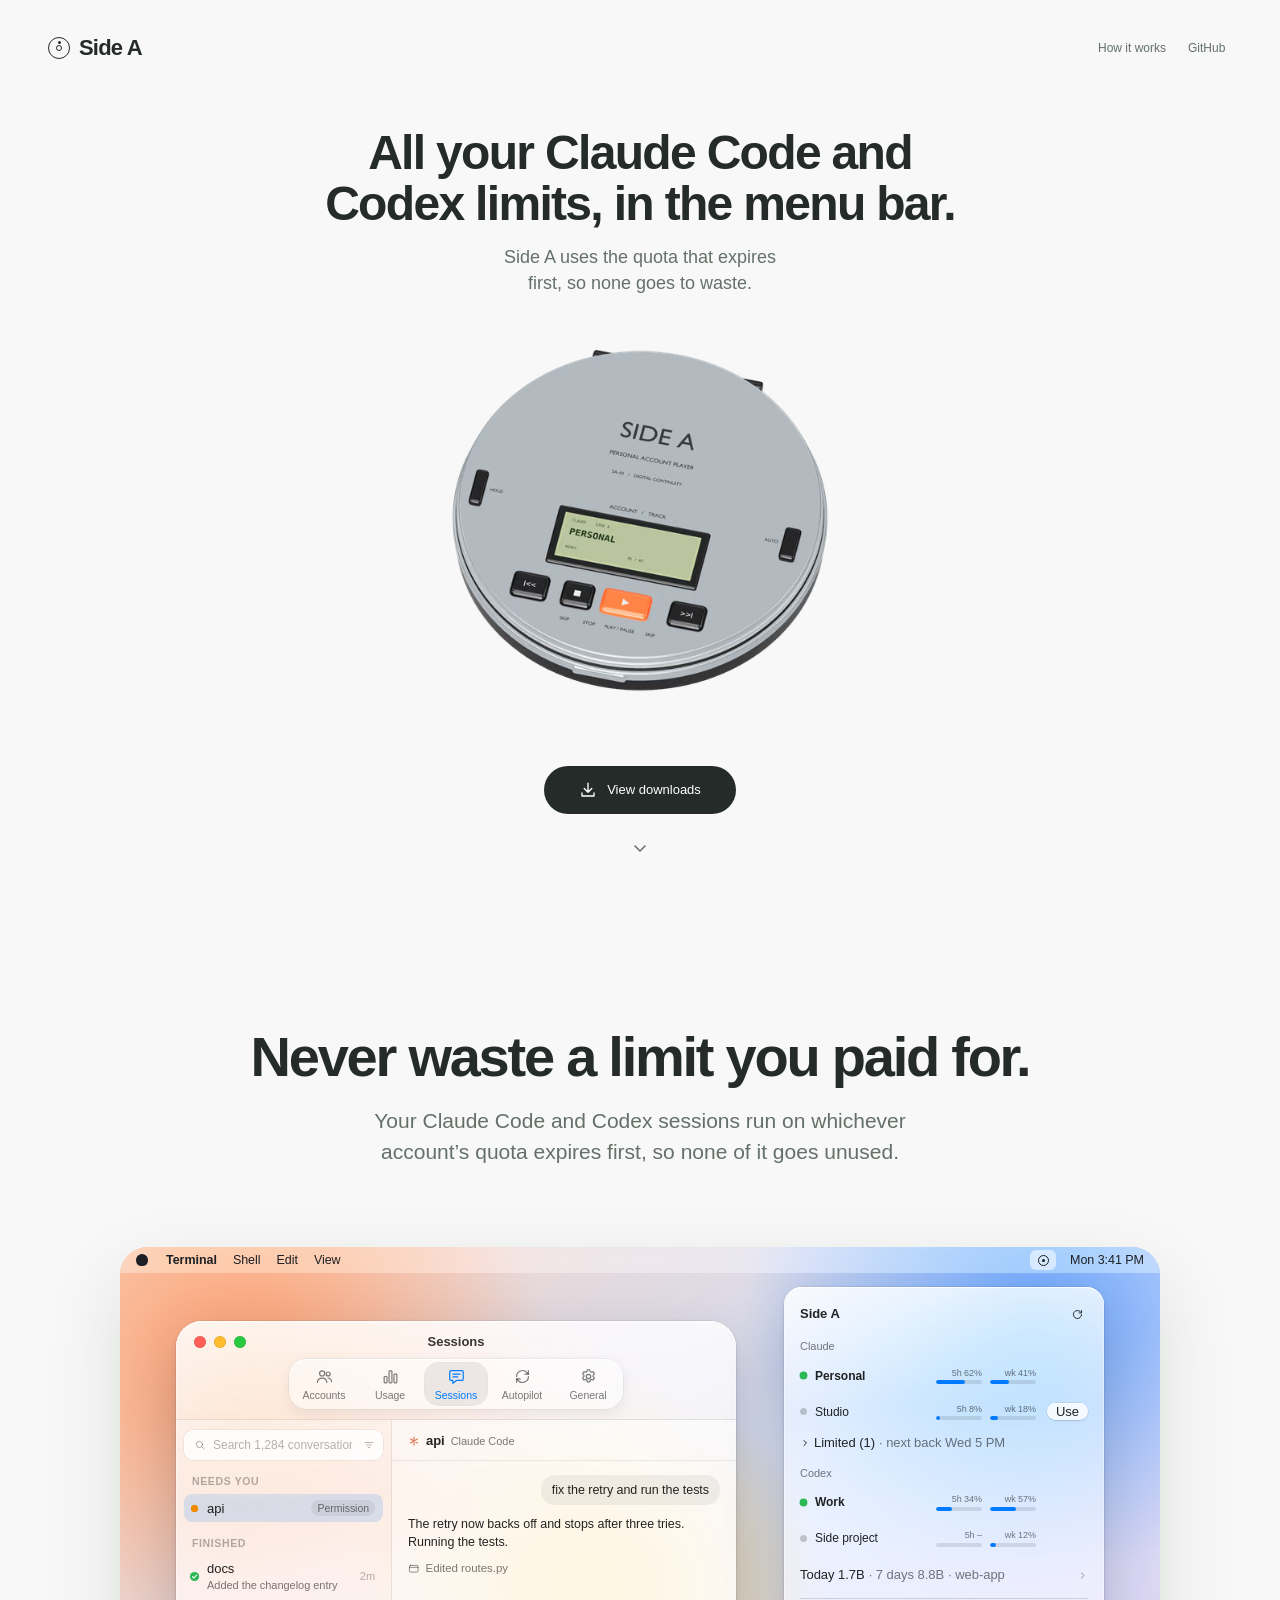
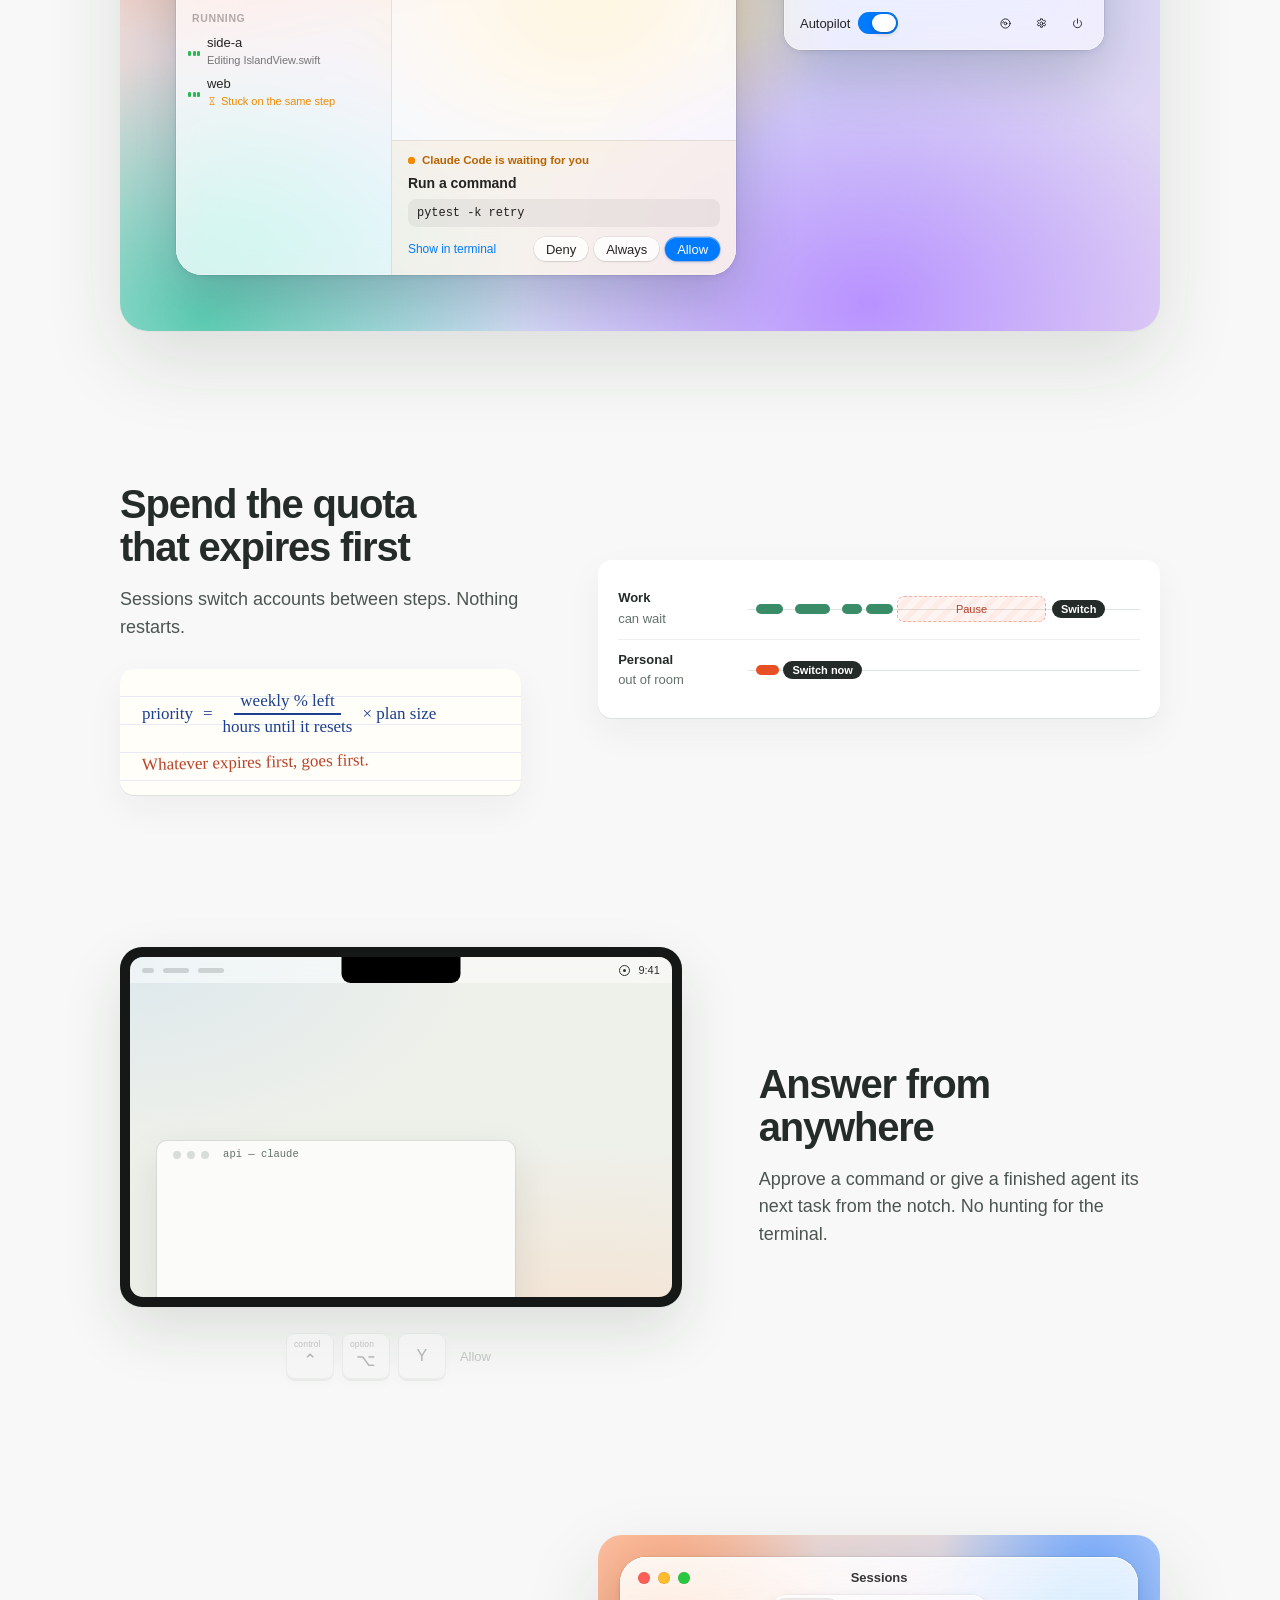
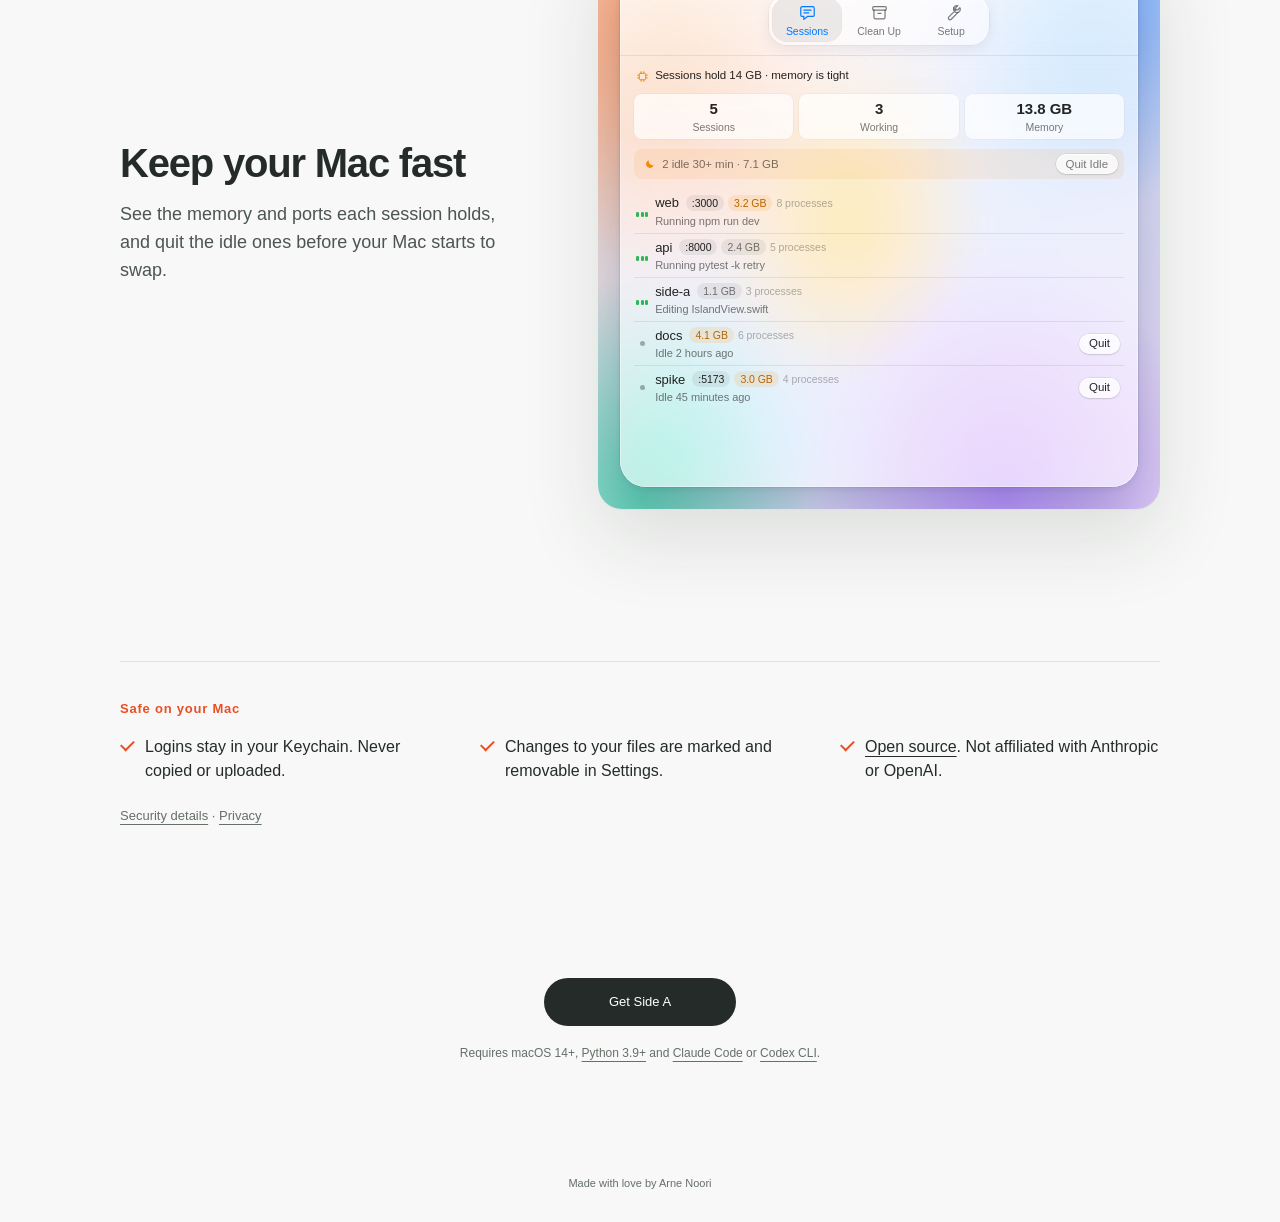
==== commit 1f416d72: "site: update the Side A download experience" ====
--- a/docs/how/index.html
+++ b/docs/how/index.html
@@ -3,513 +3,14 @@
 <head>
   <meta charset="UTF-8" />
   <meta name="viewport" content="width=device-width, initial-scale=1" />
-  <meta http-equiv="Content-Security-Policy" content="default-src 'self'; script-src 'self'; style-src 'self'; img-src 'self' data:; connect-src 'self' https://us.i.posthog.com; font-src 'self'; object-src 'none'; base-uri 'self'; form-action 'none'" />
-  <meta name="theme-color" content="#f7f8f7" />
-  <meta name="description" content="Side A spends the Claude Code and Codex quota that expires first, answers your agents from the notch, and keeps your Mac fast." />
-  <link rel="canonical" href="https://getsidea.com/how/" />
+  <meta name="robots" content="noindex" />
+  <meta http-equiv="refresh" content="0; url=../#how" />
+  <link rel="canonical" href="https://getsidea.com/" />
   <link rel="icon" type="image/svg+xml" href="../favicon.svg" />
   <title>How Side A works</title>
-  <script type="module" crossorigin src="../assets/how-BcEFPGSn.js"></script>
-  <link rel="modulepreload" crossorigin href="../assets/love-egg-CFQO1_m7.js">
-  <link rel="stylesheet" crossorigin href="../assets/love-egg-rX4v1flY.css">
-  <link rel="stylesheet" crossorigin href="../assets/how-JtJca9xy.css">
+  <script type="module" crossorigin src="../assets/how-redirect-Cf1MrLys.js"></script>
 </head>
 <body>
-  <div class="page how">
-    <header>
-      <a class="wordmark" href="../" aria-label="Side A home"><span class="disc-mark" aria-hidden="true"></span>Side A</a>
-      <nav><a class="quiet-button" href="https://github.com/arnenoori/side-a-source">GitHub</a><a class="quiet-button" href="../">Download</a></nav>
-    </header>
-    <main>
-      <section class="hero">
-        <h1>Never waste a limit you paid for.</h1>
-        <p class="subline">Your Claude Code and Codex sessions run on whichever account&rsquo;s quota expires first, so none of it goes unused.</p>
-        <!-- The app, rebuilt in HTML and CSS from the SwiftUI views (MenuPlayer, SettingsView, SessionsView). Every control works; the data is a demo. -->
-        <svg class="sprite" aria-hidden="true" focusable="false">
-          <symbol id="i-refresh" viewBox="0 0 24 24"><path d="M19.5 12a7.5 7.5 0 1 1-2.2-5.3" /><path d="M19.5 4.5v4.6h-4.6" /></symbol>
-          <symbol id="i-chevron" viewBox="0 0 24 24"><path d="M9.5 6l6 6-6 6" /></symbol>
-          <symbol id="i-plus" viewBox="0 0 24 24"><path d="M12 5.5v13M5.5 12h13" /></symbol>
-          <symbol id="i-disc" viewBox="0 0 24 24"><circle cx="12" cy="12" r="8.5" /><circle cx="12" cy="12" r="2.4" /><path d="M8.2 8.2a5.4 5.4 0 0 0-1.4 2.6" /></symbol>
-          <symbol id="i-gear" viewBox="0 0 24 24"><circle cx="12" cy="12" r="2.8" /><path d="M10.4 3.5h3.2l.5 2.3 1.6.9 2.2-.8 1.6 2.8-1.7 1.6v1.8l1.7 1.6-1.6 2.8-2.2-.8-1.6.9-.5 2.3h-3.2l-.5-2.3-1.6-.9-2.2.8-1.6-2.8 1.7-1.6v-1.8L4.6 8.7l1.6-2.8 2.2.8 1.6-.9z" /></symbol>
-          <symbol id="i-power" viewBox="0 0 24 24"><path d="M12 3.5v8" /><path d="M7 6.6a7.5 7.5 0 1 0 10 0" /></symbol>
-          <symbol id="i-people" viewBox="0 0 24 24"><circle cx="9" cy="8.2" r="3.2" /><path d="M3 19.5c.4-3.3 2.9-5.4 6-5.4s5.6 2.1 6 5.4" /><circle cx="16.6" cy="8.8" r="2.5" /><path d="M16.4 13.9c2.6.2 4.3 2 4.6 4.6" /></symbol>
-          <symbol id="i-chart" viewBox="0 0 24 24"><rect x="4" y="12" width="3.6" height="8" rx=".9" /><rect x="10.2" y="5" width="3.6" height="15" rx=".9" /><rect x="16.4" y="9" width="3.6" height="11" rx=".9" /></symbol>
-          <symbol id="i-bubble" viewBox="0 0 24 24"><path d="M5.5 4.5h13a2 2 0 0 1 2 2v8.5a2 2 0 0 1-2 2H12l-4.6 3.6v-3.6H5.5a2 2 0 0 1-2-2V6.5a2 2 0 0 1 2-2z" /><path d="M7.5 9h9M7.5 12.5h6" /></symbol>
-          <symbol id="i-cycle" viewBox="0 0 24 24"><path d="M4.5 12a7.5 7.5 0 0 1 13-5.1l1.9 2" /><path d="M19.4 4.6v4.4H15" /><path d="M19.5 12a7.5 7.5 0 0 1-13 5.1l-1.9-2" /><path d="M4.6 19.4V15H9" /></symbol>
-          <symbol id="i-search" viewBox="0 0 24 24"><circle cx="10.8" cy="10.8" r="6.3" /><path d="M15.5 15.5l4.5 4.5" /></symbol>
-          <symbol id="i-filter" viewBox="0 0 24 24"><path d="M4.5 7h15M7.5 12h9M10.5 17h3" /></symbol>
-          <symbol id="i-hourglass" viewBox="0 0 24 24"><path d="M7 3.5h10M7 20.5h10" /><path d="M8 3.5v2.4c0 2.6 4 3.6 4 6.1 0-2.5 4-3.5 4-6.1V3.5M8 20.5v-2.4c0-2.6 4-3.6 4-6.1 0 2.5 4 3.5 4 6.1v2.4" /></symbol>
-          <symbol id="i-check-fill" viewBox="0 0 24 24"><circle cx="12" cy="12" r="10" fill="currentColor" stroke="none" /><path d="M7.6 12.3l3 3 5.8-6.2" stroke="#fff" stroke-width="2.4" /></symbol>
-          <symbol id="i-asterisk" viewBox="0 0 24 24"><path d="M12 4v16M5.1 8l13.8 8M18.9 8L5.1 16" /></symbol>
-          <symbol id="i-terminal" viewBox="0 0 24 24"><rect x="3" y="5" width="18" height="14" rx="2.5" /><path d="M3 9h18" /></symbol>
-          <symbol id="i-chevron-up" viewBox="0 0 24 24"><path d="M6 15l6-6 6 6" /></symbol>
-          <symbol id="i-reply" viewBox="0 0 24 24"><path d="M10 5.5L3.5 11.5 10 17.5v-3.7c4.6 0 8 1.3 10.5 4.7-.6-5.4-3.7-9.6-10.5-10.2z" fill="currentColor" stroke="none" /></symbol>
-          <symbol id="i-code" viewBox="0 0 24 24"><path d="M8.5 7l-5 5 5 5M15.5 7l5 5-5 5" /></symbol>
-          <symbol id="i-check" viewBox="0 0 24 24"><path d="M5.5 12.5l4.2 4.2 8.8-9.4" /></symbol>
-          <symbol id="i-x" viewBox="0 0 24 24"><path d="M7 7l10 10M17 7L7 17" /></symbol>
-          <symbol id="i-chip" viewBox="0 0 24 24"><rect x="6" y="6" width="12" height="12" rx="2" /><path d="M9.5 3v3M14.5 3v3M9.5 18v3M14.5 18v3M3 9.5h3M3 14.5h3M18 9.5h3M18 14.5h3" /></symbol>
-          <symbol id="i-moon" viewBox="0 0 24 24"><path d="M19.5 14.2A7.8 7.8 0 0 1 9.8 4.5a7.8 7.8 0 1 0 9.7 9.7z" fill="currentColor" stroke="none" /></symbol>
-          <symbol id="i-archive" viewBox="0 0 24 24"><rect x="3.5" y="4.5" width="17" height="4.5" rx="1.2" /><path d="M5 9v9a2 2 0 0 0 2 2h10a2 2 0 0 0 2-2V9M10 13h4" /></symbol>
-          <symbol id="i-wrench" viewBox="0 0 24 24"><path d="M14.7 6.3a4.5 4.5 0 0 0 5.6 5.6l-8.6 8.6a2.1 2.1 0 0 1-3-3l8.6-8.6a4.5 4.5 0 0 1-2.6-2.6z" /><path d="M14.7 6.3a4.5 4.5 0 0 1 5.3-2.9l-2.8 2.8.5 2.1 2.1.5 2.8-2.8a4.5 4.5 0 0 1-2.3 5.9" /></symbol>
-        </svg>
-
-        <div class="desk" role="group" aria-label="Side A, rebuilt in the browser. Try the menu and the Settings window.">
-          <div class="desk-bar"><span class="desk-apple" aria-hidden="true"></span><span class="desk-menus" aria-hidden="true"><b>Terminal</b><span>Shell</span><span>Edit</span><span>View</span></span><span class="desk-right"><button type="button" class="desk-status" aria-label="Side A" aria-expanded="true" aria-controls="mm"><span class="mini-disc"></span></button><span aria-hidden="true">Mon 3:41 PM</span></span></div>
-
-          <!-- Settings window -->
-          <div class="mw glass" data-mock="settings" role="region" aria-label="Side A Settings">
-            <div class="mw-toolbar">
-              <span class="lights"><button type="button" data-light="close" aria-label="Close Settings"></button><button type="button" data-light="minimize" aria-label="Minimize Settings"></button><i aria-hidden="true"></i></span>
-              <p class="mw-title" aria-hidden="true">Sessions</p>
-              <div class="mw-tabs" role="tablist" aria-label="Settings">
-                <button type="button" role="tab" id="mt-accounts" aria-controls="mp-accounts" aria-selected="false" tabindex="-1" data-tab="accounts"><svg aria-hidden="true"><use href="#i-people" /></svg>Accounts</button>
-                <button type="button" role="tab" id="mt-usage" aria-controls="mp-usage" aria-selected="false" tabindex="-1" data-tab="usage"><svg aria-hidden="true"><use href="#i-chart" /></svg>Usage</button>
-                <button type="button" role="tab" id="mt-sessions" aria-controls="mp-sessions" aria-selected="true" data-tab="sessions"><svg aria-hidden="true"><use href="#i-bubble" /></svg>Sessions</button>
-                <button type="button" role="tab" id="mt-autopilot" aria-controls="mp-autopilot" aria-selected="false" tabindex="-1" data-tab="autopilot"><svg aria-hidden="true"><use href="#i-cycle" /></svg>Autopilot</button>
-                <button type="button" role="tab" id="mt-general" aria-controls="mp-general" aria-selected="false" tabindex="-1" data-tab="general"><svg aria-hidden="true"><use href="#i-gear" /></svg>General</button>
-              </div>
-            </div>
-
-            <!-- Accounts -->
-            <div class="mw-pane form" role="tabpanel" id="mp-accounts" aria-labelledby="mt-accounts" tabindex="0" hidden>
-              <p class="f-head">Claude</p>
-              <div class="f-section">
-                <div class="f-row acct" data-account="personal">
-                  <span class="acct-id"><b>Personal</b><small>you@example.com</small></span>
-                  <span class="mini" data-pct="62"><span class="mini-l">5h 62%</span><span class="mini-bar"><i></i></span><span class="mini-r">2h 10m</span></span>
-                  <span class="mini" data-pct="41"><span class="mini-l">wk 41%</span><span class="mini-bar"><i></i></span><span class="mini-r">Sat 5 PM</span></span>
-                  <span class="acct-act"><span class="in-use">In use</span><button type="button" class="push" data-use="personal">Use</button></span>
-                </div>
-                <div class="f-row acct" data-account="studio">
-                  <span class="acct-id"><b>Studio</b><small>studio@example.com</small></span>
-                  <span class="mini" data-pct="8"><span class="mini-l">5h 8%</span><span class="mini-bar"><i></i></span><span class="mini-r">4h 2m</span></span>
-                  <span class="mini" data-pct="18"><span class="mini-l">wk 18%</span><span class="mini-bar"><i></i></span><span class="mini-r">Mon 9 AM</span></span>
-                  <span class="acct-act"><span class="in-use">In use</span><button type="button" class="push" data-use="studio">Use</button></span>
-                </div>
-                <div class="f-row acct" data-account="weekend">
-                  <span class="acct-id"><b>Weekend</b><small>weekend@example.com</small></span>
-                  <span class="mini" data-pct="0" data-empty><span class="mini-l">5h –</span><span class="mini-bar"><i></i></span><span class="mini-r">&nbsp;</span></span>
-                  <span class="mini" data-pct="100"><span class="mini-l">wk 100%</span><span class="mini-bar"><i></i></span><span class="mini-r">Wed 5 PM</span></span>
-                  <span class="acct-act"><span class="in-use">In use</span><button type="button" class="push" data-use="weekend">Use</button></span>
-                </div>
-              </div>
-              <p class="f-head">Codex</p>
-              <div class="f-section">
-                <div class="f-row acct active" data-codex>
-                  <span class="acct-id"><b>Work</b><small>work@example.com</small></span>
-                  <span class="mini" data-pct="34"><span class="mini-l">5h 34%</span><span class="mini-bar"><i></i></span><span class="mini-r">3h 5m</span></span>
-                  <span class="mini" data-pct="57"><span class="mini-l">wk 57%</span><span class="mini-bar"><i></i></span><span class="mini-r">Fri 8 AM</span></span>
-                  <span class="acct-act"><span class="in-use">In use</span></span>
-                </div>
-                <div class="f-row acct" data-codex>
-                  <span class="acct-id"><b>Side project</b><small>side@example.com</small></span>
-                  <span class="mini" data-pct="0" data-empty><span class="mini-l">5h –</span><span class="mini-bar"><i></i></span><span class="mini-r">&nbsp;</span></span>
-                  <span class="mini" data-pct="12"><span class="mini-l">wk 12%</span><span class="mini-bar"><i></i></span><span class="mini-r">Thu 2 PM</span></span>
-                  <span class="acct-act"></span>
-                </div>
-              </div>
-              <p class="f-head">Add account</p>
-              <div class="f-section">
-                <div class="f-row"><span>Agent</span><span class="segmented" role="radiogroup" aria-label="Agent"><button type="button" role="radio" aria-checked="true">Claude</button><button type="button" role="radio" aria-checked="false">Codex</button></span></div>
-                <label class="f-row"><span>Name</span><input class="field" type="text" placeholder="Personal" autocomplete="off" /></label>
-                <div class="f-row end"><button type="button" class="push" disabled>Sign in with <span data-agent>Claude</span></button></div>
-              </div>
-            </div>
-
-            <!-- Usage -->
-            <div class="mw-pane form" role="tabpanel" id="mp-usage" aria-labelledby="mt-usage" tabindex="0" hidden>
-              <div class="f-section tiles">
-                <div class="tile"><small>Today</small><b>1.7B</b><small>+12% vs usual by 3 PM</small></div>
-                <div class="tile"><small>7 days</small><b>8.8B</b><small>+6% vs the week before</small></div>
-                <div class="tile"><small>30 days</small><b>38.2B</b><small>tokens</small></div>
-              </div>
-              <p class="f-head">Worth at API prices</p>
-              <div class="f-section">
-                <div class="f-row"><span>Last 7 days</span><span class="num">$2,912</span></div>
-                <div class="f-row"><span>Last 30 days</span><span class="num">$11,486</span></div>
-                <div class="f-row"><span>Opus 5.5</span><span class="num sec">$9,870</span></div>
-                <div class="f-row"><span>Sonnet 5</span><span class="num sec">$1,616</span></div>
-              </div>
-              <p class="f-foot">What the same Claude tokens would cost on Anthropic's API. Your plans cover them for a flat price.</p>
-              <p class="f-head">Tokens per day</p>
-              <div class="f-section">
-                <div class="chart" role="img" aria-label="Tokens per day for the last 30 days, between about half a billion and 2.3 billion a day.">
-                  <div class="chart-plot" aria-hidden="true"><span class="grid g3">3B</span><span class="grid g2">2B</span><span class="grid g1">1B</span><span class="grid g0">0</span><div class="bars"></div></div>
-                  <p class="chart-x" aria-hidden="true"><span>Sep 13</span><span>Sep 20</span><span>Sep 27</span><span>Oct 4</span><span>Oct 11</span></p>
-                  <p class="chart-key" aria-hidden="true"><span class="k1">Opus 5.5</span><span class="k2">Sonnet 5</span></p>
-                </div>
-              </div>
-              <p class="f-head">Projects</p>
-              <div class="f-section">
-                <div class="f-row share" data-pct="47"><span>web-app<span class="mini-bar wide"><i></i></span></span><span class="num">9.4B&nbsp; 47%</span></div>
-                <div class="f-row share" data-pct="30"><span>api<span class="mini-bar wide"><i></i></span></span><span class="num">6.1B&nbsp; 30%</span></div>
-                <div class="f-row share" data-pct="19"><span>mobile<span class="mini-bar wide"><i></i></span></span><span class="num">3.8B&nbsp; 19%</span></div>
-                <div class="f-row share" data-pct="4"><span>docs<span class="mini-bar wide"><i></i></span></span><span class="num">900.0M&nbsp; 4%</span></div>
-              </div>
-            </div>
-
-            <!-- Sessions -->
-            <div class="mw-pane s-pane" role="tabpanel" id="mp-sessions" aria-labelledby="mt-sessions">
-              <div class="s-side">
-                <label class="s-search"><svg aria-hidden="true"><use href="#i-search" /></svg><input type="search" placeholder="Search 1,284 conversations" aria-label="Search conversations" autocomplete="off" /><svg aria-hidden="true" class="s-filter"><use href="#i-filter" /></svg></label>
-                <div class="s-list">
-                  <p class="s-label" data-label="waiting">Needs you</p>
-                  <button type="button" class="s-row" data-session="api" data-group="waiting" aria-current="true"><span class="s-lead"><span class="waiting-dot orig"></span><span class="eq alt"><i></i><i></i><i></i></span></span><span class="s-main"><span class="s-title">api</span><span class="s-sub alt" data-run>Running pytest -k retry</span></span><span class="chip orig">Permission</span></button>
-                  <p class="s-label" data-label="finished">Finished</p>
-                  <button type="button" class="s-row tall" data-session="docs" data-group="finished"><span class="s-lead"><svg class="ok orig" aria-hidden="true"><use href="#i-check-fill" /></svg><span class="eq alt"><i></i><i></i><i></i></span></span><span class="s-main"><span class="s-title">docs</span><span class="s-sub orig">Added the changelog entry</span><span class="s-sub alt">Working</span></span><span class="s-when orig">2m</span></button>
-                  <p class="s-label" data-label="running">Running</p>
-                  <button type="button" class="s-row tall" data-session="side-a" data-group="running"><span class="s-lead"><span class="eq"><i></i><i></i><i></i></span></span><span class="s-main"><span class="s-title">side-a</span><span class="s-sub" data-steps="Editing IslandView.swift|Running swift test|Reading IslandModel.swift">Editing IslandView.swift</span></span></button>
-                  <button type="button" class="s-row tall" data-session="web" data-group="running"><span class="s-lead"><span class="eq"><i></i><i></i><i></i></span></span><span class="s-main"><span class="s-title">web</span><span class="s-sub warn orig"><svg aria-hidden="true"><use href="#i-hourglass" /></svg>Stuck on the same step</span><span class="s-sub mail alt" data-mail-line>Note waits for its next step</span></span></button>
-                  <p class="s-empty" hidden>Nothing matches</p>
-                </div>
-              </div>
-              <div class="s-view">
-                <div class="v" data-view="api">
-                  <p class="v-head"><svg aria-hidden="true"><use href="#i-asterisk" /></svg>api <small>Claude Code</small></p>
-                  <div class="v-body">
-                    <p class="msg user">fix the retry and run the tests</p>
-                    <p class="msg">The retry now backs off and stops after three tries. Running the tests.</p>
-                    <p class="tool"><svg aria-hidden="true"><use href="#i-terminal" /></svg>Edited routes.py</p>
-                    <p class="msg late">All 48 tests pass.</p>
-                  </div>
-                  <div class="req">
-                    <p class="req-kicker"><span class="waiting-dot"></span>Claude Code is waiting for you</p>
-                    <p class="req-head">Run a command</p>
-                    <p class="req-detail">pytest -k retry</p>
-                    <div class="req-actions"><span class="link">Show in terminal</span><span class="spacer"></span><button type="button" class="push" data-answer="Denied">Deny</button><button type="button" class="push" data-answer="Always allowed pytest">Always</button><button type="button" class="push prominent" data-answer="Allowed">Allow</button></div>
-                  </div>
-                  <p class="req-done" role="status"></p>
-                </div>
-                <div class="v" data-view="docs" hidden>
-                  <p class="v-head"><svg aria-hidden="true"><use href="#i-asterisk" /></svg>docs <small>Claude Code</small></p>
-                  <div class="v-body">
-                    <p class="msg user">add a changelog entry for the retry fix</p>
-                    <p class="tool"><svg aria-hidden="true"><use href="#i-terminal" /></svg>Edited CHANGELOG.md</p>
-                    <p class="msg">Added the changelog entry under 0.5.26.</p>
-                  </div>
-                  <form class="reply" action="#"><input type="text" placeholder="Reply to docs" aria-label="Reply to docs" autocomplete="off" /><button type="submit" class="push prominent">Send</button></form>
-                </div>
-                <div class="v" data-view="side-a" hidden>
-                  <p class="v-head"><svg aria-hidden="true"><use href="#i-asterisk" /></svg>side-a <small>Claude Code</small></p>
-                  <div class="v-body">
-                    <p class="msg user">make the island spring a little softer</p>
-                    <p class="tool"><svg aria-hidden="true"><use href="#i-terminal" /></svg>Read IslandView.swift</p>
-                    <p class="msg">Lowering the damping to 0.8 and checking the tests.</p>
-                  </div>
-                </div>
-                <div class="v" data-view="web" hidden>
-                  <p class="v-head"><svg aria-hidden="true"><use href="#i-asterisk" /></svg>web <small>Claude Code</small></p>
-                  <div class="v-body">
-                    <p class="msg user">ship the new pricing page</p>
-                    <p class="tool"><svg aria-hidden="true"><use href="#i-terminal" /></svg>Running npm run build</p>
-                  </div>
-                  <div class="stuck">
-                    <p>Its transcript hasn't moved in a while. A long command may still be running.</p>
-                    <div class="req-actions"><span class="spacer"></span><button type="button" class="push" data-mail="Stops before its next step">Stop</button><button type="button" class="push" data-mail="Note waits for its next step">Send a Note…</button></div>
-                  </div>
-                </div>
-              </div>
-            </div>
-
-            <!-- Autopilot -->
-            <div class="mw-pane form" role="tabpanel" id="mp-autopilot" aria-labelledby="mt-autopilot" tabindex="0" hidden>
-              <div class="f-section">
-                <div class="f-row"><span class="f-label"><b class="big">Autopilot</b><small data-autopilot-status>On. Using Personal. Warms up idle windows from 8:30.</small></span><button type="button" class="switch" role="switch" aria-checked="true" aria-label="Autopilot" data-autopilot><span></span></button></div>
-                <div class="f-row"><span class="f-label">Move at<small>When an account reaches this much of its 5-hour or weekly limit, Autopilot moves your sessions to another.</small></span><span class="popup">95%</span></div>
-              </div>
-              <p class="f-head">Up next</p>
-              <div class="f-section">
-                <div class="f-row rank" data-rank="personal" data-pct="100"><b>Personal</b><span class="mini-bar wide"><i></i></span><span class="hand">1.4/h</span><span class="rank-tag"></span></div>
-                <div class="f-row rank" data-rank="studio" data-pct="64"><b>Studio</b><span class="mini-bar wide"><i></i></span><span class="hand">0.9/h</span><span class="rank-tag"></span></div>
-                <div class="f-row rank" data-rank="weekend" data-pct="3"><b>Weekend</b><span class="mini-bar wide"><i></i></span><span class="hand">–</span><span class="rank-tag">Limited</span></div>
-              </div>
-              <p class="f-foot hand">weekly % left ÷ hours until it resets × plan size</p>
-            </div>
-
-            <!-- General -->
-            <div class="mw-pane form" role="tabpanel" id="mp-general" aria-labelledby="mt-general" tabindex="0" hidden>
-              <div class="f-section">
-                <div class="f-row"><span class="f-label">Open at login</span><button type="button" class="switch" role="switch" aria-checked="true" aria-label="Open at login"><span></span></button></div>
-                <div class="f-row"><span class="f-label">Show only in the menu bar</span><button type="button" class="switch" role="switch" aria-checked="true" aria-label="Show only in the menu bar"><span></span></button></div>
-                <div class="f-row"><span class="f-label">Sound effects<small>Soft player clicks when the account changes, a session resumes, or one needs you.</small></span><button type="button" class="switch" role="switch" aria-checked="true" aria-label="Sound effects"><span></span></button></div>
-                <div class="f-row"><span class="f-label">Notify when a session needs you<small>When Claude Code asks for permission or input, even with Side A closed.</small></span><button type="button" class="switch" role="switch" aria-checked="false" aria-label="Notify when a session needs you"><span></span></button></div>
-              </div>
-              <div class="f-section">
-                <div class="f-row"><span class="f-label">Dynamic Island<small>Answer Claude Code and Codex from the notch, and see account changes as they happen.</small></span><button type="button" class="switch" role="switch" aria-checked="true" aria-label="Dynamic Island"><span></span></button></div>
-              </div>
-            </div>
-          </div>
-
-          <!-- Menu bar popover -->
-          <div class="mm glass" id="mm" data-mock="menu" role="region" aria-label="Side A menu">
-            <div class="mm-head"><p class="mm-title">Side A</p><button type="button" class="mm-icon" data-refresh aria-label="Refresh usage"><svg aria-hidden="true"><use href="#i-refresh" /></svg></button></div>
-            <div class="mm-group">
-              <p class="mm-provider">Claude</p>
-              <div class="mm-row active" data-account="personal">
-                <span class="mm-dot"></span><span class="mm-name">Personal</span>
-                <span class="mini" data-pct="62" data-live><span class="mini-l">5h 62%</span><span class="mini-bar"><i></i></span></span>
-                <span class="mini" data-pct="41"><span class="mini-l">wk 41%</span><span class="mini-bar"><i></i></span></span>
-                <span class="mm-use"><button type="button" class="mini-btn" data-use="personal">Use</button></span>
-              </div>
-              <div class="mm-row" data-account="studio">
-                <span class="mm-dot"></span><span class="mm-name">Studio</span>
-                <span class="mini" data-pct="8"><span class="mini-l">5h 8%</span><span class="mini-bar"><i></i></span></span>
-                <span class="mini" data-pct="18"><span class="mini-l">wk 18%</span><span class="mini-bar"><i></i></span></span>
-                <span class="mm-use"><button type="button" class="mini-btn" data-use="studio">Use</button></span>
-              </div>
-              <button type="button" class="mm-limited" aria-expanded="false" aria-controls="mm-limited-rows"><svg aria-hidden="true"><use href="#i-chevron" /></svg>Limited (1) <span class="sec">· next back Wed 5 PM</span></button>
-              <div id="mm-limited-rows" hidden>
-                <div class="mm-row" data-account="weekend">
-                  <span class="mm-dot"></span><span class="mm-name">Weekend<small>Back Wed 5 PM</small></span>
-                  <span class="mini" data-pct="0" data-empty><span class="mini-l">5h –</span><span class="mini-bar"><i></i></span></span>
-                  <span class="mini" data-pct="100"><span class="mini-l">wk 100%</span><span class="mini-bar"><i></i></span></span>
-                  <span class="mm-use"><button type="button" class="mini-btn" data-use="weekend">Use</button></span>
-                </div>
-              </div>
-            </div>
-            <div class="mm-group">
-              <p class="mm-provider">Codex</p>
-              <div class="mm-row active" data-codex>
-                <span class="mm-dot"></span><span class="mm-name">Work</span>
-                <span class="mini" data-pct="34"><span class="mini-l">5h 34%</span><span class="mini-bar"><i></i></span></span>
-                <span class="mini" data-pct="57"><span class="mini-l">wk 57%</span><span class="mini-bar"><i></i></span></span>
-                <span class="mm-use"></span>
-              </div>
-              <div class="mm-row" data-codex>
-                <span class="mm-dot"></span><span class="mm-name">Side project</span>
-                <span class="mini" data-pct="0" data-empty><span class="mini-l">5h –</span><span class="mini-bar"><i></i></span></span>
-                <span class="mini" data-pct="12"><span class="mini-l">wk 12%</span><span class="mini-bar"><i></i></span></span>
-                <span class="mm-use"></span>
-              </div>
-            </div>
-            <button type="button" class="mm-today" data-open="usage"><span>Today 1.7B</span><span class="sec">· 7 days 8.8B</span><span class="sec">· web-app</span><span class="spacer"></span><svg aria-hidden="true"><use href="#i-chevron" /></svg></button>
-            <hr />
-            <div class="mm-auto"><span id="mm-auto-label">Autopilot</span><button type="button" class="switch" role="switch" aria-checked="true" aria-labelledby="mm-auto-label" data-autopilot><span></span></button></div>
-            <div class="mm-foot">
-              <button type="button" class="mm-add" data-open="accounts"><svg aria-hidden="true"><use href="#i-plus" /></svg>Add account</button>
-              <span class="spacer"></span>
-              <button type="button" class="mm-icon" data-spin aria-label="Spin the disc"><svg aria-hidden="true"><use href="#i-disc" /></svg></button>
-              <button type="button" class="mm-icon" data-open="general" aria-label="Settings"><svg aria-hidden="true"><use href="#i-gear" /></svg></button>
-              <button type="button" class="mm-icon" data-quit-app aria-label="Quit Side A"><svg aria-hidden="true"><use href="#i-power" /></svg></button>
-            </div>
-          </div>
-        </div>
-      </section>
-
-      <section class="pillar" id="switch" data-demo>
-        <div class="pillar-text">
-          <h2>Spend the quota that expires first</h2>
-          <p>Sessions switch accounts between steps. Nothing restarts.</p>
-          <div class="paper aside" role="img" aria-label="Priority equals weekly percent left divided by hours until it resets, times plan size. Whatever expires first goes first.">
-            <div class="hand formula" aria-hidden="true">
-              <span>priority</span><span>=</span>
-              <span class="frac"><span>weekly % left</span><span>hours until it resets</span></span>
-              <span>&times; plan size</span>
-            </div>
-            <p class="hand note" aria-hidden="true"><span class="note-mark">Whatever expires first, goes first.<svg viewBox="0 0 300 10" preserveAspectRatio="none"><path d="M2 6 C 60 2, 120 9, 180 5 S 270 3, 298 6" /></svg></span></p>
-          </div>
-        </div>
-        <div class="pillar-demo">
-          <div class="timeline" role="img" aria-label="Animation: Work's switch can wait, so it happens after its session pauses. Personal is out of room, so it switches at once.">
-            <div class="lane" aria-hidden="true">
-              <p class="lane-label"><b>Work</b> can wait</p>
-              <div class="track">
-                <i class="act a1"></i><i class="act a2"></i><i class="act a3"></i><i class="act a4"></i>
-                <span class="quiet"><span>Pause</span></span>
-                <span class="trade t-late">Switch</span>
-              </div>
-            </div>
-            <div class="lane" aria-hidden="true">
-              <p class="lane-label"><b>Personal</b> out of room</p>
-              <div class="track">
-                <i class="act b1"></i>
-                <span class="trade t-now">Switch now</span>
-              </div>
-            </div>
-          </div>
-        </div>
-      </section>
-
-      <section class="pillar" id="island" data-demo>
-        <div class="pillar-text">
-          <h2>Answer from anywhere</h2>
-          <p>Approve a command or give a finished agent its next task from the notch. No hunting for the terminal.</p>
-        </div>
-        <div class="pillar-demo">
-          <!-- The Dynamic Island, rebuilt from IslandView.swift: the notch grows into the card; the buttons and the ⌃⌥ shortcuts work. -->
-          <div class="island-demo" data-state="rest">
-            <div class="mac">
-              <div class="screen">
-                <div class="menubar" aria-hidden="true"><span class="menubar-left"><i></i><i></i><i></i></span><span class="menubar-right"><span class="mini-disc"></span>9:41</span></div>
-                <div class="term" aria-hidden="true">
-                  <div class="term-bar"><i></i><i></i><i></i><span data-term-title>api — claude</span></div>
-                  <div class="term-lines"></div>
-                </div>
-                <div class="island" role="region" aria-label="Dynamic Island">
-                  <div class="island-body">
-                    <button type="button" class="pane strip" data-pane="compact" aria-label="A request is waiting. Open it.">
-                      <span class="strip-l" data-glyph></span><span class="strip-gap"></span><span class="strip-r"><span class="beacon"></span></span>
-                    </button>
-                    <div class="pane strip" data-pane="ok">
-                      <span class="strip-l" data-glyph></span><span class="strip-gap"></span><span class="strip-r" data-result></span>
-                    </div>
-                    <div class="pane card" data-pane="ask">
-                      <div class="band"><span class="band-l"><span data-glyph></span><span data-agent>Claude Code</span></span><span class="band-gap"></span><span class="band-r"><button type="button" class="i-icon" data-act="collapse" aria-label="Collapse"><svg aria-hidden="true"><use href="#i-chevron-up" /></svg></button></span></div>
-                      <div class="card-body">
-                        <p class="i-context"><span data-title>api</span><span class="dim" data-place>  ·  Personal</span></p>
-                        <p class="i-head">Run a command</p>
-                        <p class="i-cmd"><span class="dim">$ </span><span data-cmd>pytest -k retry</span></p>
-                        <div class="i-buttons"><button type="button" class="i-btn" data-act="deny">Deny</button><button type="button" class="i-btn" data-act="always">Always</button><button type="button" class="i-btn primary" data-act="allow">Allow</button></div>
-                        <div class="i-foot"><button type="button" class="i-quiet" data-act="terminal">Show terminal</button><span class="spacer"></span><span class="i-keys" aria-hidden="true"><span><kbd>⌃⌥Y</kbd>allow</span><span class="opt"><kbd>⌃⌥N</kbd>deny</span></span></div>
-                      </div>
-                    </div>
-                    <div class="pane card event" data-pane="done">
-                      <div class="band"><span class="band-l done-l"><svg aria-hidden="true"><use href="#i-check-fill" /></svg>Done</span><span class="band-gap"></span><span class="band-r"></span></div>
-                      <div class="event-row">
-                        <p class="event-text"><b data-title>docs</b><span data-summary>Added the changelog entry.</span></p>
-                        <button type="button" class="i-icon" data-act="reply" aria-label="Reply"><svg aria-hidden="true"><use href="#i-reply" /></svg></button>
-                        <button type="button" class="i-btn primary pill" data-act="go">Go</button>
-                      </div>
-                    </div>
-                    <div class="pane card" data-pane="reply">
-                      <div class="band"><span class="band-l"><span class="disc"></span>Ready for you</span><span class="band-gap"></span><span class="band-r"><button type="button" class="i-icon" data-act="collapse" aria-label="Collapse"><svg aria-hidden="true"><use href="#i-chevron-up" /></svg></button></span></div>
-                      <form class="i-reply" action="#">
-                        <p class="i-context"><span data-glyph></span><b data-title>docs</b></p>
-                        <div class="i-field-row"><input class="i-field" type="text" autocomplete="off" aria-label="Next task" placeholder="Next task…" /><button type="submit" class="i-btn primary pill">Send</button></div>
-                        <p class="i-hint">Wakes the session with this as its next task.</p>
-                      </form>
-                    </div>
-                  </div>
-                </div>
-              </div>
-            </div>
-            <button type="button" class="keys" data-act="key">
-              <span class="key" data-key="ctrl" aria-hidden="true"><small>control</small>⌃</span><span class="key" data-key="opt" aria-hidden="true"><small>option</small>⌥</span><span class="key letter" data-key="letter" aria-hidden="true">Y</span>
-              <span class="keys-label">Allow</span>
-            </button>
-            <p class="sr-only" role="status" data-announce></p>
-          </div>
-        </div>
-      </section>
-
-      <section class="pillar" id="background" data-demo>
-        <div class="pillar-text">
-          <h2>Keep your Mac fast</h2>
-          <p>See the memory and ports each session holds, and quit the idle ones before your Mac starts to swap.</p>
-        </div>
-        <div class="pillar-demo">
-          <!-- Sessions (LiveSummary, RunningRow), CleanupView and SetupView, with their demo data. -->
-          <div class="desk solo" data-live-mock role="group" aria-label="Side A's Sessions, Clean Up and Setup, rebuilt in the browser. The buttons work; the data is a demo.">
-            <div class="mw glass">
-              <div class="mw-toolbar">
-                <span class="lights" aria-hidden="true"><i></i><i></i><i></i></span>
-                <p class="mw-title" aria-hidden="true">Sessions</p>
-                <div class="mw-tabs" role="tablist" aria-label="Side A">
-                  <button type="button" role="tab" id="lt-sessions" aria-controls="lp-sessions" aria-selected="true" data-tab="sessions"><svg aria-hidden="true"><use href="#i-bubble" /></svg>Sessions</button>
-                  <button type="button" role="tab" id="lt-cleanup" aria-controls="lp-cleanup" aria-selected="false" tabindex="-1" data-tab="cleanup"><svg aria-hidden="true"><use href="#i-archive" /></svg>Clean Up</button>
-                  <button type="button" role="tab" id="lt-setup" aria-controls="lp-setup" aria-selected="false" tabindex="-1" data-tab="setup"><svg aria-hidden="true"><use href="#i-wrench" /></svg>Setup</button>
-                </div>
-              </div>
-
-              <div class="mw-pane lv" role="tabpanel" id="lp-sessions" aria-labelledby="lt-sessions">
-                <p class="tight" data-tight><svg aria-hidden="true"><use href="#i-chip" /></svg><span data-tight-text>Sessions hold 14 GB · memory is tight</span></p>
-                <div class="lv-tiles">
-                  <p><b data-n="sessions">5</b><small>Sessions</small></p>
-                  <p><b data-n="working">3</b><small>Working</small></p>
-                  <p><b data-n="memory">13.8 GB</b><small>Memory</small></p>
-                </div>
-                <div class="stale" data-stale><svg aria-hidden="true"><use href="#i-moon" /></svg><span data-stale-text>2 idle 30+ min · 7.1 GB</span><span class="spacer"></span><button type="button" class="push small" data-quit-idle>Quit Idle</button></div>
-                <ul class="lv-list">
-                  <li class="lv-row" data-name="web" data-mb="3277" data-procs="8" data-busy>
-                    <span class="s-lead"><span class="eq"><i></i><i></i><i></i></span></span>
-                    <span class="lv-main"><span class="lv-top"><span class="lv-title">web</span><button type="button" class="chip port" data-port="3000" data-cmd="node" data-mb="410">:3000</button><span class="chip mem"></span><span class="lv-procs"></span></span><span class="lv-sub">Running npm run dev</span></span>
-                  </li>
-                  <li class="lv-row" data-name="api" data-mb="2458" data-procs="5" data-busy>
-                    <span class="s-lead"><span class="eq"><i></i><i></i><i></i></span></span>
-                    <span class="lv-main"><span class="lv-top"><span class="lv-title">api</span><button type="button" class="chip port" data-port="8000" data-cmd="uvicorn" data-mb="220">:8000</button><span class="chip mem"></span><span class="lv-procs"></span></span><span class="lv-sub">Running pytest -k retry</span></span>
-                  </li>
-                  <li class="lv-row" data-name="side-a" data-mb="1126" data-procs="3" data-busy>
-                    <span class="s-lead"><span class="eq"><i></i><i></i><i></i></span></span>
-                    <span class="lv-main"><span class="lv-top"><span class="lv-title">side-a</span><span class="chip mem"></span><span class="lv-procs"></span></span><span class="lv-sub">Editing IslandView.swift</span></span>
-                  </li>
-                  <li class="lv-row" data-name="docs" data-mb="4198" data-procs="6" data-idle>
-                    <span class="s-lead"><span class="idle-dot"></span></span>
-                    <span class="lv-main"><span class="lv-top"><span class="lv-title">docs</span><span class="chip mem"></span><span class="lv-procs"></span></span><span class="lv-sub">Idle 2 hours ago</span></span>
-                    <button type="button" class="push small" data-quit aria-label="Quit docs">Quit</button>
-                  </li>
-                  <li class="lv-row" data-name="spike" data-mb="3072" data-procs="4" data-idle>
-                    <span class="s-lead"><span class="idle-dot"></span></span>
-                    <span class="lv-main"><span class="lv-top"><span class="lv-title">spike</span><button type="button" class="chip port" data-port="5173" data-cmd="vite" data-mb="180">:5173</button><span class="chip mem"></span><span class="lv-procs"></span></span><span class="lv-sub">Idle 45 minutes ago</span></span>
-                    <button type="button" class="push small" data-quit aria-label="Quit spike">Quit</button>
-                  </li>
-                </ul>
-                <p class="lv-note" role="status"><span data-note></span><button type="button" class="link-btn" data-undo hidden>Undo</button></p>
-              </div>
-
-              <div class="mw-pane form" role="tabpanel" id="lp-cleanup" aria-labelledby="lt-cleanup" tabindex="0" hidden>
-                <p class="f-head">Conversations on disk</p>
-                <div class="f-section">
-                  <div class="f-row"><span class="sec" data-disk>2.8 GB · Claude 2.3 GB · Codex 530 MB</span></div>
-                  <div class="f-row proj"><span>demo-app</span><span class="mini-bar wide" data-p="100"><i></i></span><span class="num sec">1.2 GB</span></div>
-                  <div class="f-row proj"><span>demo-site</span><span class="mini-bar wide" data-p="53"><i></i></span><span class="num sec">640 MB</span></div>
-                  <div class="f-row proj"><span>demo-cli</span><span class="mini-bar wide" data-p="39"><i></i></span><span class="num sec">470 MB</span></div>
-                  <div class="f-row"><span class="f-label"><span data-old>318 conversations, 1.05 GB</span><small data-old-note>Untouched for 90 days. Pinned and running ones stay.</small></span><button type="button" class="push" data-archive>Archive</button></div>
-                </div>
-                <p class="f-head">Git worktrees</p>
-                <p class="f-sub">Merged or untouched for a week</p>
-                <div class="f-section">
-                  <div class="f-row wt"><span class="f-label">search<small>~/Code/demo-app/.claude/worktrees/search</small></span><span class="wt-meta">merged · 12 days ago</span><button type="button" class="push" data-remove aria-label="Remove worktree search">Remove</button></div>
-                  <div class="f-row wt"><span class="f-label">island<small>~/Code/demo-app/.claude/worktrees/island</small></span><span class="wt-meta">has changes · 9 days ago</span><button type="button" class="push" disabled title="Has changes">Remove</button></div>
-                </div>
-                <p class="f-sub">Active</p>
-                <div class="f-section">
-                  <div class="f-row wt"><span class="f-label">pricing<small>~/Code/demo-site-pricing</small></span><span class="wt-meta">1 hour ago</span><button type="button" class="push" data-remove aria-label="Remove worktree pricing">Remove</button></div>
-                </div>
-              </div>
-
-              <div class="mw-pane form" role="tabpanel" id="lp-setup" aria-labelledby="lt-setup" tabindex="0" hidden>
-                <p class="f-head">Tools</p>
-                <div class="f-section">
-                  <div class="f-row"><span>Claude Code</span><span class="sec trunc">2.1.296 at ~/.local/bin/claude</span></div>
-                  <div class="f-row"><span>Codex CLI</span><span class="sec trunc">0.162.1 at /opt/homebrew/bin/codex</span></div>
-                </div>
-                <div class="f-head split"><span>MCP servers</span><button type="button" class="push small" data-check>Check connections</button></div>
-                <div class="f-section">
-                  <div class="f-row srv" data-srv="connected"><span class="dot" role="img" aria-label="Not checked"></span><span class="f-label"><span>docs <span class="sec">user</span></span><small>HTTP  https://mcp.example.com/mcp</small><small class="ter">header Authorization</small></span></div>
-                  <div class="f-row srv" data-srv="failed"><span class="dot" role="img" aria-label="Not checked"></span><span class="f-label"><span>simulator <span class="sec">project app</span></span><small>STDIO  npx</small><small class="ter">env SIM_TOKEN</small></span></div>
-                  <div class="f-row srv"><span class="dot" role="img" aria-label="Not checked"></span><span class="f-label"><span>tracker <span class="sec">Codex, off</span></span><small>HTTP  https://tracker.example.com/mcp</small></span></div>
-                </div>
-                <p class="f-head">Hooks</p>
-                <div class="f-section">
-                  <div class="f-row hook"><span class="f-label"><span>PermissionRequest <span class="sec">*</span></span><small>/bin/sh island-hook.sh claude</small><small class="ter">~/.claude/settings.json</small></span><span class="chip tinted">Side A: Dynamic Island</span></div>
-                  <div class="f-row hook"><span class="f-label"><span>PostToolUse <span class="sec">Edit|Write</span></span><small>npx prettier --write</small><small class="ter">~/.claude/settings.json</small></span></div>
-                </div>
-                <p class="f-head">Skills and agents</p>
-                <div class="f-section">
-                  <details class="f-row disc-row"><summary><span>Skills</span><span class="sec">3</span></summary><p>code-review · release-notes · simplify</p></details>
-                  <details class="f-row disc-row"><summary><span>Agents</span><span class="sec">2</span></summary><p>explorer · reviewer</p></details>
-                </div>
-              </div>
-            </div>
-          </div>
-        </div>
-      </section>
-
-      <section class="trust-strip" aria-labelledby="trust-title">
-        <h2 id="trust-title" class="eyebrow">Safe on your Mac</h2>
-        <ul class="trust">
-          <li>Logins stay in your Keychain. Never copied or uploaded.</li>
-          <li>Changes to your files are marked and removable in Settings.</li>
-          <li><span><a href="https://github.com/arnenoori/side-a-source">Open source</a>. Not affiliated with Anthropic or OpenAI.</span></li>
-        </ul>
-        <p class="fine"><a href="https://github.com/arnenoori/side-a-source/blob/main/SECURITY.md">Security details</a></p>
-      </section>
-
-      <section class="cta">
-        <a class="download" href="../">Get Side A</a>
-      </section>
-    </main>
-    <footer><a href="https://arne.ai" data-love-egg>Made with love by Arne Noori</a></footer>
-  </div>
+  <p>How it works is now on the <a href="../#how">Side A home page</a>.</p>
 </body>
 </html>
